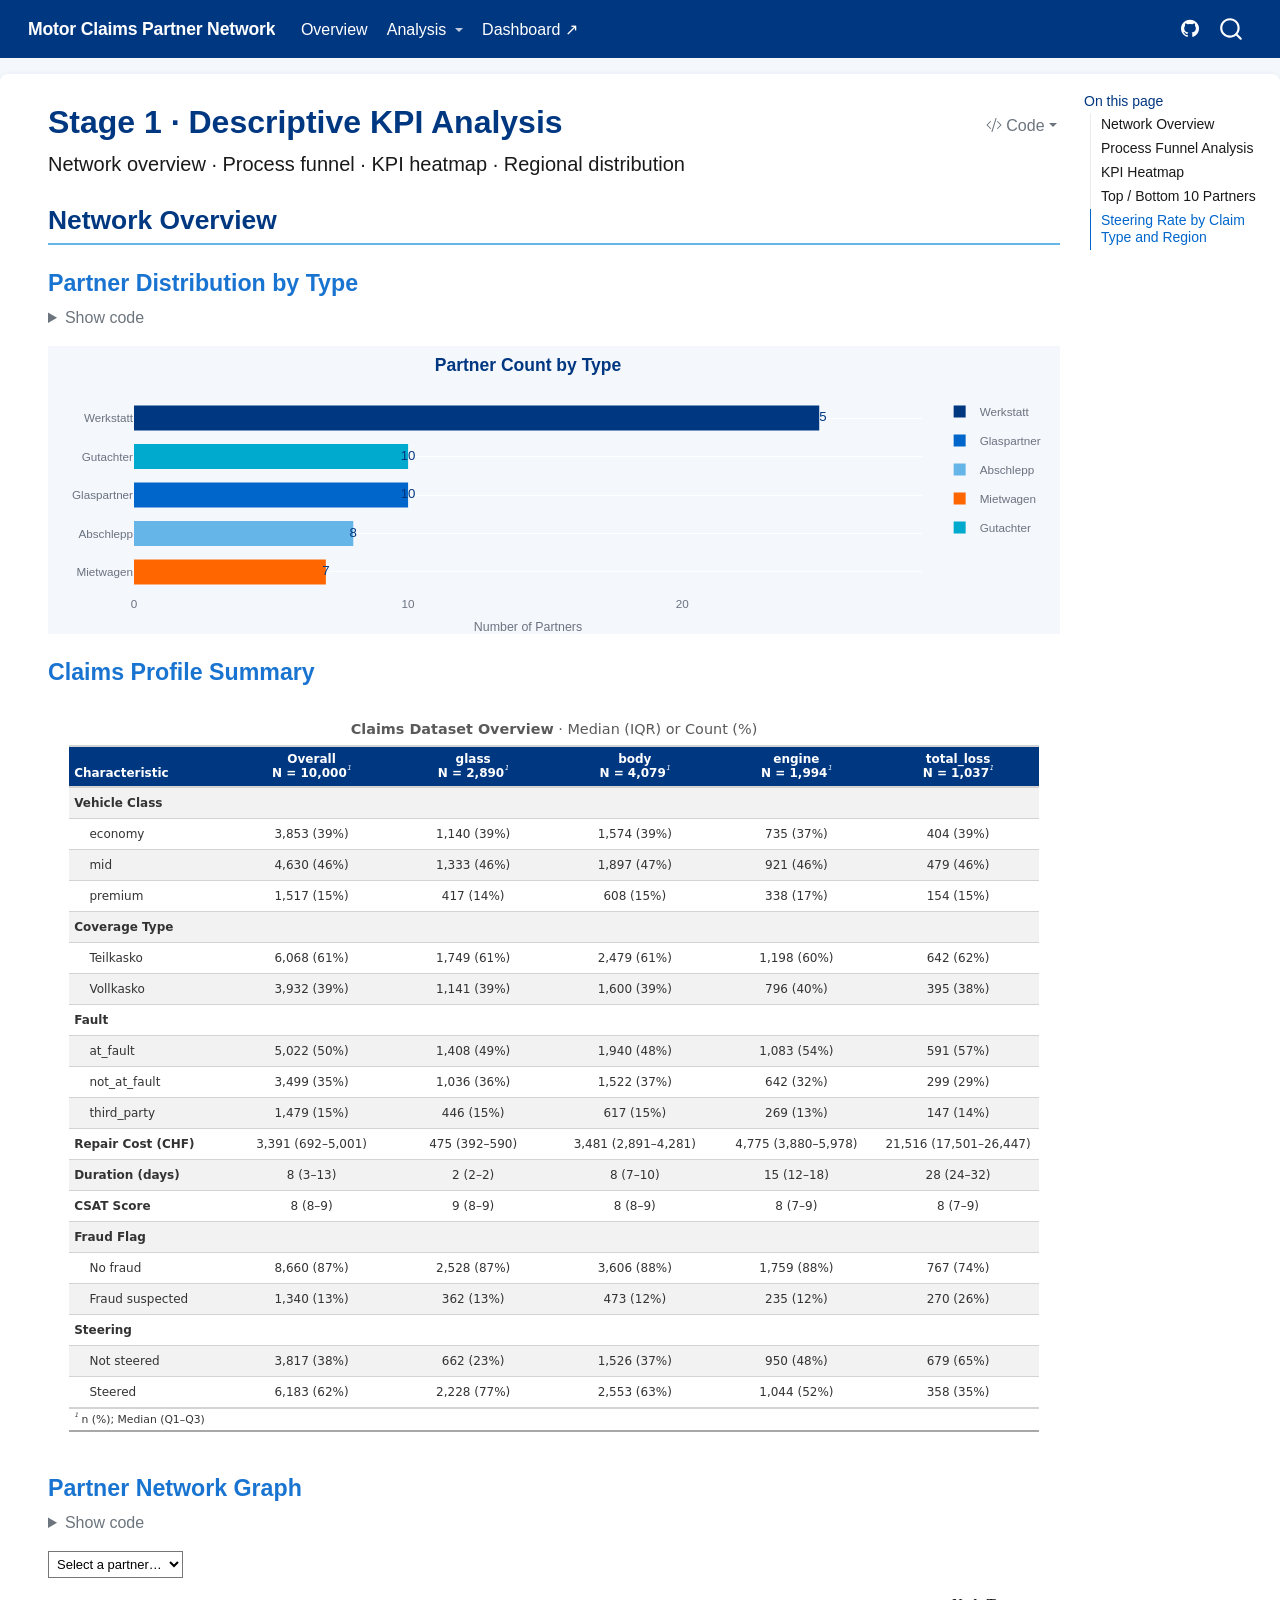
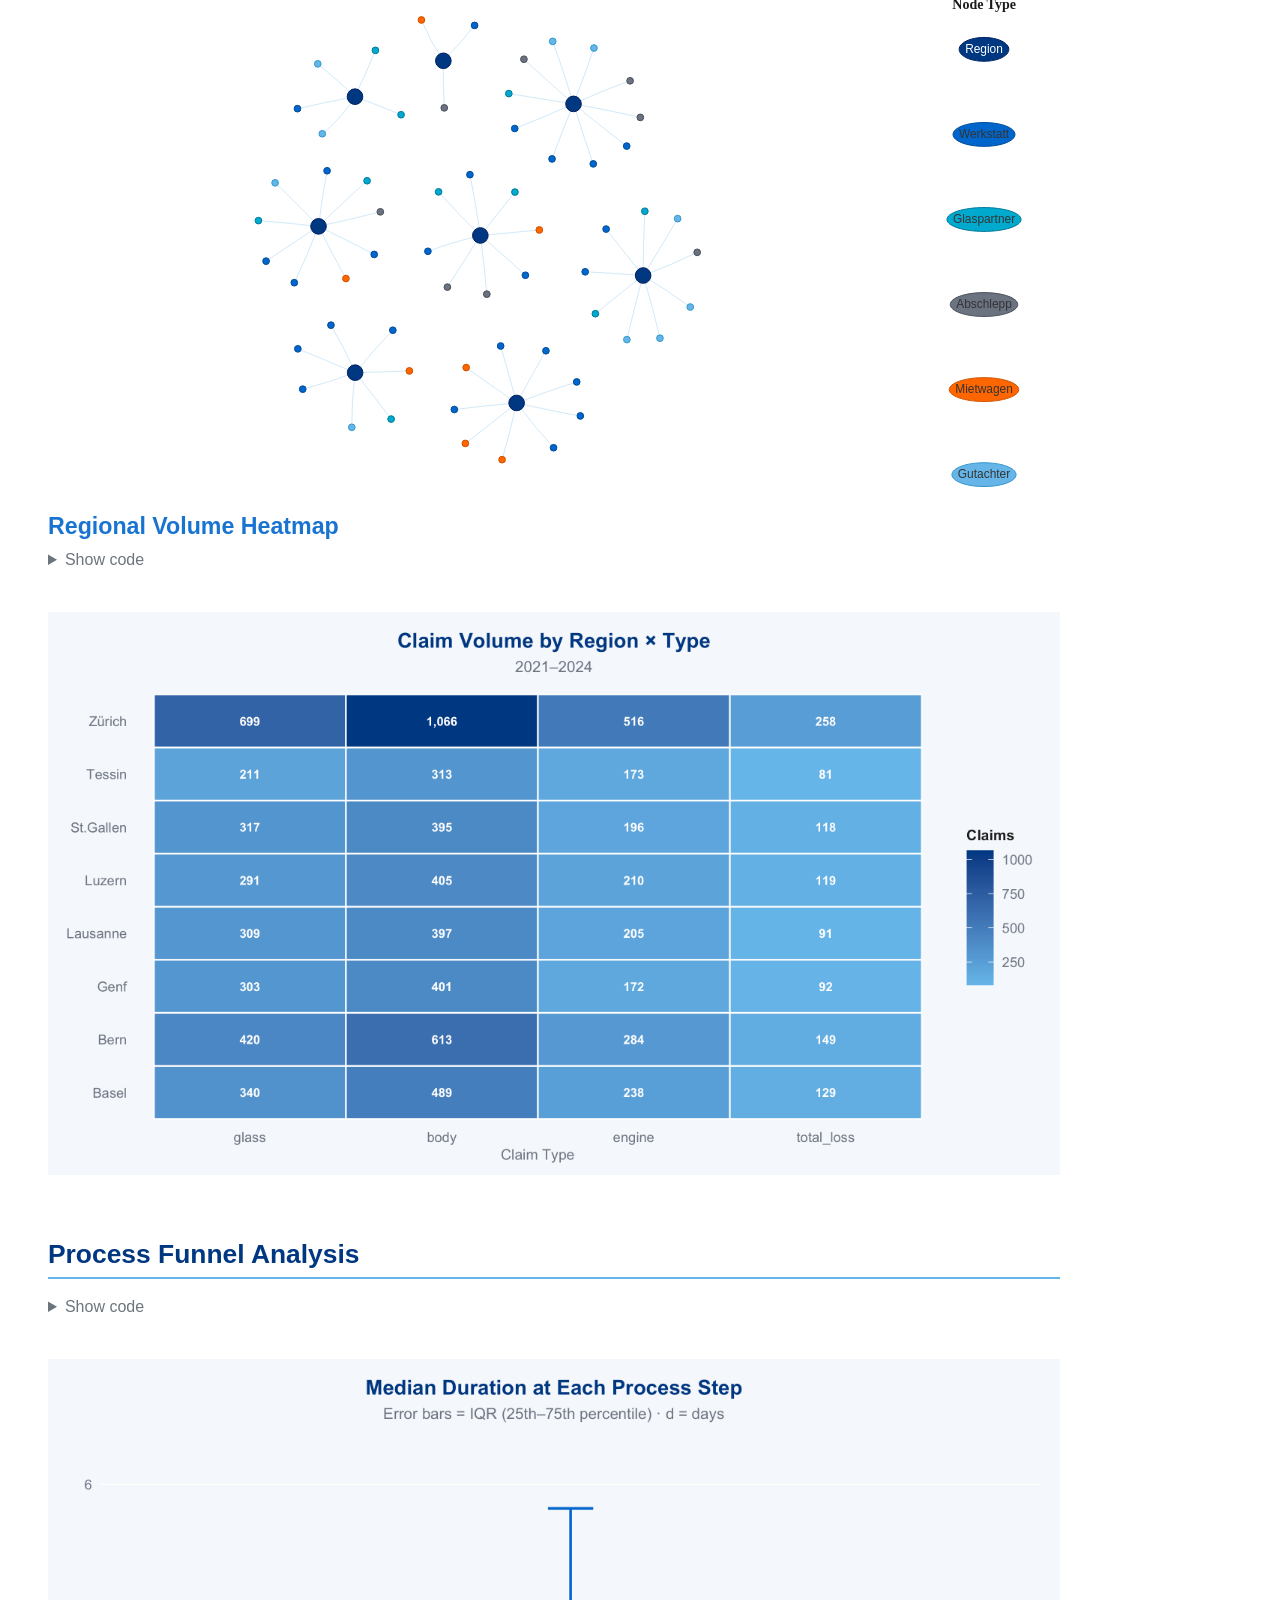
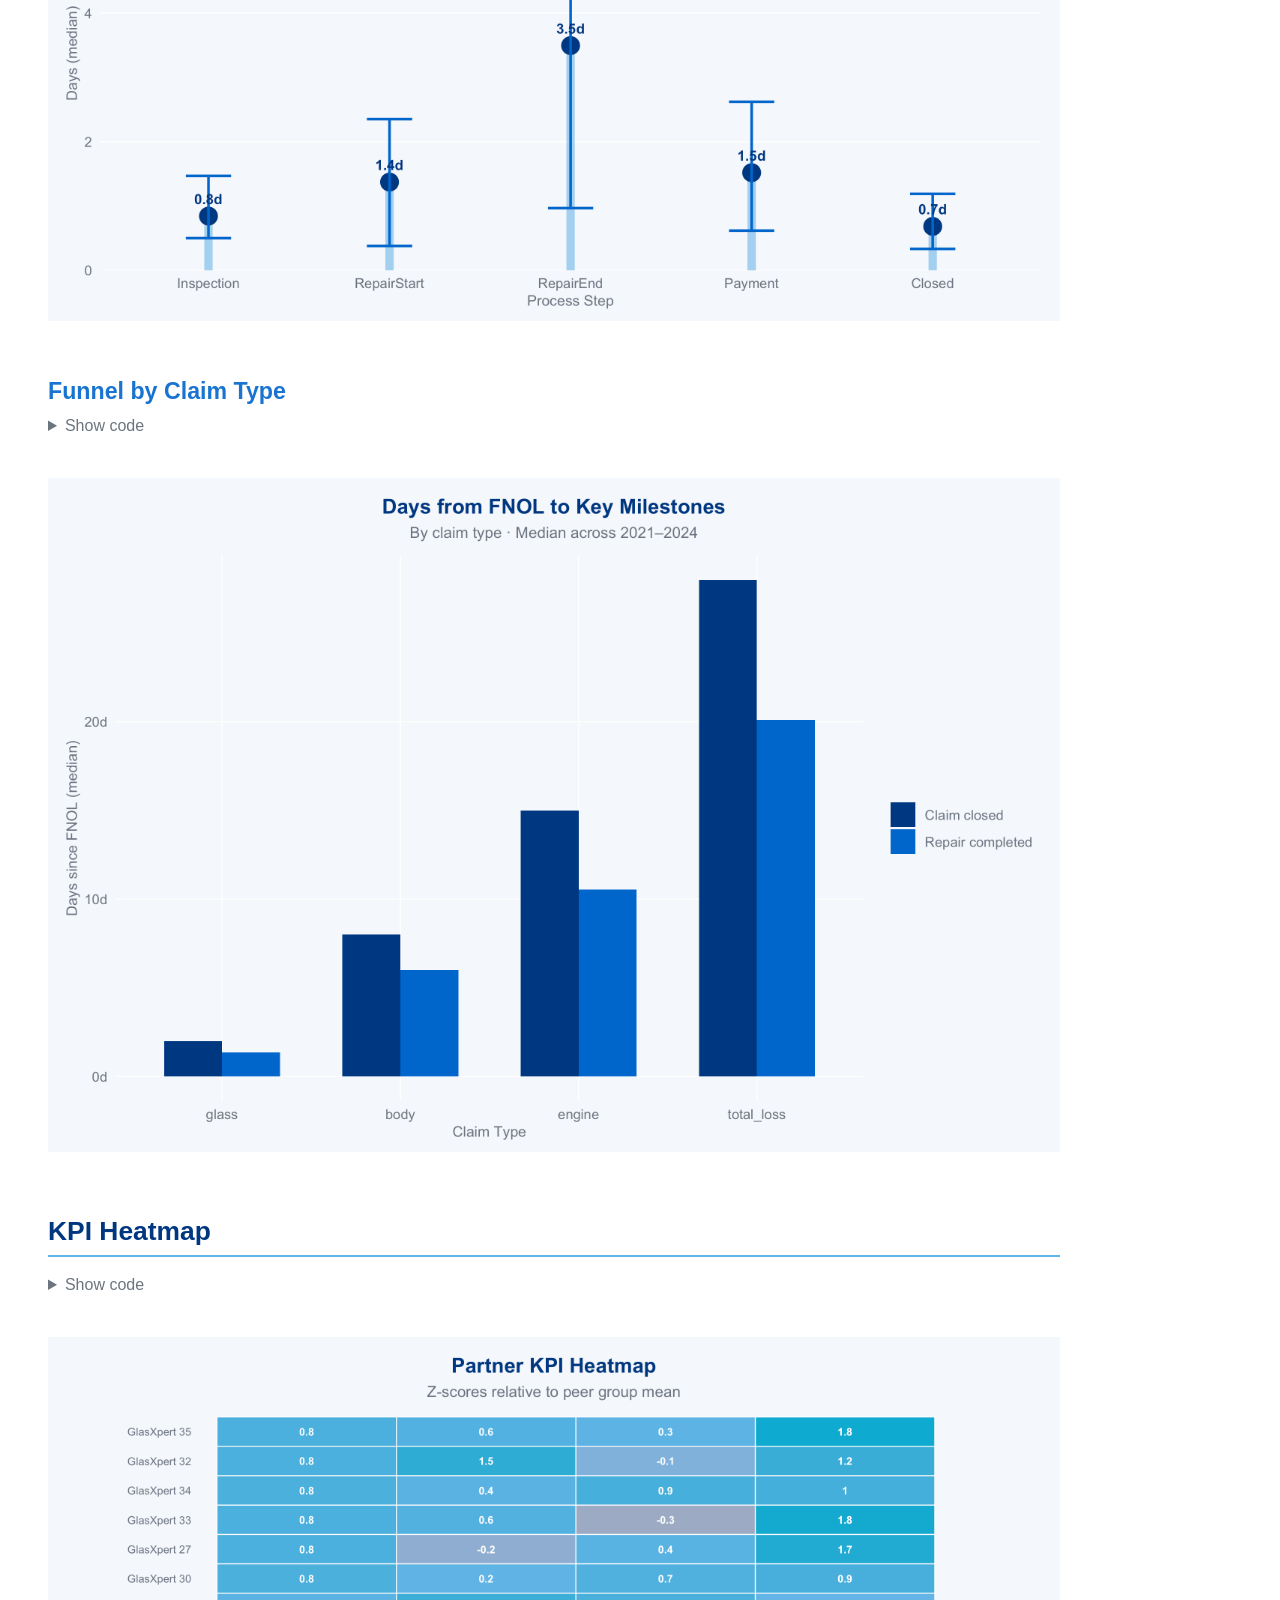
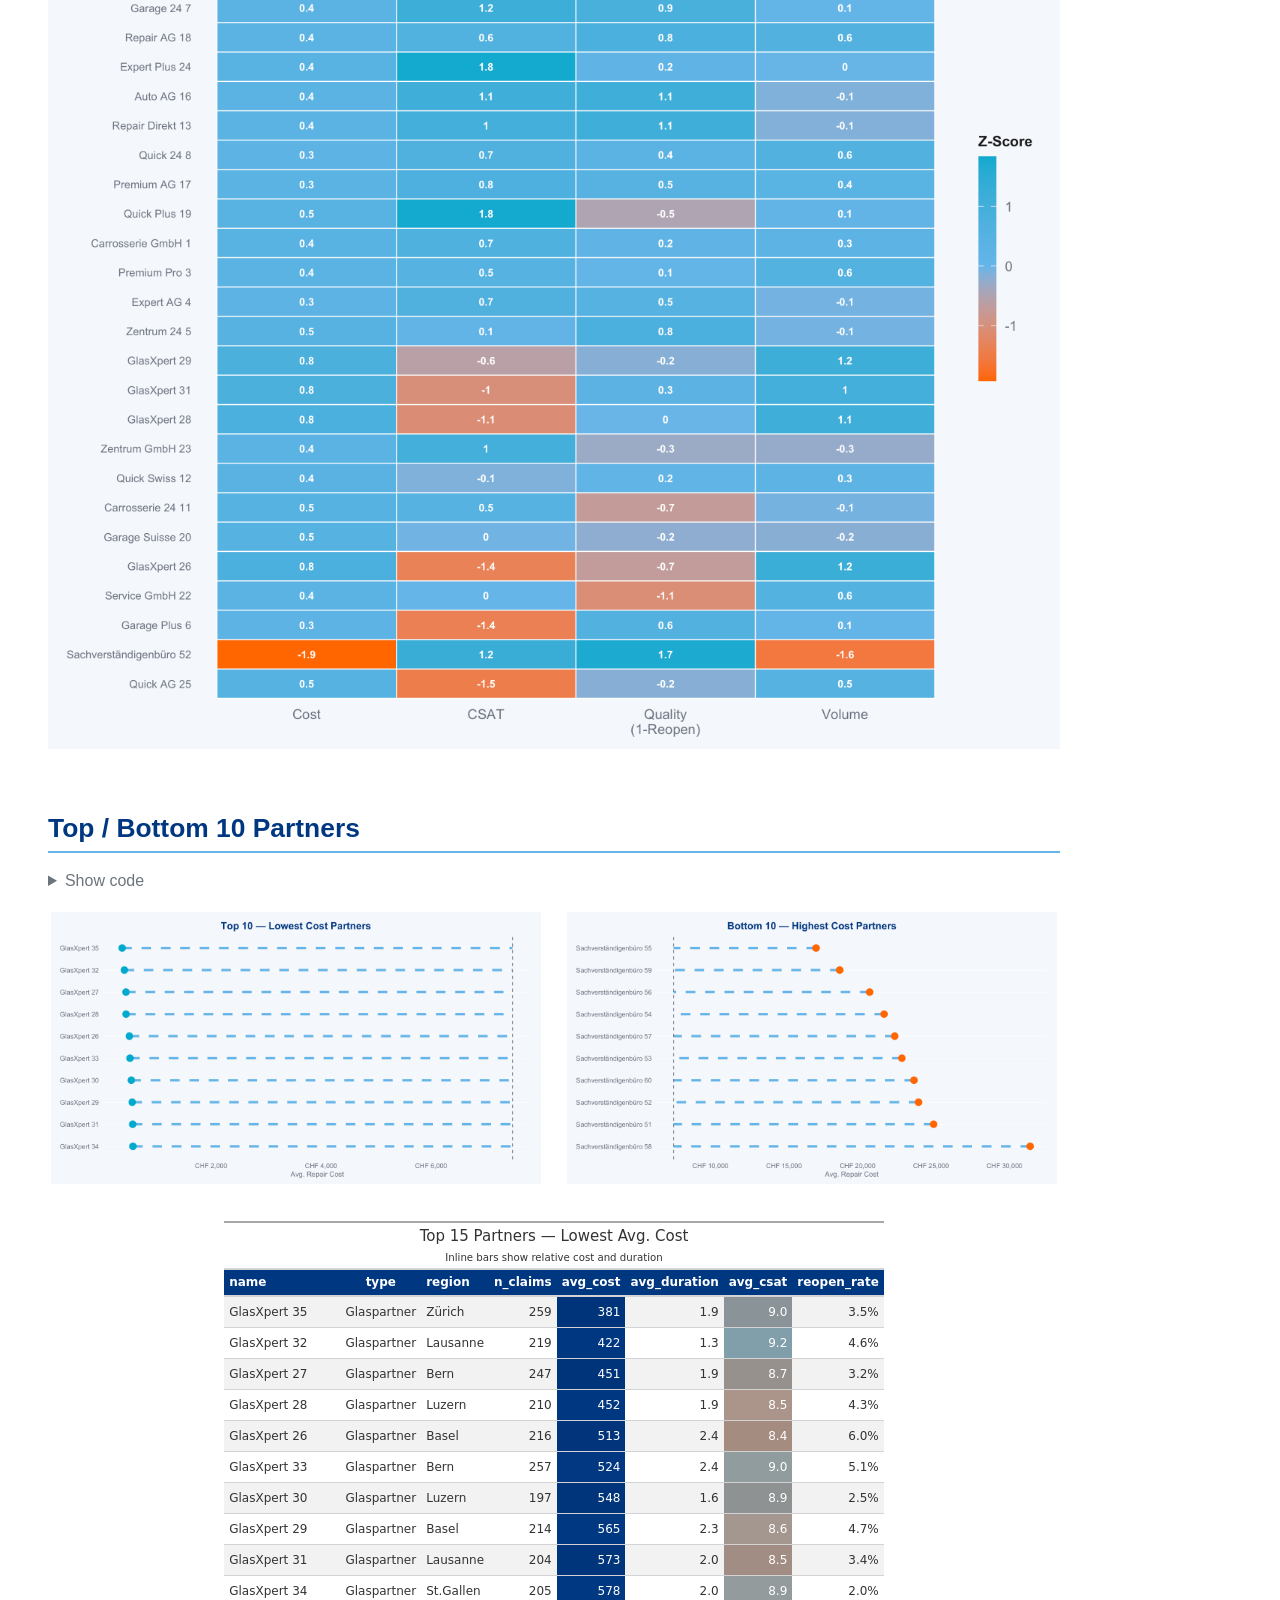
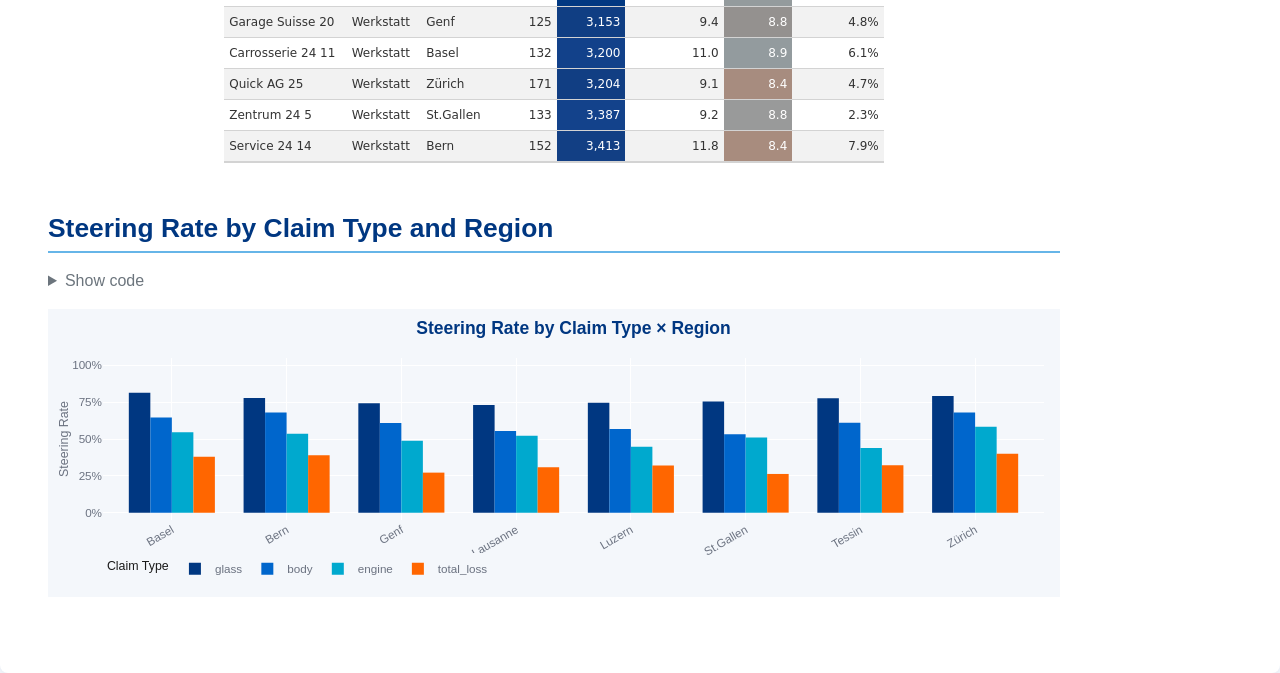
==== analysis/01_descriptive.html @ 0de9098e "Built site for gh-pages" ====
<!DOCTYPE html>
<html xmlns="http://www.w3.org/1999/xhtml" lang="en" xml:lang="en"><head>

<meta charset="utf-8">
<meta name="generator" content="quarto-1.8.27">

<meta name="viewport" content="width=device-width, initial-scale=1.0, user-scalable=yes">


<title>Stage 1 · Descriptive KPI Analysis – Motor Claims Partner Network</title>
<style>
code{white-space: pre-wrap;}
span.smallcaps{font-variant: small-caps;}
div.columns{display: flex; gap: min(4vw, 1.5em);}
div.column{flex: auto; overflow-x: auto;}
div.hanging-indent{margin-left: 1.5em; text-indent: -1.5em;}
ul.task-list{list-style: none;}
ul.task-list li input[type="checkbox"] {
  width: 0.8em;
  margin: 0 0.8em 0.2em -1em; /* quarto-specific, see https://github.com/quarto-dev/quarto-cli/issues/4556 */ 
  vertical-align: middle;
}
/* CSS for syntax highlighting */
html { -webkit-text-size-adjust: 100%; }
pre > code.sourceCode { white-space: pre; position: relative; }
pre > code.sourceCode > span { display: inline-block; line-height: 1.25; }
pre > code.sourceCode > span:empty { height: 1.2em; }
.sourceCode { overflow: visible; }
code.sourceCode > span { color: inherit; text-decoration: inherit; }
div.sourceCode { margin: 1em 0; }
pre.sourceCode { margin: 0; }
@media screen {
div.sourceCode { overflow: auto; }
}
@media print {
pre > code.sourceCode { white-space: pre-wrap; }
pre > code.sourceCode > span { text-indent: -5em; padding-left: 5em; }
}
pre.numberSource code
  { counter-reset: source-line 0; }
pre.numberSource code > span
  { position: relative; left: -4em; counter-increment: source-line; }
pre.numberSource code > span > a:first-child::before
  { content: counter(source-line);
    position: relative; left: -1em; text-align: right; vertical-align: baseline;
    border: none; display: inline-block;
    -webkit-touch-callout: none; -webkit-user-select: none;
    -khtml-user-select: none; -moz-user-select: none;
    -ms-user-select: none; user-select: none;
    padding: 0 4px; width: 4em;
  }
pre.numberSource { margin-left: 3em;  padding-left: 4px; }
div.sourceCode
  {   }
@media screen {
pre > code.sourceCode > span > a:first-child::before { text-decoration: underline; }
}
</style>


<script src="../site_libs/quarto-nav/quarto-nav.js"></script>
<script src="../site_libs/quarto-nav/headroom.min.js"></script>
<script src="../site_libs/clipboard/clipboard.min.js"></script>
<script src="../site_libs/quarto-search/autocomplete.umd.js"></script>
<script src="../site_libs/quarto-search/fuse.min.js"></script>
<script src="../site_libs/quarto-search/quarto-search.js"></script>
<meta name="quarto:offset" content="../">
<link href="../assets/favicon.ico" rel="icon">
<script src="../site_libs/quarto-html/quarto.js" type="module"></script>
<script src="../site_libs/quarto-html/tabsets/tabsets.js" type="module"></script>
<script src="../site_libs/quarto-html/axe/axe-check.js" type="module"></script>
<script src="../site_libs/quarto-html/popper.min.js"></script>
<script src="../site_libs/quarto-html/tippy.umd.min.js"></script>
<script src="../site_libs/quarto-html/anchor.min.js"></script>
<link href="../site_libs/quarto-html/tippy.css" rel="stylesheet">
<link href="../site_libs/quarto-html/quarto-syntax-highlighting-bcf535099bf558bd4ab882f8a59573ad.css" rel="stylesheet" id="quarto-text-highlighting-styles">
<script src="../site_libs/bootstrap/bootstrap.min.js"></script>
<link href="../site_libs/bootstrap/bootstrap-icons.css" rel="stylesheet">
<link href="../site_libs/bootstrap/bootstrap-0eebdf1a80fa9091145191d5e29dec1d.min.css" rel="stylesheet" append-hash="true" id="quarto-bootstrap" data-mode="light">
<script id="quarto-search-options" type="application/json">{
  "location": "navbar",
  "copy-button": false,
  "collapse-after": 3,
  "panel-placement": "end",
  "type": "overlay",
  "limit": 50,
  "keyboard-shortcut": [
    "f",
    "/",
    "s"
  ],
  "show-item-context": false,
  "language": {
    "search-no-results-text": "No results",
    "search-matching-documents-text": "matching documents",
    "search-copy-link-title": "Copy link to search",
    "search-hide-matches-text": "Hide additional matches",
    "search-more-match-text": "more match in this document",
    "search-more-matches-text": "more matches in this document",
    "search-clear-button-title": "Clear",
    "search-text-placeholder": "",
    "search-detached-cancel-button-title": "Cancel",
    "search-submit-button-title": "Submit",
    "search-label": "Search"
  }
}</script>
<link href="../site_libs/htmltools-fill-0.5.9/fill.css" rel="stylesheet">
<script src="../site_libs/htmlwidgets-1.6.4/htmlwidgets.js"></script>
<script src="../site_libs/plotly-binding-4.12.0/plotly.js"></script>
<script src="../site_libs/typedarray-0.1/typedarray.min.js"></script>
<script src="../site_libs/jquery-3.5.1/jquery.min.js"></script>
<link href="../site_libs/crosstalk-1.2.2/css/crosstalk.min.css" rel="stylesheet">
<script src="../site_libs/crosstalk-1.2.2/js/crosstalk.min.js"></script>
<link href="../site_libs/plotly-htmlwidgets-css-2.25.2/plotly-htmlwidgets.css" rel="stylesheet">
<script src="../site_libs/plotly-main-2.25.2/plotly-latest.min.js"></script>
<link href="../site_libs/vis-9.1.0/vis-network.min.css" rel="stylesheet">
<script src="../site_libs/vis-9.1.0/vis-network.min.js"></script>
<script src="../site_libs/visNetwork-binding-2.1.4/visNetwork.js"></script>
<link href="../site_libs/pagedtable-1.1/css/pagedtable.css" rel="stylesheet">
<script src="../site_libs/pagedtable-1.1/js/pagedtable.js"></script>


<link rel="stylesheet" href="../assets/allianz.scss">
</head>

<body class="nav-fixed quarto-light">

<div id="quarto-search-results"></div>
  <header id="quarto-header" class="headroom fixed-top">
    <nav class="navbar navbar-expand-lg " data-bs-theme="dark">
      <div class="navbar-container container-fluid">
      <div class="navbar-brand-container mx-auto">
    <a class="navbar-brand" href="../index.html">
    <span class="navbar-title">Motor Claims Partner Network</span>
    </a>
  </div>
            <div id="quarto-search" class="" title="Search"></div>
          <button class="navbar-toggler" type="button" data-bs-toggle="collapse" data-bs-target="#navbarCollapse" aria-controls="navbarCollapse" role="menu" aria-expanded="false" aria-label="Toggle navigation" onclick="if (window.quartoToggleHeadroom) { window.quartoToggleHeadroom(); }">
  <span class="navbar-toggler-icon"></span>
</button>
          <div class="collapse navbar-collapse" id="navbarCollapse">
            <ul class="navbar-nav navbar-nav-scroll me-auto">
  <li class="nav-item">
    <a class="nav-link" href="../index.html"> 
<span class="menu-text">Overview</span></a>
  </li>  
  <li class="nav-item dropdown ">
    <a class="nav-link dropdown-toggle" href="#" id="nav-menu-analysis" role="link" data-bs-toggle="dropdown" aria-expanded="false">
 <span class="menu-text">Analysis</span>
    </a>
    <ul class="dropdown-menu" aria-labelledby="nav-menu-analysis">    
        <li>
    <a class="dropdown-item" href="../analysis/01_descriptive.html">
 <span class="dropdown-text">01 · Descriptive KPIs</span></a>
  </li>  
        <li>
    <a class="dropdown-item" href="../analysis/02_partner_comparison.html">
 <span class="dropdown-text">02 · Fair Comparison</span></a>
  </li>  
        <li>
    <a class="dropdown-item" href="../analysis/03_causal_steering.html">
 <span class="dropdown-text">03 · Causal Steering</span></a>
  </li>  
        <li>
    <a class="dropdown-item" href="../analysis/04_partner_ranking.html">
 <span class="dropdown-text">04 · Partner Ranking</span></a>
  </li>  
    </ul>
  </li>
  <li class="nav-item">
    <a class="nav-link" href="https://shiny.posit.co"> 
<span class="menu-text">Dashboard ↗</span></a>
  </li>  
</ul>
            <ul class="navbar-nav navbar-nav-scroll ms-auto">
  <li class="nav-item compact">
    <a class="nav-link" href="https://github.com/viv-analytics/portfolio__ml_claims_networks"> <i class="bi bi-github" role="img">
</i> 
<span class="menu-text"></span></a>
  </li>  
</ul>
          </div> <!-- /navcollapse -->
            <div class="quarto-navbar-tools">
</div>
      </div> <!-- /container-fluid -->
    </nav>
</header>
<!-- content -->
<div id="quarto-content" class="quarto-container page-columns page-rows-contents page-layout-article page-navbar">
<!-- sidebar -->
<!-- margin-sidebar -->
    <div id="quarto-margin-sidebar" class="sidebar margin-sidebar">
        <nav id="TOC" role="doc-toc" class="toc-active">
    <h2 id="toc-title">On this page</h2>
   
  <ul>
  <li><a href="#network-overview" id="toc-network-overview" class="nav-link active" data-scroll-target="#network-overview">Network Overview</a>
  <ul class="collapse">
  <li><a href="#partner-distribution-by-type" id="toc-partner-distribution-by-type" class="nav-link" data-scroll-target="#partner-distribution-by-type">Partner Distribution by Type</a></li>
  <li><a href="#claims-profile-summary" id="toc-claims-profile-summary" class="nav-link" data-scroll-target="#claims-profile-summary">Claims Profile Summary</a></li>
  <li><a href="#partner-network-graph" id="toc-partner-network-graph" class="nav-link" data-scroll-target="#partner-network-graph">Partner Network Graph</a></li>
  <li><a href="#regional-volume-heatmap" id="toc-regional-volume-heatmap" class="nav-link" data-scroll-target="#regional-volume-heatmap">Regional Volume Heatmap</a></li>
  </ul></li>
  <li><a href="#process-funnel-analysis" id="toc-process-funnel-analysis" class="nav-link" data-scroll-target="#process-funnel-analysis">Process Funnel Analysis</a>
  <ul class="collapse">
  <li><a href="#funnel-by-claim-type" id="toc-funnel-by-claim-type" class="nav-link" data-scroll-target="#funnel-by-claim-type">Funnel by Claim Type</a></li>
  </ul></li>
  <li><a href="#kpi-heatmap" id="toc-kpi-heatmap" class="nav-link" data-scroll-target="#kpi-heatmap">KPI Heatmap</a></li>
  <li><a href="#top-bottom-10-partners" id="toc-top-bottom-10-partners" class="nav-link" data-scroll-target="#top-bottom-10-partners">Top / Bottom 10 Partners</a></li>
  <li><a href="#steering-rate-by-claim-type-and-region" id="toc-steering-rate-by-claim-type-and-region" class="nav-link" data-scroll-target="#steering-rate-by-claim-type-and-region">Steering Rate by Claim Type and Region</a></li>
  </ul>
</nav>
    </div>
<!-- main -->
<main class="content" id="quarto-document-content">

<header id="title-block-header" class="quarto-title-block default">
<div class="quarto-title">
<div class="quarto-title-block"><div><h1 class="title">Stage 1 · Descriptive KPI Analysis</h1><button type="button" class="btn code-tools-button dropdown-toggle" id="quarto-code-tools-menu" data-bs-toggle="dropdown" aria-expanded="false"><i class="bi"></i> Code</button><ul class="dropdown-menu dropdown-menu-end" aria-labelelledby="quarto-code-tools-menu"><li><a id="quarto-show-all-code" class="dropdown-item" href="javascript:void(0)" role="button">Show All Code</a></li><li><a id="quarto-hide-all-code" class="dropdown-item" href="javascript:void(0)" role="button">Hide All Code</a></li><li><hr class="dropdown-divider"></li><li><a id="quarto-view-source" class="dropdown-item" href="javascript:void(0)" role="button">View Source</a></li></ul></div></div>
<p class="subtitle lead">Network overview · Process funnel · KPI heatmap · Regional distribution</p>
</div>



<div class="quarto-title-meta">

    
  
    
  </div>
  


</header>


<section id="network-overview" class="level2">
<h2 class="anchored" data-anchor-id="network-overview">Network Overview</h2>
<section id="partner-distribution-by-type" class="level3">
<h3 class="anchored" data-anchor-id="partner-distribution-by-type">Partner Distribution by Type</h3>
<div class="cell">
<details class="code-fold">
<summary>Show code</summary>
<div class="code-copy-outer-scaffold"><div class="sourceCode cell-code" id="cb1"><pre class="sourceCode r code-with-copy"><code class="sourceCode r"><span id="cb1-1"><a href="#cb1-1" aria-hidden="true" tabindex="-1"></a>p_type <span class="ot">&lt;-</span> partners <span class="sc">|&gt;</span></span>
<span id="cb1-2"><a href="#cb1-2" aria-hidden="true" tabindex="-1"></a>  <span class="fu">count</span>(type) <span class="sc">|&gt;</span></span>
<span id="cb1-3"><a href="#cb1-3" aria-hidden="true" tabindex="-1"></a>  <span class="fu">ggplot</span>(<span class="fu">aes</span>(<span class="at">x =</span> <span class="fu">reorder</span>(type, n), <span class="at">y =</span> n, <span class="at">fill =</span> type)) <span class="sc">+</span></span>
<span id="cb1-4"><a href="#cb1-4" aria-hidden="true" tabindex="-1"></a>  <span class="fu">geom_col</span>(<span class="at">width =</span> <span class="fl">0.65</span>, <span class="at">show.legend =</span> <span class="cn">FALSE</span>) <span class="sc">+</span></span>
<span id="cb1-5"><a href="#cb1-5" aria-hidden="true" tabindex="-1"></a>  <span class="fu">geom_text</span>(<span class="fu">aes</span>(<span class="at">label =</span> n), <span class="at">hjust =</span> <span class="sc">-</span><span class="fl">0.3</span>, <span class="at">size =</span> <span class="fl">3.5</span>, <span class="at">colour =</span> <span class="st">"#003781"</span>, <span class="at">fontface =</span> <span class="st">"bold"</span>) <span class="sc">+</span></span>
<span id="cb1-6"><a href="#cb1-6" aria-hidden="true" tabindex="-1"></a>  <span class="fu">scale_fill_manual</span>(<span class="at">values =</span> <span class="fu">c</span>(</span>
<span id="cb1-7"><a href="#cb1-7" aria-hidden="true" tabindex="-1"></a>    <span class="at">Werkstatt     =</span> <span class="st">"#003781"</span>,</span>
<span id="cb1-8"><a href="#cb1-8" aria-hidden="true" tabindex="-1"></a>    <span class="at">Glaspartner   =</span> <span class="st">"#0066CC"</span>,</span>
<span id="cb1-9"><a href="#cb1-9" aria-hidden="true" tabindex="-1"></a>    <span class="at">Gutachter     =</span> <span class="st">"#00A9CE"</span>,</span>
<span id="cb1-10"><a href="#cb1-10" aria-hidden="true" tabindex="-1"></a>    <span class="at">Abschlepp     =</span> <span class="st">"#66B5E8"</span>,</span>
<span id="cb1-11"><a href="#cb1-11" aria-hidden="true" tabindex="-1"></a>    <span class="at">Mietwagen     =</span> <span class="st">"#FF6600"</span></span>
<span id="cb1-12"><a href="#cb1-12" aria-hidden="true" tabindex="-1"></a>  )) <span class="sc">+</span></span>
<span id="cb1-13"><a href="#cb1-13" aria-hidden="true" tabindex="-1"></a>  <span class="fu">scale_y_continuous</span>(<span class="at">expand =</span> <span class="fu">expansion</span>(<span class="at">mult =</span> <span class="fu">c</span>(<span class="dv">0</span>, <span class="fl">0.15</span>))) <span class="sc">+</span></span>
<span id="cb1-14"><a href="#cb1-14" aria-hidden="true" tabindex="-1"></a>  <span class="fu">coord_flip</span>() <span class="sc">+</span></span>
<span id="cb1-15"><a href="#cb1-15" aria-hidden="true" tabindex="-1"></a>  <span class="fu">labs</span>(<span class="at">title    =</span> <span class="st">"Partner Count by Type"</span>,</span>
<span id="cb1-16"><a href="#cb1-16" aria-hidden="true" tabindex="-1"></a>       <span class="at">subtitle =</span> <span class="st">"60 partners across 8 Swiss regions"</span>,</span>
<span id="cb1-17"><a href="#cb1-17" aria-hidden="true" tabindex="-1"></a>       <span class="at">x =</span> <span class="cn">NULL</span>, <span class="at">y =</span> <span class="st">"Number of Partners"</span>) <span class="sc">+</span></span>
<span id="cb1-18"><a href="#cb1-18" aria-hidden="true" tabindex="-1"></a>  <span class="fu">theme_allianz</span>(<span class="at">grid =</span> <span class="st">"y"</span>)</span>
<span id="cb1-19"><a href="#cb1-19" aria-hidden="true" tabindex="-1"></a></span>
<span id="cb1-20"><a href="#cb1-20" aria-hidden="true" tabindex="-1"></a><span class="fu">ggplotly</span>(p_type, <span class="at">tooltip =</span> <span class="fu">c</span>(<span class="st">"x"</span>, <span class="st">"y"</span>)) <span class="sc">|&gt;</span></span>
<span id="cb1-21"><a href="#cb1-21" aria-hidden="true" tabindex="-1"></a>  <span class="fu">layout</span>(<span class="at">hoverlabel =</span> <span class="fu">list</span>(<span class="at">bgcolor =</span> <span class="st">"#003781"</span>, <span class="at">font =</span> <span class="fu">list</span>(<span class="at">color =</span> <span class="st">"white"</span>)))</span></code></pre></div><button title="Copy to Clipboard" class="code-copy-button"><i class="bi"></i></button></div>
</details>
<div class="cell-output-display">
<div class="plotly html-widget html-fill-item" id="htmlwidget-6e65fa08e157896ab5f7" style="width:100%;height:288px;"></div>
<script type="application/json" data-for="htmlwidget-6e65fa08e157896ab5f7">{"x":{"data":[{"orientation":"h","width":0.65000000000000036,"base":0,"x":[25],"y":[5],"text":"reorder(type, n): Werkstatt<br />n: 25","type":"bar","textposition":"none","marker":{"autocolorscale":false,"color":"rgba(0,55,129,1)","line":{"width":1.8897637795275593,"color":"transparent"}},"name":"Werkstatt","legendgroup":"Werkstatt","showlegend":true,"xaxis":"x","yaxis":"y","hoverinfo":"text","frame":null},{"orientation":"h","width":0.65000000000000036,"base":0,"x":[10],"y":[3],"text":"reorder(type, n): Glaspartner<br />n: 10","type":"bar","textposition":"none","marker":{"autocolorscale":false,"color":"rgba(0,102,204,1)","line":{"width":1.8897637795275593,"color":"transparent"}},"name":"Glaspartner","legendgroup":"Glaspartner","showlegend":true,"xaxis":"x","yaxis":"y","hoverinfo":"text","frame":null},{"orientation":"h","width":0.65000000000000013,"base":0,"x":[8],"y":[2],"text":"reorder(type, n): Abschlepp<br />n:  8","type":"bar","textposition":"none","marker":{"autocolorscale":false,"color":"rgba(102,181,232,1)","line":{"width":1.8897637795275593,"color":"transparent"}},"name":"Abschlepp","legendgroup":"Abschlepp","showlegend":true,"xaxis":"x","yaxis":"y","hoverinfo":"text","frame":null},{"orientation":"h","width":0.64999999999999991,"base":0,"x":[7],"y":[1],"text":"reorder(type, n): Mietwagen<br />n:  7","type":"bar","textposition":"none","marker":{"autocolorscale":false,"color":"rgba(255,102,0,1)","line":{"width":1.8897637795275593,"color":"transparent"}},"name":"Mietwagen","legendgroup":"Mietwagen","showlegend":true,"xaxis":"x","yaxis":"y","hoverinfo":"text","frame":null},{"orientation":"h","width":0.65000000000000036,"base":0,"x":[10],"y":[4],"text":"reorder(type, n): Gutachter<br />n: 10","type":"bar","textposition":"none","marker":{"autocolorscale":false,"color":"rgba(0,169,206,1)","line":{"width":1.8897637795275593,"color":"transparent"}},"name":"Gutachter","legendgroup":"Gutachter","showlegend":true,"xaxis":"x","yaxis":"y","hoverinfo":"text","frame":null},{"x":[25],"y":[5],"text":25,"hovertext":"reorder(type, n): Werkstatt<br />n: 25","textfont":{"size":13.228346456692915,"color":"rgba(0,55,129,1)"},"type":"scatter","mode":"text","hoveron":"points","name":"Werkstatt","legendgroup":"Werkstatt","showlegend":false,"xaxis":"x","yaxis":"y","hoverinfo":"text","frame":null},{"x":[10],"y":[3],"text":10,"hovertext":"reorder(type, n): Glaspartner<br />n: 10","textfont":{"size":13.228346456692915,"color":"rgba(0,55,129,1)"},"type":"scatter","mode":"text","hoveron":"points","name":"Glaspartner","legendgroup":"Glaspartner","showlegend":false,"xaxis":"x","yaxis":"y","hoverinfo":"text","frame":null},{"x":[8],"y":[2],"text":8,"hovertext":"reorder(type, n): Abschlepp<br />n:  8","textfont":{"size":13.228346456692915,"color":"rgba(0,55,129,1)"},"type":"scatter","mode":"text","hoveron":"points","name":"Abschlepp","legendgroup":"Abschlepp","showlegend":false,"xaxis":"x","yaxis":"y","hoverinfo":"text","frame":null},{"x":[7],"y":[1],"text":7,"hovertext":"reorder(type, n): Mietwagen<br />n:  7","textfont":{"size":13.228346456692915,"color":"rgba(0,55,129,1)"},"type":"scatter","mode":"text","hoveron":"points","name":"Mietwagen","legendgroup":"Mietwagen","showlegend":false,"xaxis":"x","yaxis":"y","hoverinfo":"text","frame":null},{"x":[10],"y":[4],"text":10,"hovertext":"reorder(type, n): Gutachter<br />n: 10","textfont":{"size":13.228346456692915,"color":"rgba(0,55,129,1)"},"type":"scatter","mode":"text","hoveron":"points","name":"Gutachter","legendgroup":"Gutachter","showlegend":false,"xaxis":"x","yaxis":"y","hoverinfo":"text","frame":null}],"layout":{"margin":{"t":49.474470734744706,"r":15.940224159402241,"b":38.389373183893731,"l":83.885429638854305},"plot_bgcolor":"rgba(244,247,251,1)","paper_bgcolor":"rgba(244,247,251,1)","font":{"color":"rgba(0,0,0,1)","family":"","size":14.611872146118724},"title":{"text":"<b> Partner Count by Type <\/b>","font":{"color":"rgba(0,55,129,1)","family":"","size":17.534246575342465},"x":0.5,"xref":"paper"},"xaxis":{"domain":[0,1],"automargin":true,"type":"linear","autorange":false,"range":[0,28.75],"tickmode":"array","ticktext":["0","10","20"],"tickvals":[0,10,20],"categoryorder":"array","categoryarray":["0","10","20"],"nticks":null,"ticks":"","tickcolor":null,"ticklen":3.6529680365296811,"tickwidth":0,"showticklabels":true,"tickfont":{"color":"rgba(107,114,128,1)","family":"","size":11.68949771689498},"tickangle":-0,"showline":false,"linecolor":null,"linewidth":0,"showgrid":false,"gridcolor":null,"gridwidth":0,"zeroline":false,"anchor":"y","title":{"text":"Number of Partners","font":{"color":"rgba(107,114,128,1)","family":"","size":12.420091324200913}},"hoverformat":".2f"},"yaxis":{"domain":[0,1],"automargin":true,"type":"linear","autorange":false,"range":[0.40000000000000002,5.5999999999999996],"tickmode":"array","ticktext":["Mietwagen","Abschlepp","Glaspartner","Gutachter","Werkstatt"],"tickvals":[1,2,3,4,5],"categoryorder":"array","categoryarray":["Mietwagen","Abschlepp","Glaspartner","Gutachter","Werkstatt"],"nticks":null,"ticks":"","tickcolor":null,"ticklen":3.6529680365296811,"tickwidth":0,"showticklabels":true,"tickfont":{"color":"rgba(107,114,128,1)","family":"","size":11.68949771689498},"tickangle":-0,"showline":false,"linecolor":null,"linewidth":0,"showgrid":true,"gridcolor":"rgba(255,255,255,1)","gridwidth":0.53134080531340799,"zeroline":false,"anchor":"x","title":{"text":"","font":{"color":"rgba(107,114,128,1)","family":"","size":12.420091324200913}},"hoverformat":".2f"},"shapes":[],"showlegend":true,"legend":{"bgcolor":"rgba(244,247,251,1)","bordercolor":"transparent","borderwidth":1.8897637795275593,"font":{"color":"rgba(107,114,128,1)","family":"","size":11.68949771689498},"title":{"text":"","font":{"color":"rgba(26,26,26,1)","family":"","size":12.420091324200913}}},"hovermode":"closest","barmode":"relative","hoverlabel":{"bgcolor":"#003781","font":{"color":"white"}}},"config":{"doubleClick":"reset","modeBarButtonsToAdd":["hoverclosest","hovercompare"],"showSendToCloud":false},"source":"A","attrs":{"121834e04ecf3":{"x":{},"y":{},"fill":{},"type":"bar"},"1218325606d89":{"x":{},"y":{},"fill":{},"label":{}}},"cur_data":"121834e04ecf3","visdat":{"121834e04ecf3":["function (y) ","x"],"1218325606d89":["function (y) ","x"]},"highlight":{"on":"plotly_click","persistent":false,"dynamic":false,"selectize":false,"opacityDim":0.20000000000000001,"selected":{"opacity":1},"debounce":0},"shinyEvents":["plotly_hover","plotly_click","plotly_selected","plotly_relayout","plotly_brushed","plotly_brushing","plotly_clickannotation","plotly_doubleclick","plotly_deselect","plotly_afterplot","plotly_sunburstclick"],"base_url":"https://plot.ly"},"evals":[],"jsHooks":[]}</script>
</div>
</div>
</section>
<section id="claims-profile-summary" class="level3">
<h3 class="anchored" data-anchor-id="claims-profile-summary">Claims Profile Summary</h3>
<div class="cell">
<div class="cell-output-display">
<div id="iwnndwinxv" style="padding-left:0px;padding-right:0px;padding-top:10px;padding-bottom:10px;overflow-x:auto;overflow-y:auto;width:auto;height:auto;">
<style>#iwnndwinxv table {
  font-family: system-ui, 'Segoe UI', Roboto, Helvetica, Arial, sans-serif, 'Apple Color Emoji', 'Segoe UI Emoji', 'Segoe UI Symbol', 'Noto Color Emoji';
  -webkit-font-smoothing: antialiased;
  -moz-osx-font-smoothing: grayscale;
}

#iwnndwinxv thead, #iwnndwinxv tbody, #iwnndwinxv tfoot, #iwnndwinxv tr, #iwnndwinxv td, #iwnndwinxv th {
  border-style: none;
}

#iwnndwinxv p {
  margin: 0;
  padding: 0;
}

#iwnndwinxv .gt_table {
  display: table;
  border-collapse: collapse;
  line-height: normal;
  margin-left: auto;
  margin-right: auto;
  color: #333333;
  font-size: 12px;
  font-weight: normal;
  font-style: normal;
  background-color: #FFFFFF;
  width: auto;
  border-top-style: solid;
  border-top-width: 2px;
  border-top-color: #A8A8A8;
  border-right-style: none;
  border-right-width: 2px;
  border-right-color: #D3D3D3;
  border-bottom-style: solid;
  border-bottom-width: 2px;
  border-bottom-color: #A8A8A8;
  border-left-style: none;
  border-left-width: 2px;
  border-left-color: #D3D3D3;
}

#iwnndwinxv .gt_caption {
  padding-top: 4px;
  padding-bottom: 4px;
}

#iwnndwinxv .gt_title {
  color: #333333;
  font-size: 125%;
  font-weight: initial;
  padding-top: 4px;
  padding-bottom: 4px;
  padding-left: 5px;
  padding-right: 5px;
  border-bottom-color: #FFFFFF;
  border-bottom-width: 0;
}

#iwnndwinxv .gt_subtitle {
  color: #333333;
  font-size: 85%;
  font-weight: initial;
  padding-top: 3px;
  padding-bottom: 5px;
  padding-left: 5px;
  padding-right: 5px;
  border-top-color: #FFFFFF;
  border-top-width: 0;
}

#iwnndwinxv .gt_heading {
  background-color: #FFFFFF;
  text-align: center;
  border-bottom-color: #FFFFFF;
  border-left-style: none;
  border-left-width: 1px;
  border-left-color: #D3D3D3;
  border-right-style: none;
  border-right-width: 1px;
  border-right-color: #D3D3D3;
}

#iwnndwinxv .gt_bottom_border {
  border-bottom-style: solid;
  border-bottom-width: 2px;
  border-bottom-color: #D3D3D3;
}

#iwnndwinxv .gt_col_headings {
  border-top-style: solid;
  border-top-width: 2px;
  border-top-color: #D3D3D3;
  border-bottom-style: solid;
  border-bottom-width: 2px;
  border-bottom-color: #D3D3D3;
  border-left-style: none;
  border-left-width: 1px;
  border-left-color: #D3D3D3;
  border-right-style: none;
  border-right-width: 1px;
  border-right-color: #D3D3D3;
}

#iwnndwinxv .gt_col_heading {
  color: #333333;
  background-color: #FFFFFF;
  font-size: 100%;
  font-weight: normal;
  text-transform: inherit;
  border-left-style: none;
  border-left-width: 1px;
  border-left-color: #D3D3D3;
  border-right-style: none;
  border-right-width: 1px;
  border-right-color: #D3D3D3;
  vertical-align: bottom;
  padding-top: 5px;
  padding-bottom: 6px;
  padding-left: 5px;
  padding-right: 5px;
  overflow-x: hidden;
}

#iwnndwinxv .gt_column_spanner_outer {
  color: #333333;
  background-color: #FFFFFF;
  font-size: 100%;
  font-weight: normal;
  text-transform: inherit;
  padding-top: 0;
  padding-bottom: 0;
  padding-left: 4px;
  padding-right: 4px;
}

#iwnndwinxv .gt_column_spanner_outer:first-child {
  padding-left: 0;
}

#iwnndwinxv .gt_column_spanner_outer:last-child {
  padding-right: 0;
}

#iwnndwinxv .gt_column_spanner {
  border-bottom-style: solid;
  border-bottom-width: 2px;
  border-bottom-color: #D3D3D3;
  vertical-align: bottom;
  padding-top: 5px;
  padding-bottom: 5px;
  overflow-x: hidden;
  display: inline-block;
  width: 100%;
}

#iwnndwinxv .gt_spanner_row {
  border-bottom-style: hidden;
}

#iwnndwinxv .gt_group_heading {
  padding-top: 8px;
  padding-bottom: 8px;
  padding-left: 5px;
  padding-right: 5px;
  color: #333333;
  background-color: #FFFFFF;
  font-size: 100%;
  font-weight: initial;
  text-transform: inherit;
  border-top-style: solid;
  border-top-width: 2px;
  border-top-color: #D3D3D3;
  border-bottom-style: solid;
  border-bottom-width: 2px;
  border-bottom-color: #D3D3D3;
  border-left-style: none;
  border-left-width: 1px;
  border-left-color: #D3D3D3;
  border-right-style: none;
  border-right-width: 1px;
  border-right-color: #D3D3D3;
  vertical-align: middle;
  text-align: left;
}

#iwnndwinxv .gt_empty_group_heading {
  padding: 0.5px;
  color: #333333;
  background-color: #FFFFFF;
  font-size: 100%;
  font-weight: initial;
  border-top-style: solid;
  border-top-width: 2px;
  border-top-color: #D3D3D3;
  border-bottom-style: solid;
  border-bottom-width: 2px;
  border-bottom-color: #D3D3D3;
  vertical-align: middle;
}

#iwnndwinxv .gt_from_md > :first-child {
  margin-top: 0;
}

#iwnndwinxv .gt_from_md > :last-child {
  margin-bottom: 0;
}

#iwnndwinxv .gt_row {
  padding-top: 8px;
  padding-bottom: 8px;
  padding-left: 5px;
  padding-right: 5px;
  margin: 10px;
  border-top-style: solid;
  border-top-width: 1px;
  border-top-color: #D3D3D3;
  border-left-style: none;
  border-left-width: 1px;
  border-left-color: #D3D3D3;
  border-right-style: none;
  border-right-width: 1px;
  border-right-color: #D3D3D3;
  vertical-align: middle;
  overflow-x: hidden;
}

#iwnndwinxv .gt_stub {
  color: #333333;
  background-color: #FFFFFF;
  font-size: 100%;
  font-weight: initial;
  text-transform: inherit;
  border-right-style: solid;
  border-right-width: 2px;
  border-right-color: #D3D3D3;
  padding-left: 5px;
  padding-right: 5px;
}

#iwnndwinxv .gt_stub_row_group {
  color: #333333;
  background-color: #FFFFFF;
  font-size: 100%;
  font-weight: initial;
  text-transform: inherit;
  border-right-style: solid;
  border-right-width: 2px;
  border-right-color: #D3D3D3;
  padding-left: 5px;
  padding-right: 5px;
  vertical-align: top;
}

#iwnndwinxv .gt_row_group_first td {
  border-top-width: 2px;
}

#iwnndwinxv .gt_row_group_first th {
  border-top-width: 2px;
}

#iwnndwinxv .gt_summary_row {
  color: #333333;
  background-color: #FFFFFF;
  text-transform: inherit;
  padding-top: 8px;
  padding-bottom: 8px;
  padding-left: 5px;
  padding-right: 5px;
}

#iwnndwinxv .gt_first_summary_row {
  border-top-style: solid;
  border-top-color: #D3D3D3;
}

#iwnndwinxv .gt_first_summary_row.thick {
  border-top-width: 2px;
}

#iwnndwinxv .gt_last_summary_row {
  padding-top: 8px;
  padding-bottom: 8px;
  padding-left: 5px;
  padding-right: 5px;
  border-bottom-style: solid;
  border-bottom-width: 2px;
  border-bottom-color: #D3D3D3;
}

#iwnndwinxv .gt_grand_summary_row {
  color: #333333;
  background-color: #FFFFFF;
  text-transform: inherit;
  padding-top: 8px;
  padding-bottom: 8px;
  padding-left: 5px;
  padding-right: 5px;
}

#iwnndwinxv .gt_first_grand_summary_row {
  padding-top: 8px;
  padding-bottom: 8px;
  padding-left: 5px;
  padding-right: 5px;
  border-top-style: double;
  border-top-width: 6px;
  border-top-color: #D3D3D3;
}

#iwnndwinxv .gt_last_grand_summary_row_top {
  padding-top: 8px;
  padding-bottom: 8px;
  padding-left: 5px;
  padding-right: 5px;
  border-bottom-style: double;
  border-bottom-width: 6px;
  border-bottom-color: #D3D3D3;
}

#iwnndwinxv .gt_striped {
  background-color: rgba(128, 128, 128, 0.05);
}

#iwnndwinxv .gt_table_body {
  border-top-style: solid;
  border-top-width: 2px;
  border-top-color: #D3D3D3;
  border-bottom-style: solid;
  border-bottom-width: 2px;
  border-bottom-color: #D3D3D3;
}

#iwnndwinxv .gt_footnotes {
  color: #333333;
  background-color: #FFFFFF;
  border-bottom-style: none;
  border-bottom-width: 2px;
  border-bottom-color: #D3D3D3;
  border-left-style: none;
  border-left-width: 2px;
  border-left-color: #D3D3D3;
  border-right-style: none;
  border-right-width: 2px;
  border-right-color: #D3D3D3;
}

#iwnndwinxv .gt_footnote {
  margin: 0px;
  font-size: 90%;
  padding-top: 4px;
  padding-bottom: 4px;
  padding-left: 5px;
  padding-right: 5px;
}

#iwnndwinxv .gt_sourcenotes {
  color: #333333;
  background-color: #FFFFFF;
  border-bottom-style: none;
  border-bottom-width: 2px;
  border-bottom-color: #D3D3D3;
  border-left-style: none;
  border-left-width: 2px;
  border-left-color: #D3D3D3;
  border-right-style: none;
  border-right-width: 2px;
  border-right-color: #D3D3D3;
}

#iwnndwinxv .gt_sourcenote {
  font-size: 90%;
  padding-top: 4px;
  padding-bottom: 4px;
  padding-left: 5px;
  padding-right: 5px;
}

#iwnndwinxv .gt_left {
  text-align: left;
}

#iwnndwinxv .gt_center {
  text-align: center;
}

#iwnndwinxv .gt_right {
  text-align: right;
  font-variant-numeric: tabular-nums;
}

#iwnndwinxv .gt_font_normal {
  font-weight: normal;
}

#iwnndwinxv .gt_font_bold {
  font-weight: bold;
}

#iwnndwinxv .gt_font_italic {
  font-style: italic;
}

#iwnndwinxv .gt_super {
  font-size: 65%;
}

#iwnndwinxv .gt_footnote_marks {
  font-size: 75%;
  vertical-align: 0.4em;
  position: initial;
}

#iwnndwinxv .gt_asterisk {
  font-size: 100%;
  vertical-align: 0;
}

#iwnndwinxv .gt_indent_1 {
  text-indent: 5px;
}

#iwnndwinxv .gt_indent_2 {
  text-indent: 10px;
}

#iwnndwinxv .gt_indent_3 {
  text-indent: 15px;
}

#iwnndwinxv .gt_indent_4 {
  text-indent: 20px;
}

#iwnndwinxv .gt_indent_5 {
  text-indent: 25px;
}

#iwnndwinxv .katex-display {
  display: inline-flex !important;
  margin-bottom: 0.75em !important;
}

#iwnndwinxv div.Reactable > div.rt-table > div.rt-thead > div.rt-tr.rt-tr-group-header > div.rt-th-group:after {
  height: 0px !important;
}
</style>

<table class="gt_table caption-top table table-sm table-striped small" data-quarto-bootstrap="false">
<caption><strong>Claims Dataset Overview</strong> · Median (IQR) or Count (%)</caption>
<colgroup>
<col style="width: 16%">
<col style="width: 16%">
<col style="width: 16%">
<col style="width: 16%">
<col style="width: 16%">
<col style="width: 16%">
</colgroup>
<thead>
<tr class="gt_col_headings header">
<th id="label" class="gt_col_heading gt_columns_bottom_border gt_left" data-quarto-table-cell-role="th" style="background-color: #003781; color: #FFFFFF; font-weight: bold" scope="col"><strong>Characteristic</strong></th>
<th id="stat_0" class="gt_col_heading gt_columns_bottom_border gt_center" data-quarto-table-cell-role="th" style="background-color: #003781; color: #FFFFFF; font-weight: bold" scope="col"><strong>Overall</strong><br>
N = 10,000<span class="gt_footnote_marks" style="white-space:nowrap;font-style:italic;font-weight:normal;line-height:0;"><sup>1</sup></span></th>
<th id="stat_1" class="gt_col_heading gt_columns_bottom_border gt_center" data-quarto-table-cell-role="th" style="background-color: #003781; color: #FFFFFF; font-weight: bold" scope="col"><strong>glass</strong><br>
N = 2,890<span class="gt_footnote_marks" style="white-space:nowrap;font-style:italic;font-weight:normal;line-height:0;"><sup>1</sup></span></th>
<th id="stat_2" class="gt_col_heading gt_columns_bottom_border gt_center" data-quarto-table-cell-role="th" style="background-color: #003781; color: #FFFFFF; font-weight: bold" scope="col"><strong>body</strong><br>
N = 4,079<span class="gt_footnote_marks" style="white-space:nowrap;font-style:italic;font-weight:normal;line-height:0;"><sup>1</sup></span></th>
<th id="stat_3" class="gt_col_heading gt_columns_bottom_border gt_center" data-quarto-table-cell-role="th" style="background-color: #003781; color: #FFFFFF; font-weight: bold" scope="col"><strong>engine</strong><br>
N = 1,994<span class="gt_footnote_marks" style="white-space:nowrap;font-style:italic;font-weight:normal;line-height:0;"><sup>1</sup></span></th>
<th id="stat_4" class="gt_col_heading gt_columns_bottom_border gt_center" data-quarto-table-cell-role="th" style="background-color: #003781; color: #FFFFFF; font-weight: bold" scope="col"><strong>total_loss</strong><br>
N = 1,037<span class="gt_footnote_marks" style="white-space:nowrap;font-style:italic;font-weight:normal;line-height:0;"><sup>1</sup></span></th>
</tr>
</thead>
<tbody class="gt_table_body">
<tr class="odd">
<td class="gt_row gt_left" headers="label" style="font-weight: bold">Vehicle Class</td>
<td class="gt_row gt_center" headers="stat_0"><br>
</td>
<td class="gt_row gt_center" headers="stat_1"><br>
</td>
<td class="gt_row gt_center" headers="stat_2"><br>
</td>
<td class="gt_row gt_center" headers="stat_3"><br>
</td>
<td class="gt_row gt_center" headers="stat_4"><br>
</td>
</tr>
<tr class="even">
<td class="gt_row gt_left" headers="label">&nbsp;&nbsp;&nbsp;&nbsp;economy</td>
<td class="gt_row gt_center" headers="stat_0">3,853 (39%)</td>
<td class="gt_row gt_center" headers="stat_1">1,140 (39%)</td>
<td class="gt_row gt_center" headers="stat_2">1,574 (39%)</td>
<td class="gt_row gt_center" headers="stat_3">735 (37%)</td>
<td class="gt_row gt_center" headers="stat_4">404 (39%)</td>
</tr>
<tr class="odd">
<td class="gt_row gt_left" headers="label">&nbsp;&nbsp;&nbsp;&nbsp;mid</td>
<td class="gt_row gt_center" headers="stat_0">4,630 (46%)</td>
<td class="gt_row gt_center" headers="stat_1">1,333 (46%)</td>
<td class="gt_row gt_center" headers="stat_2">1,897 (47%)</td>
<td class="gt_row gt_center" headers="stat_3">921 (46%)</td>
<td class="gt_row gt_center" headers="stat_4">479 (46%)</td>
</tr>
<tr class="even">
<td class="gt_row gt_left" headers="label">&nbsp;&nbsp;&nbsp;&nbsp;premium</td>
<td class="gt_row gt_center" headers="stat_0">1,517 (15%)</td>
<td class="gt_row gt_center" headers="stat_1">417 (14%)</td>
<td class="gt_row gt_center" headers="stat_2">608 (15%)</td>
<td class="gt_row gt_center" headers="stat_3">338 (17%)</td>
<td class="gt_row gt_center" headers="stat_4">154 (15%)</td>
</tr>
<tr class="odd">
<td class="gt_row gt_left" headers="label" style="font-weight: bold">Coverage Type</td>
<td class="gt_row gt_center" headers="stat_0"><br>
</td>
<td class="gt_row gt_center" headers="stat_1"><br>
</td>
<td class="gt_row gt_center" headers="stat_2"><br>
</td>
<td class="gt_row gt_center" headers="stat_3"><br>
</td>
<td class="gt_row gt_center" headers="stat_4"><br>
</td>
</tr>
<tr class="even">
<td class="gt_row gt_left" headers="label">&nbsp;&nbsp;&nbsp;&nbsp;Teilkasko</td>
<td class="gt_row gt_center" headers="stat_0">6,068 (61%)</td>
<td class="gt_row gt_center" headers="stat_1">1,749 (61%)</td>
<td class="gt_row gt_center" headers="stat_2">2,479 (61%)</td>
<td class="gt_row gt_center" headers="stat_3">1,198 (60%)</td>
<td class="gt_row gt_center" headers="stat_4">642 (62%)</td>
</tr>
<tr class="odd">
<td class="gt_row gt_left" headers="label">&nbsp;&nbsp;&nbsp;&nbsp;Vollkasko</td>
<td class="gt_row gt_center" headers="stat_0">3,932 (39%)</td>
<td class="gt_row gt_center" headers="stat_1">1,141 (39%)</td>
<td class="gt_row gt_center" headers="stat_2">1,600 (39%)</td>
<td class="gt_row gt_center" headers="stat_3">796 (40%)</td>
<td class="gt_row gt_center" headers="stat_4">395 (38%)</td>
</tr>
<tr class="even">
<td class="gt_row gt_left" headers="label" style="font-weight: bold">Fault</td>
<td class="gt_row gt_center" headers="stat_0"><br>
</td>
<td class="gt_row gt_center" headers="stat_1"><br>
</td>
<td class="gt_row gt_center" headers="stat_2"><br>
</td>
<td class="gt_row gt_center" headers="stat_3"><br>
</td>
<td class="gt_row gt_center" headers="stat_4"><br>
</td>
</tr>
<tr class="odd">
<td class="gt_row gt_left" headers="label">&nbsp;&nbsp;&nbsp;&nbsp;at_fault</td>
<td class="gt_row gt_center" headers="stat_0">5,022 (50%)</td>
<td class="gt_row gt_center" headers="stat_1">1,408 (49%)</td>
<td class="gt_row gt_center" headers="stat_2">1,940 (48%)</td>
<td class="gt_row gt_center" headers="stat_3">1,083 (54%)</td>
<td class="gt_row gt_center" headers="stat_4">591 (57%)</td>
</tr>
<tr class="even">
<td class="gt_row gt_left" headers="label">&nbsp;&nbsp;&nbsp;&nbsp;not_at_fault</td>
<td class="gt_row gt_center" headers="stat_0">3,499 (35%)</td>
<td class="gt_row gt_center" headers="stat_1">1,036 (36%)</td>
<td class="gt_row gt_center" headers="stat_2">1,522 (37%)</td>
<td class="gt_row gt_center" headers="stat_3">642 (32%)</td>
<td class="gt_row gt_center" headers="stat_4">299 (29%)</td>
</tr>
<tr class="odd">
<td class="gt_row gt_left" headers="label">&nbsp;&nbsp;&nbsp;&nbsp;third_party</td>
<td class="gt_row gt_center" headers="stat_0">1,479 (15%)</td>
<td class="gt_row gt_center" headers="stat_1">446 (15%)</td>
<td class="gt_row gt_center" headers="stat_2">617 (15%)</td>
<td class="gt_row gt_center" headers="stat_3">269 (13%)</td>
<td class="gt_row gt_center" headers="stat_4">147 (14%)</td>
</tr>
<tr class="even">
<td class="gt_row gt_left" headers="label" style="font-weight: bold">Repair Cost (CHF)</td>
<td class="gt_row gt_center" headers="stat_0">3,391 (692–5,001)</td>
<td class="gt_row gt_center" headers="stat_1">475 (392–590)</td>
<td class="gt_row gt_center" headers="stat_2">3,481 (2,891–4,281)</td>
<td class="gt_row gt_center" headers="stat_3">4,775 (3,880–5,978)</td>
<td class="gt_row gt_center" headers="stat_4">21,516 (17,501–26,447)</td>
</tr>
<tr class="odd">
<td class="gt_row gt_left" headers="label" style="font-weight: bold">Duration (days)</td>
<td class="gt_row gt_center" headers="stat_0">8 (3–13)</td>
<td class="gt_row gt_center" headers="stat_1">2 (2–2)</td>
<td class="gt_row gt_center" headers="stat_2">8 (7–10)</td>
<td class="gt_row gt_center" headers="stat_3">15 (12–18)</td>
<td class="gt_row gt_center" headers="stat_4">28 (24–32)</td>
</tr>
<tr class="even">
<td class="gt_row gt_left" headers="label" style="font-weight: bold">CSAT Score</td>
<td class="gt_row gt_center" headers="stat_0">8 (8–9)</td>
<td class="gt_row gt_center" headers="stat_1">9 (8–9)</td>
<td class="gt_row gt_center" headers="stat_2">8 (8–9)</td>
<td class="gt_row gt_center" headers="stat_3">8 (7–9)</td>
<td class="gt_row gt_center" headers="stat_4">8 (7–9)</td>
</tr>
<tr class="odd">
<td class="gt_row gt_left" headers="label" style="font-weight: bold">Fraud Flag</td>
<td class="gt_row gt_center" headers="stat_0"><br>
</td>
<td class="gt_row gt_center" headers="stat_1"><br>
</td>
<td class="gt_row gt_center" headers="stat_2"><br>
</td>
<td class="gt_row gt_center" headers="stat_3"><br>
</td>
<td class="gt_row gt_center" headers="stat_4"><br>
</td>
</tr>
<tr class="even">
<td class="gt_row gt_left" headers="label">&nbsp;&nbsp;&nbsp;&nbsp;No fraud</td>
<td class="gt_row gt_center" headers="stat_0">8,660 (87%)</td>
<td class="gt_row gt_center" headers="stat_1">2,528 (87%)</td>
<td class="gt_row gt_center" headers="stat_2">3,606 (88%)</td>
<td class="gt_row gt_center" headers="stat_3">1,759 (88%)</td>
<td class="gt_row gt_center" headers="stat_4">767 (74%)</td>
</tr>
<tr class="odd">
<td class="gt_row gt_left" headers="label">&nbsp;&nbsp;&nbsp;&nbsp;Fraud suspected</td>
<td class="gt_row gt_center" headers="stat_0">1,340 (13%)</td>
<td class="gt_row gt_center" headers="stat_1">362 (13%)</td>
<td class="gt_row gt_center" headers="stat_2">473 (12%)</td>
<td class="gt_row gt_center" headers="stat_3">235 (12%)</td>
<td class="gt_row gt_center" headers="stat_4">270 (26%)</td>
</tr>
<tr class="even">
<td class="gt_row gt_left" headers="label" style="font-weight: bold">Steering</td>
<td class="gt_row gt_center" headers="stat_0"><br>
</td>
<td class="gt_row gt_center" headers="stat_1"><br>
</td>
<td class="gt_row gt_center" headers="stat_2"><br>
</td>
<td class="gt_row gt_center" headers="stat_3"><br>
</td>
<td class="gt_row gt_center" headers="stat_4"><br>
</td>
</tr>
<tr class="odd">
<td class="gt_row gt_left" headers="label">&nbsp;&nbsp;&nbsp;&nbsp;Not steered</td>
<td class="gt_row gt_center" headers="stat_0">3,817 (38%)</td>
<td class="gt_row gt_center" headers="stat_1">662 (23%)</td>
<td class="gt_row gt_center" headers="stat_2">1,526 (37%)</td>
<td class="gt_row gt_center" headers="stat_3">950 (48%)</td>
<td class="gt_row gt_center" headers="stat_4">679 (65%)</td>
</tr>
<tr class="even">
<td class="gt_row gt_left" headers="label">&nbsp;&nbsp;&nbsp;&nbsp;Steered</td>
<td class="gt_row gt_center" headers="stat_0">6,183 (62%)</td>
<td class="gt_row gt_center" headers="stat_1">2,228 (77%)</td>
<td class="gt_row gt_center" headers="stat_2">2,553 (63%)</td>
<td class="gt_row gt_center" headers="stat_3">1,044 (52%)</td>
<td class="gt_row gt_center" headers="stat_4">358 (35%)</td>
</tr>
</tbody><tfoot>
<tr class="gt_footnotes odd">
<td colspan="6" class="gt_footnote"><span class="gt_footnote_marks" style="white-space:nowrap;font-style:italic;font-weight:normal;line-height:0;"><sup>1</sup></span> n (%); Median (Q1–Q3)</td>
</tr>
</tfoot>

</table>

</div>
</div>
</div>
</section>
<section id="partner-network-graph" class="level3">
<h3 class="anchored" data-anchor-id="partner-network-graph">Partner Network Graph</h3>
<div class="cell">
<details class="code-fold">
<summary>Show code</summary>
<div class="code-copy-outer-scaffold"><div class="sourceCode cell-code" id="cb2"><pre class="sourceCode r code-with-copy"><code class="sourceCode r"><span id="cb2-1"><a href="#cb2-1" aria-hidden="true" tabindex="-1"></a><span class="fu">library</span>(visNetwork)</span>
<span id="cb2-2"><a href="#cb2-2" aria-hidden="true" tabindex="-1"></a></span>
<span id="cb2-3"><a href="#cb2-3" aria-hidden="true" tabindex="-1"></a><span class="co"># Nodes: regions (large circles) + partners (smaller dots by type)</span></span>
<span id="cb2-4"><a href="#cb2-4" aria-hidden="true" tabindex="-1"></a>region_nodes <span class="ot">&lt;-</span> <span class="fu">distinct</span>(partners, region) <span class="sc">|&gt;</span></span>
<span id="cb2-5"><a href="#cb2-5" aria-hidden="true" tabindex="-1"></a>  <span class="fu">transmute</span>(</span>
<span id="cb2-6"><a href="#cb2-6" aria-hidden="true" tabindex="-1"></a>    <span class="at">id         =</span> region,</span>
<span id="cb2-7"><a href="#cb2-7" aria-hidden="true" tabindex="-1"></a>    <span class="at">label      =</span> region,</span>
<span id="cb2-8"><a href="#cb2-8" aria-hidden="true" tabindex="-1"></a>    <span class="at">group      =</span> <span class="st">"Region"</span>,</span>
<span id="cb2-9"><a href="#cb2-9" aria-hidden="true" tabindex="-1"></a>    <span class="at">size       =</span> <span class="dv">28</span>,</span>
<span id="cb2-10"><a href="#cb2-10" aria-hidden="true" tabindex="-1"></a>    <span class="at">font.size  =</span> <span class="dv">14</span>,</span>
<span id="cb2-11"><a href="#cb2-11" aria-hidden="true" tabindex="-1"></a>    <span class="at">title      =</span> <span class="fu">paste0</span>(<span class="st">"&lt;b&gt;"</span>, region, <span class="st">"&lt;/b&gt;"</span>)</span>
<span id="cb2-12"><a href="#cb2-12" aria-hidden="true" tabindex="-1"></a>  )</span>
<span id="cb2-13"><a href="#cb2-13" aria-hidden="true" tabindex="-1"></a></span>
<span id="cb2-14"><a href="#cb2-14" aria-hidden="true" tabindex="-1"></a>type_colors <span class="ot">&lt;-</span> <span class="fu">c</span>(<span class="at">Werkstatt=</span><span class="st">"#0066CC"</span>, <span class="at">Glaspartner=</span><span class="st">"#00A9CE"</span>,</span>
<span id="cb2-15"><a href="#cb2-15" aria-hidden="true" tabindex="-1"></a>                  <span class="at">Gutachter=</span><span class="st">"#66B5E8"</span>, <span class="at">Abschlepp=</span><span class="st">"#6B7280"</span>, <span class="at">Mietwagen=</span><span class="st">"#FF6600"</span>)</span>
<span id="cb2-16"><a href="#cb2-16" aria-hidden="true" tabindex="-1"></a></span>
<span id="cb2-17"><a href="#cb2-17" aria-hidden="true" tabindex="-1"></a>partner_nodes <span class="ot">&lt;-</span> partners <span class="sc">|&gt;</span></span>
<span id="cb2-18"><a href="#cb2-18" aria-hidden="true" tabindex="-1"></a>  <span class="fu">transmute</span>(</span>
<span id="cb2-19"><a href="#cb2-19" aria-hidden="true" tabindex="-1"></a>    <span class="at">id        =</span> partner_id,</span>
<span id="cb2-20"><a href="#cb2-20" aria-hidden="true" tabindex="-1"></a>    <span class="at">label     =</span> partner_id,</span>
<span id="cb2-21"><a href="#cb2-21" aria-hidden="true" tabindex="-1"></a>    <span class="at">group     =</span> <span class="fu">as.character</span>(type),</span>
<span id="cb2-22"><a href="#cb2-22" aria-hidden="true" tabindex="-1"></a>    <span class="at">size      =</span> <span class="dv">12</span>,</span>
<span id="cb2-23"><a href="#cb2-23" aria-hidden="true" tabindex="-1"></a>    <span class="at">font.size =</span> <span class="dv">9</span>,</span>
<span id="cb2-24"><a href="#cb2-24" aria-hidden="true" tabindex="-1"></a>    <span class="at">title     =</span> <span class="fu">paste0</span>(</span>
<span id="cb2-25"><a href="#cb2-25" aria-hidden="true" tabindex="-1"></a>      <span class="st">"&lt;b&gt;"</span>, name, <span class="st">"&lt;/b&gt;&lt;br&gt;"</span>,</span>
<span id="cb2-26"><a href="#cb2-26" aria-hidden="true" tabindex="-1"></a>      <span class="st">"Type: "</span>, type, <span class="st">"&lt;br&gt;"</span>,</span>
<span id="cb2-27"><a href="#cb2-27" aria-hidden="true" tabindex="-1"></a>      <span class="st">"Region: "</span>, region, <span class="st">"&lt;br&gt;"</span>,</span>
<span id="cb2-28"><a href="#cb2-28" aria-hidden="true" tabindex="-1"></a>      <span class="st">"Capacity: "</span>, capacity_class</span>
<span id="cb2-29"><a href="#cb2-29" aria-hidden="true" tabindex="-1"></a>    )</span>
<span id="cb2-30"><a href="#cb2-30" aria-hidden="true" tabindex="-1"></a>  )</span>
<span id="cb2-31"><a href="#cb2-31" aria-hidden="true" tabindex="-1"></a></span>
<span id="cb2-32"><a href="#cb2-32" aria-hidden="true" tabindex="-1"></a>nodes <span class="ot">&lt;-</span> <span class="fu">bind_rows</span>(region_nodes, partner_nodes)</span>
<span id="cb2-33"><a href="#cb2-33" aria-hidden="true" tabindex="-1"></a>edges <span class="ot">&lt;-</span> partners <span class="sc">|&gt;</span></span>
<span id="cb2-34"><a href="#cb2-34" aria-hidden="true" tabindex="-1"></a>  <span class="fu">select</span>(<span class="at">from =</span> region, <span class="at">to =</span> partner_id) <span class="sc">|&gt;</span></span>
<span id="cb2-35"><a href="#cb2-35" aria-hidden="true" tabindex="-1"></a>  <span class="fu">mutate</span>(<span class="at">color =</span> <span class="st">"#66B5E8"</span>, <span class="at">width =</span> <span class="dv">1</span>)</span>
<span id="cb2-36"><a href="#cb2-36" aria-hidden="true" tabindex="-1"></a></span>
<span id="cb2-37"><a href="#cb2-37" aria-hidden="true" tabindex="-1"></a><span class="fu">visNetwork</span>(nodes, edges, <span class="at">width =</span> <span class="st">"100%"</span>, <span class="at">height =</span> <span class="st">"520px"</span>) <span class="sc">|&gt;</span></span>
<span id="cb2-38"><a href="#cb2-38" aria-hidden="true" tabindex="-1"></a>  <span class="fu">visGroups</span>(<span class="at">groupname =</span> <span class="st">"Region"</span>,      <span class="at">color =</span> <span class="fu">list</span>(<span class="at">background =</span> <span class="st">"#003781"</span>, <span class="at">border =</span> <span class="st">"#002060"</span>),</span>
<span id="cb2-39"><a href="#cb2-39" aria-hidden="true" tabindex="-1"></a>            <span class="at">font     =</span> <span class="fu">list</span>(<span class="at">color =</span> <span class="st">"white"</span>, <span class="at">size =</span> <span class="dv">14</span>, <span class="at">bold =</span> <span class="cn">TRUE</span>)) <span class="sc">|&gt;</span></span>
<span id="cb2-40"><a href="#cb2-40" aria-hidden="true" tabindex="-1"></a>  <span class="fu">visGroups</span>(<span class="at">groupname =</span> <span class="st">"Werkstatt"</span>,   <span class="at">color =</span> <span class="fu">list</span>(<span class="at">background =</span> <span class="st">"#0066CC"</span>,  <span class="at">border =</span> <span class="st">"#004D99"</span>)) <span class="sc">|&gt;</span></span>
<span id="cb2-41"><a href="#cb2-41" aria-hidden="true" tabindex="-1"></a>  <span class="fu">visGroups</span>(<span class="at">groupname =</span> <span class="st">"Glaspartner"</span>, <span class="at">color =</span> <span class="fu">list</span>(<span class="at">background =</span> <span class="st">"#00A9CE"</span>,  <span class="at">border =</span> <span class="st">"#007A99"</span>)) <span class="sc">|&gt;</span></span>
<span id="cb2-42"><a href="#cb2-42" aria-hidden="true" tabindex="-1"></a>  <span class="fu">visGroups</span>(<span class="at">groupname =</span> <span class="st">"Gutachter"</span>,   <span class="at">color =</span> <span class="fu">list</span>(<span class="at">background =</span> <span class="st">"#66B5E8"</span>,  <span class="at">border =</span> <span class="st">"#3399CC"</span>)) <span class="sc">|&gt;</span></span>
<span id="cb2-43"><a href="#cb2-43" aria-hidden="true" tabindex="-1"></a>  <span class="fu">visGroups</span>(<span class="at">groupname =</span> <span class="st">"Abschlepp"</span>,   <span class="at">color =</span> <span class="fu">list</span>(<span class="at">background =</span> <span class="st">"#6B7280"</span>,  <span class="at">border =</span> <span class="st">"#4A4F5A"</span>)) <span class="sc">|&gt;</span></span>
<span id="cb2-44"><a href="#cb2-44" aria-hidden="true" tabindex="-1"></a>  <span class="fu">visGroups</span>(<span class="at">groupname =</span> <span class="st">"Mietwagen"</span>,   <span class="at">color =</span> <span class="fu">list</span>(<span class="at">background =</span> <span class="st">"#FF6600"</span>,  <span class="at">border =</span> <span class="st">"#CC5200"</span>)) <span class="sc">|&gt;</span></span>
<span id="cb2-45"><a href="#cb2-45" aria-hidden="true" tabindex="-1"></a>  <span class="fu">visOptions</span>(</span>
<span id="cb2-46"><a href="#cb2-46" aria-hidden="true" tabindex="-1"></a>    <span class="at">highlightNearest =</span> <span class="fu">list</span>(<span class="at">enabled =</span> <span class="cn">TRUE</span>, <span class="at">degree =</span> <span class="dv">1</span>, <span class="at">hover =</span> <span class="cn">TRUE</span>),</span>
<span id="cb2-47"><a href="#cb2-47" aria-hidden="true" tabindex="-1"></a>    <span class="at">nodesIdSelection =</span> <span class="fu">list</span>(<span class="at">enabled =</span> <span class="cn">TRUE</span>, <span class="at">main =</span> <span class="st">"Select a partner…"</span>,</span>
<span id="cb2-48"><a href="#cb2-48" aria-hidden="true" tabindex="-1"></a>                            <span class="at">style =</span> <span class="st">"font-size:13px; padding:4px"</span>)</span>
<span id="cb2-49"><a href="#cb2-49" aria-hidden="true" tabindex="-1"></a>  ) <span class="sc">|&gt;</span></span>
<span id="cb2-50"><a href="#cb2-50" aria-hidden="true" tabindex="-1"></a>  <span class="fu">visPhysics</span>(</span>
<span id="cb2-51"><a href="#cb2-51" aria-hidden="true" tabindex="-1"></a>    <span class="at">solver           =</span> <span class="st">"forceAtlas2Based"</span>,</span>
<span id="cb2-52"><a href="#cb2-52" aria-hidden="true" tabindex="-1"></a>    <span class="at">forceAtlas2Based =</span> <span class="fu">list</span>(<span class="at">gravitationalConstant =</span> <span class="sc">-</span><span class="dv">60</span>, <span class="at">springLength =</span> <span class="dv">120</span>),</span>
<span id="cb2-53"><a href="#cb2-53" aria-hidden="true" tabindex="-1"></a>    <span class="at">stabilization    =</span> <span class="fu">list</span>(<span class="at">iterations =</span> <span class="dv">200</span>)</span>
<span id="cb2-54"><a href="#cb2-54" aria-hidden="true" tabindex="-1"></a>  ) <span class="sc">|&gt;</span></span>
<span id="cb2-55"><a href="#cb2-55" aria-hidden="true" tabindex="-1"></a>  <span class="fu">visLegend</span>(<span class="at">width =</span> <span class="fl">0.15</span>, <span class="at">position =</span> <span class="st">"right"</span>, <span class="at">main =</span> <span class="st">"Node Type"</span>) <span class="sc">|&gt;</span></span>
<span id="cb2-56"><a href="#cb2-56" aria-hidden="true" tabindex="-1"></a>  <span class="fu">visInteraction</span>(<span class="at">tooltipDelay =</span> <span class="dv">100</span>) <span class="sc">|&gt;</span></span>
<span id="cb2-57"><a href="#cb2-57" aria-hidden="true" tabindex="-1"></a>  <span class="fu">visLayout</span>(<span class="at">randomSeed =</span> <span class="dv">42</span>)</span></code></pre></div><button title="Copy to Clipboard" class="code-copy-button"><i class="bi"></i></button></div>
</details>
<div class="cell-output-display">
<div id="htmlwidget-8ad11e2c0d86cc67a0c0" style="width:100%;height:520px;" class="visNetwork html-widget"></div>
<script type="application/json" data-for="htmlwidget-8ad11e2c0d86cc67a0c0">{"x":{"nodes":{"id":["Luzern","Tessin","Bern","St.Gallen","Basel","Lausanne","Zürich","Genf","P001","P002","P003","P004","P005","P006","P007","P008","P009","P010","P011","P012","P013","P014","P015","P016","P017","P018","P019","P020","P021","P022","P023","P024","P025","P026","P027","P028","P029","P030","P031","P032","P033","P034","P035","P036","P037","P038","P039","P040","P041","P042","P043","P044","P045","P046","P047","P048","P049","P050","P051","P052","P053","P054","P055","P056","P057","P058","P059","P060"],"label":["Luzern","Tessin","Bern","St.Gallen","Basel","Lausanne","Zürich","Genf","P001","P002","P003","P004","P005","P006","P007","P008","P009","P010","P011","P012","P013","P014","P015","P016","P017","P018","P019","P020","P021","P022","P023","P024","P025","P026","P027","P028","P029","P030","P031","P032","P033","P034","P035","P036","P037","P038","P039","P040","P041","P042","P043","P044","P045","P046","P047","P048","P049","P050","P051","P052","P053","P054","P055","P056","P057","P058","P059","P060"],"group":["Region","Region","Region","Region","Region","Region","Region","Region","Werkstatt","Werkstatt","Werkstatt","Werkstatt","Werkstatt","Werkstatt","Werkstatt","Werkstatt","Werkstatt","Werkstatt","Werkstatt","Werkstatt","Werkstatt","Werkstatt","Werkstatt","Werkstatt","Werkstatt","Werkstatt","Werkstatt","Werkstatt","Werkstatt","Werkstatt","Werkstatt","Werkstatt","Werkstatt","Glaspartner","Glaspartner","Glaspartner","Glaspartner","Glaspartner","Glaspartner","Glaspartner","Glaspartner","Glaspartner","Glaspartner","Abschlepp","Abschlepp","Abschlepp","Abschlepp","Abschlepp","Abschlepp","Abschlepp","Abschlepp","Mietwagen","Mietwagen","Mietwagen","Mietwagen","Mietwagen","Mietwagen","Mietwagen","Gutachter","Gutachter","Gutachter","Gutachter","Gutachter","Gutachter","Gutachter","Gutachter","Gutachter","Gutachter"],"size":[28,28,28,28,28,28,28,28,12,12,12,12,12,12,12,12,12,12,12,12,12,12,12,12,12,12,12,12,12,12,12,12,12,12,12,12,12,12,12,12,12,12,12,12,12,12,12,12,12,12,12,12,12,12,12,12,12,12,12,12,12,12,12,12,12,12,12,12],"font.size":[14,14,14,14,14,14,14,14,9,9,9,9,9,9,9,9,9,9,9,9,9,9,9,9,9,9,9,9,9,9,9,9,9,9,9,9,9,9,9,9,9,9,9,9,9,9,9,9,9,9,9,9,9,9,9,9,9,9,9,9,9,9,9,9,9,9,9,9],"title":["<b>Luzern<\/b>","<b>Tessin<\/b>","<b>Bern<\/b>","<b>St.Gallen<\/b>","<b>Basel<\/b>","<b>Lausanne<\/b>","<b>Zürich<\/b>","<b>Genf<\/b>","<b>Carrosserie GmbH 1<\/b><br>Type: Werkstatt<br>Region: Luzern<br>Capacity: Small","<b>Zentrum AG 2<\/b><br>Type: Werkstatt<br>Region: Tessin<br>Capacity: Large","<b>Premium Pro 3<\/b><br>Type: Werkstatt<br>Region: Bern<br>Capacity: Small","<b>Expert AG 4<\/b><br>Type: Werkstatt<br>Region: Luzern<br>Capacity: Small","<b>Zentrum 24 5<\/b><br>Type: Werkstatt<br>Region: St.Gallen<br>Capacity: Large","<b>Garage Plus 6<\/b><br>Type: Werkstatt<br>Region: Basel<br>Capacity: Medium","<b>Garage 24 7<\/b><br>Type: Werkstatt<br>Region: Lausanne<br>Capacity: Medium","<b>Quick 24 8<\/b><br>Type: Werkstatt<br>Region: Zürich<br>Capacity: Large","<b>Premium Direkt 9<\/b><br>Type: Werkstatt<br>Region: St.Gallen<br>Capacity: Small","<b>Garage AG 10<\/b><br>Type: Werkstatt<br>Region: St.Gallen<br>Capacity: Medium","<b>Carrosserie 24 11<\/b><br>Type: Werkstatt<br>Region: Basel<br>Capacity: Medium","<b>Quick Swiss 12<\/b><br>Type: Werkstatt<br>Region: St.Gallen<br>Capacity: Medium","<b>Repair Direkt 13<\/b><br>Type: Werkstatt<br>Region: Tessin<br>Capacity: Medium","<b>Service 24 14<\/b><br>Type: Werkstatt<br>Region: Bern<br>Capacity: Small","<b>Premium Direkt 15<\/b><br>Type: Werkstatt<br>Region: Basel<br>Capacity: Medium","<b>Auto AG 16<\/b><br>Type: Werkstatt<br>Region: Tessin<br>Capacity: Small","<b>Premium AG 17<\/b><br>Type: Werkstatt<br>Region: Tessin<br>Capacity: Medium","<b>Repair AG 18<\/b><br>Type: Werkstatt<br>Region: Zürich<br>Capacity: Medium","<b>Quick Plus 19<\/b><br>Type: Werkstatt<br>Region: Basel<br>Capacity: Small","<b>Garage Suisse 20<\/b><br>Type: Werkstatt<br>Region: Genf<br>Capacity: Medium","<b>Service 24 21<\/b><br>Type: Werkstatt<br>Region: Luzern<br>Capacity: Small","<b>Service GmbH 22<\/b><br>Type: Werkstatt<br>Region: Zürich<br>Capacity: Medium","<b>Zentrum GmbH 23<\/b><br>Type: Werkstatt<br>Region: Tessin<br>Capacity: Medium","<b>Expert Plus 24<\/b><br>Type: Werkstatt<br>Region: Tessin<br>Capacity: Small","<b>Quick AG 25<\/b><br>Type: Werkstatt<br>Region: Zürich<br>Capacity: Small","<b>GlasXpert 26<\/b><br>Type: Glaspartner<br>Region: Basel<br>Capacity: Small","<b>GlasXpert 27<\/b><br>Type: Glaspartner<br>Region: Bern<br>Capacity: Medium","<b>GlasXpert 28<\/b><br>Type: Glaspartner<br>Region: Luzern<br>Capacity: Medium","<b>GlasXpert 29<\/b><br>Type: Glaspartner<br>Region: Basel<br>Capacity: Medium","<b>GlasXpert 30<\/b><br>Type: Glaspartner<br>Region: Luzern<br>Capacity: Medium","<b>GlasXpert 31<\/b><br>Type: Glaspartner<br>Region: Lausanne<br>Capacity: Small","<b>GlasXpert 32<\/b><br>Type: Glaspartner<br>Region: Lausanne<br>Capacity: Medium","<b>GlasXpert 33<\/b><br>Type: Glaspartner<br>Region: Bern<br>Capacity: Medium","<b>GlasXpert 34<\/b><br>Type: Glaspartner<br>Region: St.Gallen<br>Capacity: Large","<b>GlasXpert 35<\/b><br>Type: Glaspartner<br>Region: Zürich<br>Capacity: Large","<b>Pannenhilfe J<\/b><br>Type: Abschlepp<br>Region: Luzern<br>Capacity: Small","<b>Pannenhilfe K<\/b><br>Type: Abschlepp<br>Region: Zürich<br>Capacity: Medium","<b>Pannenhilfe L<\/b><br>Type: Abschlepp<br>Region: Zürich<br>Capacity: Small","<b>Pannenhilfe M<\/b><br>Type: Abschlepp<br>Region: Luzern<br>Capacity: Small","<b>Pannenhilfe N<\/b><br>Type: Abschlepp<br>Region: Genf<br>Capacity: Small","<b>Pannenhilfe O<\/b><br>Type: Abschlepp<br>Region: Bern<br>Capacity: Small","<b>Pannenhilfe P<\/b><br>Type: Abschlepp<br>Region: Basel<br>Capacity: Medium","<b>Pannenhilfe Q<\/b><br>Type: Abschlepp<br>Region: Zürich<br>Capacity: Medium","<b>MobilityFleet 44<\/b><br>Type: Mietwagen<br>Region: Tessin<br>Capacity: Medium","<b>MobilityFleet 45<\/b><br>Type: Mietwagen<br>Region: Basel<br>Capacity: Large","<b>MobilityFleet 46<\/b><br>Type: Mietwagen<br>Region: Tessin<br>Capacity: Large","<b>MobilityFleet 47<\/b><br>Type: Mietwagen<br>Region: Luzern<br>Capacity: Small","<b>MobilityFleet 48<\/b><br>Type: Mietwagen<br>Region: St.Gallen<br>Capacity: Small","<b>MobilityFleet 49<\/b><br>Type: Mietwagen<br>Region: Tessin<br>Capacity: Small","<b>MobilityFleet 50<\/b><br>Type: Mietwagen<br>Region: Genf<br>Capacity: Medium","<b>Sachverständigenbüro 51<\/b><br>Type: Gutachter<br>Region: Bern<br>Capacity: Small","<b>Sachverständigenbüro 52<\/b><br>Type: Gutachter<br>Region: Bern<br>Capacity: Large","<b>Sachverständigenbüro 53<\/b><br>Type: Gutachter<br>Region: Bern<br>Capacity: Small","<b>Sachverständigenbüro 54<\/b><br>Type: Gutachter<br>Region: Lausanne<br>Capacity: Small","<b>Sachverständigenbüro 55<\/b><br>Type: Gutachter<br>Region: Zürich<br>Capacity: Small","<b>Sachverständigenbüro 56<\/b><br>Type: Gutachter<br>Region: Lausanne<br>Capacity: Small","<b>Sachverständigenbüro 57<\/b><br>Type: Gutachter<br>Region: St.Gallen<br>Capacity: Medium","<b>Sachverständigenbüro 58<\/b><br>Type: Gutachter<br>Region: Zürich<br>Capacity: Medium","<b>Sachverständigenbüro 59<\/b><br>Type: Gutachter<br>Region: Bern<br>Capacity: Small","<b>Sachverständigenbüro 60<\/b><br>Type: Gutachter<br>Region: Basel<br>Capacity: Large"]},"edges":{"from":["Luzern","Tessin","Bern","Luzern","St.Gallen","Basel","Lausanne","Zürich","St.Gallen","St.Gallen","Basel","St.Gallen","Tessin","Bern","Basel","Tessin","Tessin","Zürich","Basel","Genf","Luzern","Zürich","Tessin","Tessin","Zürich","Basel","Bern","Luzern","Basel","Luzern","Lausanne","Lausanne","Bern","St.Gallen","Zürich","Luzern","Zürich","Zürich","Luzern","Genf","Bern","Basel","Zürich","Tessin","Basel","Tessin","Luzern","St.Gallen","Tessin","Genf","Bern","Bern","Bern","Lausanne","Zürich","Lausanne","St.Gallen","Zürich","Bern","Basel"],"to":["P001","P002","P003","P004","P005","P006","P007","P008","P009","P010","P011","P012","P013","P014","P015","P016","P017","P018","P019","P020","P021","P022","P023","P024","P025","P026","P027","P028","P029","P030","P031","P032","P033","P034","P035","P036","P037","P038","P039","P040","P041","P042","P043","P044","P045","P046","P047","P048","P049","P050","P051","P052","P053","P054","P055","P056","P057","P058","P059","P060"],"color":["#66B5E8","#66B5E8","#66B5E8","#66B5E8","#66B5E8","#66B5E8","#66B5E8","#66B5E8","#66B5E8","#66B5E8","#66B5E8","#66B5E8","#66B5E8","#66B5E8","#66B5E8","#66B5E8","#66B5E8","#66B5E8","#66B5E8","#66B5E8","#66B5E8","#66B5E8","#66B5E8","#66B5E8","#66B5E8","#66B5E8","#66B5E8","#66B5E8","#66B5E8","#66B5E8","#66B5E8","#66B5E8","#66B5E8","#66B5E8","#66B5E8","#66B5E8","#66B5E8","#66B5E8","#66B5E8","#66B5E8","#66B5E8","#66B5E8","#66B5E8","#66B5E8","#66B5E8","#66B5E8","#66B5E8","#66B5E8","#66B5E8","#66B5E8","#66B5E8","#66B5E8","#66B5E8","#66B5E8","#66B5E8","#66B5E8","#66B5E8","#66B5E8","#66B5E8","#66B5E8"],"width":[1,1,1,1,1,1,1,1,1,1,1,1,1,1,1,1,1,1,1,1,1,1,1,1,1,1,1,1,1,1,1,1,1,1,1,1,1,1,1,1,1,1,1,1,1,1,1,1,1,1,1,1,1,1,1,1,1,1,1,1]},"nodesToDataframe":true,"edgesToDataframe":true,"options":{"width":"100%","height":"100%","nodes":{"shape":"dot"},"manipulation":{"enabled":false},"groups":{"Region":{"color":{"background":"#003781","border":"#002060"},"font":{"color":"white","size":14,"bold":true}},"Werkstatt":{"color":{"background":"#0066CC","border":"#004D99"}},"Glaspartner":{"color":{"background":"#00A9CE","border":"#007A99"}},"Gutachter":{"color":{"background":"#66B5E8","border":"#3399CC"}},"Abschlepp":{"color":{"background":"#6B7280","border":"#4A4F5A"}},"useDefaultGroups":true,"Mietwagen":{"color":{"background":"#FF6600","border":"#CC5200"}}},"interaction":{"hover":true,"tooltipDelay":100,"zoomSpeed":1},"physics":{"solver":"forceAtlas2Based","stabilization":{"iterations":200},"forceAtlas2Based":{"gravitationalConstant":-60,"springLength":120}},"layout":{"randomSeed":42}},"groups":["Region","Werkstatt","Glaspartner","Abschlepp","Mietwagen","Gutachter"],"width":"100%","height":"520px","idselection":{"enabled":true,"style":"font-size:13px; padding:4px","useLabels":true,"main":"Select a partner…"},"byselection":{"enabled":false,"style":"width: 150px; height: 26px","multiple":false,"hideColor":"rgba(200,200,200,0.5)","highlight":false},"main":null,"submain":null,"footer":null,"background":"rgba(0, 0, 0, 0)","highlight":{"enabled":true,"hoverNearest":true,"degree":1,"algorithm":"all","hideColor":"rgba(200,200,200,0.5)","labelOnly":true},"collapse":{"enabled":false,"fit":false,"resetHighlight":true,"clusterOptions":null,"keepCoord":true,"labelSuffix":"(cluster)"},"legend":{"width":0.15,"useGroups":true,"position":"right","ncol":1,"stepX":100,"stepY":100,"zoom":true,"main":{"text":"Node Type","style":"font-family:Georgia, Times New Roman, Times, serif;font-weight:bold;font-size:14px;text-align:center;"}},"tooltipStay":300,"tooltipStyle":"position: fixed;visibility:hidden;padding: 5px;white-space: nowrap;font-family: verdana;font-size:14px;font-color:#000000;background-color: #f5f4ed;-moz-border-radius: 3px;-webkit-border-radius: 3px;border-radius: 3px;border: 1px solid #808074;box-shadow: 3px 3px 10px rgba(0, 0, 0, 0.2);"},"evals":[],"jsHooks":[]}</script>
</div>
</div>
</section>
<section id="regional-volume-heatmap" class="level3">
<h3 class="anchored" data-anchor-id="regional-volume-heatmap">Regional Volume Heatmap</h3>
<div class="cell">
<details class="code-fold">
<summary>Show code</summary>
<div class="code-copy-outer-scaffold"><div class="sourceCode cell-code" id="cb3"><pre class="sourceCode r code-with-copy"><code class="sourceCode r"><span id="cb3-1"><a href="#cb3-1" aria-hidden="true" tabindex="-1"></a>regional_stats <span class="ot">&lt;-</span> claims <span class="sc">|&gt;</span></span>
<span id="cb3-2"><a href="#cb3-2" aria-hidden="true" tabindex="-1"></a>  <span class="fu">group_by</span>(region) <span class="sc">|&gt;</span></span>
<span id="cb3-3"><a href="#cb3-3" aria-hidden="true" tabindex="-1"></a>  <span class="fu">summarise</span>(</span>
<span id="cb3-4"><a href="#cb3-4" aria-hidden="true" tabindex="-1"></a>    <span class="at">n_claims      =</span> <span class="fu">n</span>(),</span>
<span id="cb3-5"><a href="#cb3-5" aria-hidden="true" tabindex="-1"></a>    <span class="at">pct_steered   =</span> <span class="fu">mean</span>(steering_flag),</span>
<span id="cb3-6"><a href="#cb3-6" aria-hidden="true" tabindex="-1"></a>    <span class="at">avg_cost      =</span> <span class="fu">mean</span>(repair_cost),</span>
<span id="cb3-7"><a href="#cb3-7" aria-hidden="true" tabindex="-1"></a>    <span class="at">.groups       =</span> <span class="st">"drop"</span></span>
<span id="cb3-8"><a href="#cb3-8" aria-hidden="true" tabindex="-1"></a>  )</span>
<span id="cb3-9"><a href="#cb3-9" aria-hidden="true" tabindex="-1"></a></span>
<span id="cb3-10"><a href="#cb3-10" aria-hidden="true" tabindex="-1"></a>claims <span class="sc">|&gt;</span></span>
<span id="cb3-11"><a href="#cb3-11" aria-hidden="true" tabindex="-1"></a>  <span class="fu">count</span>(region, claim_type) <span class="sc">|&gt;</span></span>
<span id="cb3-12"><a href="#cb3-12" aria-hidden="true" tabindex="-1"></a>  <span class="fu">ggplot</span>(<span class="fu">aes</span>(<span class="at">x =</span> claim_type, <span class="at">y =</span> region, <span class="at">fill =</span> n)) <span class="sc">+</span></span>
<span id="cb3-13"><a href="#cb3-13" aria-hidden="true" tabindex="-1"></a>  <span class="fu">geom_tile</span>(<span class="at">colour =</span> <span class="st">"white"</span>, <span class="at">linewidth =</span> <span class="fl">0.5</span>) <span class="sc">+</span></span>
<span id="cb3-14"><a href="#cb3-14" aria-hidden="true" tabindex="-1"></a>  <span class="fu">geom_text</span>(<span class="fu">aes</span>(<span class="at">label =</span> scales<span class="sc">::</span><span class="fu">comma</span>(n)), <span class="at">size =</span> <span class="fl">2.8</span>, <span class="at">colour =</span> <span class="st">"white"</span>, <span class="at">fontface =</span> <span class="st">"bold"</span>) <span class="sc">+</span></span>
<span id="cb3-15"><a href="#cb3-15" aria-hidden="true" tabindex="-1"></a>  <span class="fu">scale_fill_gradient</span>(</span>
<span id="cb3-16"><a href="#cb3-16" aria-hidden="true" tabindex="-1"></a>    <span class="at">low  =</span> <span class="st">"#66B5E8"</span>,</span>
<span id="cb3-17"><a href="#cb3-17" aria-hidden="true" tabindex="-1"></a>    <span class="at">high =</span> <span class="st">"#003781"</span>,</span>
<span id="cb3-18"><a href="#cb3-18" aria-hidden="true" tabindex="-1"></a>    <span class="at">name =</span> <span class="st">"Claims"</span></span>
<span id="cb3-19"><a href="#cb3-19" aria-hidden="true" tabindex="-1"></a>  ) <span class="sc">+</span></span>
<span id="cb3-20"><a href="#cb3-20" aria-hidden="true" tabindex="-1"></a>  <span class="fu">labs</span>(<span class="at">title    =</span> <span class="st">"Claim Volume by Region × Type"</span>,</span>
<span id="cb3-21"><a href="#cb3-21" aria-hidden="true" tabindex="-1"></a>       <span class="at">subtitle =</span> <span class="st">"2021–2024"</span>,</span>
<span id="cb3-22"><a href="#cb3-22" aria-hidden="true" tabindex="-1"></a>       <span class="at">x =</span> <span class="st">"Claim Type"</span>, <span class="at">y =</span> <span class="cn">NULL</span>) <span class="sc">+</span></span>
<span id="cb3-23"><a href="#cb3-23" aria-hidden="true" tabindex="-1"></a>  <span class="fu">theme_allianz</span>(<span class="at">grid =</span> <span class="st">"none"</span>)</span></code></pre></div><button title="Copy to Clipboard" class="code-copy-button"><i class="bi"></i></button></div>
</details>
<div class="cell-output-display">
<div>
<figure class="figure">
<p><img src="01_descriptive_files/figure-html/regional-volume-1.png" class="img-fluid figure-img" width="1350"></p>
</figure>
</div>
</div>
</div>
</section>
</section>
<section id="process-funnel-analysis" class="level2">
<h2 class="anchored" data-anchor-id="process-funnel-analysis">Process Funnel Analysis</h2>
<div class="cell">
<details class="code-fold">
<summary>Show code</summary>
<div class="code-copy-outer-scaffold"><div class="sourceCode cell-code" id="cb4"><pre class="sourceCode r code-with-copy"><code class="sourceCode r"><span id="cb4-1"><a href="#cb4-1" aria-hidden="true" tabindex="-1"></a>event_durations <span class="ot">&lt;-</span> proc_events <span class="sc">|&gt;</span></span>
<span id="cb4-2"><a href="#cb4-2" aria-hidden="true" tabindex="-1"></a>  <span class="fu">arrange</span>(claim_id, timestamp) <span class="sc">|&gt;</span></span>
<span id="cb4-3"><a href="#cb4-3" aria-hidden="true" tabindex="-1"></a>  <span class="fu">group_by</span>(claim_id) <span class="sc">|&gt;</span></span>
<span id="cb4-4"><a href="#cb4-4" aria-hidden="true" tabindex="-1"></a>  <span class="fu">mutate</span>(</span>
<span id="cb4-5"><a href="#cb4-5" aria-hidden="true" tabindex="-1"></a>    <span class="at">prev_ts   =</span> <span class="fu">lag</span>(timestamp),</span>
<span id="cb4-6"><a href="#cb4-6" aria-hidden="true" tabindex="-1"></a>    <span class="at">step_days =</span> <span class="fu">as.numeric</span>(<span class="fu">difftime</span>(timestamp, prev_ts, <span class="at">units =</span> <span class="st">"days"</span>))</span>
<span id="cb4-7"><a href="#cb4-7" aria-hidden="true" tabindex="-1"></a>  ) <span class="sc">|&gt;</span></span>
<span id="cb4-8"><a href="#cb4-8" aria-hidden="true" tabindex="-1"></a>  <span class="fu">ungroup</span>() <span class="sc">|&gt;</span></span>
<span id="cb4-9"><a href="#cb4-9" aria-hidden="true" tabindex="-1"></a>  <span class="fu">filter</span>(<span class="sc">!</span><span class="fu">is.na</span>(step_days), step_days <span class="sc">&gt;=</span> <span class="dv">0</span>) <span class="sc">|&gt;</span></span>
<span id="cb4-10"><a href="#cb4-10" aria-hidden="true" tabindex="-1"></a>  <span class="fu">group_by</span>(event_type) <span class="sc">|&gt;</span></span>
<span id="cb4-11"><a href="#cb4-11" aria-hidden="true" tabindex="-1"></a>  <span class="fu">summarise</span>(</span>
<span id="cb4-12"><a href="#cb4-12" aria-hidden="true" tabindex="-1"></a>    <span class="at">median_days =</span> <span class="fu">median</span>(step_days),</span>
<span id="cb4-13"><a href="#cb4-13" aria-hidden="true" tabindex="-1"></a>    <span class="at">p25         =</span> <span class="fu">quantile</span>(step_days, <span class="fl">0.25</span>),</span>
<span id="cb4-14"><a href="#cb4-14" aria-hidden="true" tabindex="-1"></a>    <span class="at">p75         =</span> <span class="fu">quantile</span>(step_days, <span class="fl">0.75</span>),</span>
<span id="cb4-15"><a href="#cb4-15" aria-hidden="true" tabindex="-1"></a>    <span class="at">.groups     =</span> <span class="st">"drop"</span></span>
<span id="cb4-16"><a href="#cb4-16" aria-hidden="true" tabindex="-1"></a>  ) <span class="sc">|&gt;</span></span>
<span id="cb4-17"><a href="#cb4-17" aria-hidden="true" tabindex="-1"></a>  <span class="fu">mutate</span>(<span class="at">event_type =</span> <span class="fu">factor</span>(event_type,</span>
<span id="cb4-18"><a href="#cb4-18" aria-hidden="true" tabindex="-1"></a>                             <span class="at">levels =</span> <span class="fu">c</span>(<span class="st">"FNOL"</span>,<span class="st">"Inspection"</span>,<span class="st">"RepairStart"</span>,</span>
<span id="cb4-19"><a href="#cb4-19" aria-hidden="true" tabindex="-1"></a>                                        <span class="st">"RepairEnd"</span>,<span class="st">"Payment"</span>,<span class="st">"Closed"</span>)))</span>
<span id="cb4-20"><a href="#cb4-20" aria-hidden="true" tabindex="-1"></a></span>
<span id="cb4-21"><a href="#cb4-21" aria-hidden="true" tabindex="-1"></a><span class="co"># Waterfall-style funnel using lollipop</span></span>
<span id="cb4-22"><a href="#cb4-22" aria-hidden="true" tabindex="-1"></a><span class="fu">ggplot</span>(event_durations, <span class="fu">aes</span>(<span class="at">x =</span> event_type, <span class="at">y =</span> median_days)) <span class="sc">+</span></span>
<span id="cb4-23"><a href="#cb4-23" aria-hidden="true" tabindex="-1"></a>  <span class="fu">geom_segment</span>(<span class="fu">aes</span>(<span class="at">xend =</span> event_type, <span class="at">yend =</span> <span class="dv">0</span>),</span>
<span id="cb4-24"><a href="#cb4-24" aria-hidden="true" tabindex="-1"></a>               <span class="at">colour =</span> <span class="st">"#66B5E8"</span>, <span class="at">linewidth =</span> <span class="fl">2.5</span>, <span class="at">alpha =</span> <span class="fl">0.6</span>) <span class="sc">+</span></span>
<span id="cb4-25"><a href="#cb4-25" aria-hidden="true" tabindex="-1"></a>  <span class="fu">geom_point</span>(<span class="at">colour =</span> <span class="st">"#003781"</span>, <span class="at">size =</span> <span class="dv">5</span>) <span class="sc">+</span></span>
<span id="cb4-26"><a href="#cb4-26" aria-hidden="true" tabindex="-1"></a>  <span class="fu">geom_errorbar</span>(<span class="fu">aes</span>(<span class="at">ymin =</span> p25, <span class="at">ymax =</span> p75),</span>
<span id="cb4-27"><a href="#cb4-27" aria-hidden="true" tabindex="-1"></a>                <span class="at">colour =</span> <span class="st">"#0066CC"</span>, <span class="at">width =</span> <span class="fl">0.25</span>, <span class="at">linewidth =</span> <span class="fl">0.8</span>) <span class="sc">+</span></span>
<span id="cb4-28"><a href="#cb4-28" aria-hidden="true" tabindex="-1"></a>  <span class="fu">geom_text</span>(<span class="fu">aes</span>(<span class="at">label =</span> <span class="fu">sprintf</span>(<span class="st">"%.1fd"</span>, median_days)),</span>
<span id="cb4-29"><a href="#cb4-29" aria-hidden="true" tabindex="-1"></a>            <span class="at">vjust =</span> <span class="sc">-</span><span class="fl">1.2</span>, <span class="at">size =</span> <span class="fl">3.2</span>, <span class="at">colour =</span> <span class="st">"#003781"</span>, <span class="at">fontface =</span> <span class="st">"bold"</span>) <span class="sc">+</span></span>
<span id="cb4-30"><a href="#cb4-30" aria-hidden="true" tabindex="-1"></a>  <span class="fu">scale_y_continuous</span>(<span class="at">expand =</span> <span class="fu">expansion</span>(<span class="at">mult =</span> <span class="fu">c</span>(<span class="dv">0</span>, <span class="fl">0.2</span>))) <span class="sc">+</span></span>
<span id="cb4-31"><a href="#cb4-31" aria-hidden="true" tabindex="-1"></a>  <span class="fu">labs</span>(<span class="at">title    =</span> <span class="st">"Median Duration at Each Process Step"</span>,</span>
<span id="cb4-32"><a href="#cb4-32" aria-hidden="true" tabindex="-1"></a>       <span class="at">subtitle =</span> <span class="st">"Error bars = IQR (25th–75th percentile) · d = days"</span>,</span>
<span id="cb4-33"><a href="#cb4-33" aria-hidden="true" tabindex="-1"></a>       <span class="at">x =</span> <span class="st">"Process Step"</span>, <span class="at">y =</span> <span class="st">"Days (median)"</span>) <span class="sc">+</span></span>
<span id="cb4-34"><a href="#cb4-34" aria-hidden="true" tabindex="-1"></a>  <span class="fu">theme_allianz</span>(<span class="at">grid =</span> <span class="st">"y"</span>)</span></code></pre></div><button title="Copy to Clipboard" class="code-copy-button"><i class="bi"></i></button></div>
</details>
<div class="cell-output-display">
<div>
<figure class="figure">
<p><img src="01_descriptive_files/figure-html/process-funnel-1.png" class="img-fluid figure-img" width="1350"></p>
</figure>
</div>
</div>
</div>
<section id="funnel-by-claim-type" class="level3">
<h3 class="anchored" data-anchor-id="funnel-by-claim-type">Funnel by Claim Type</h3>
<div class="cell">
<details class="code-fold">
<summary>Show code</summary>
<div class="code-copy-outer-scaffold"><div class="sourceCode cell-code" id="cb5"><pre class="sourceCode r code-with-copy"><code class="sourceCode r"><span id="cb5-1"><a href="#cb5-1" aria-hidden="true" tabindex="-1"></a>proc_with_type <span class="ot">&lt;-</span> proc_events <span class="sc">|&gt;</span></span>
<span id="cb5-2"><a href="#cb5-2" aria-hidden="true" tabindex="-1"></a>  <span class="fu">left_join</span>(claims <span class="sc">|&gt;</span> <span class="fu">select</span>(claim_id, claim_type, steering_flag), <span class="at">by =</span> <span class="st">"claim_id"</span>)</span>
<span id="cb5-3"><a href="#cb5-3" aria-hidden="true" tabindex="-1"></a></span>
<span id="cb5-4"><a href="#cb5-4" aria-hidden="true" tabindex="-1"></a>proc_with_type <span class="sc">|&gt;</span></span>
<span id="cb5-5"><a href="#cb5-5" aria-hidden="true" tabindex="-1"></a>  <span class="fu">arrange</span>(claim_id, timestamp) <span class="sc">|&gt;</span></span>
<span id="cb5-6"><a href="#cb5-6" aria-hidden="true" tabindex="-1"></a>  <span class="fu">group_by</span>(claim_id, claim_type) <span class="sc">|&gt;</span></span>
<span id="cb5-7"><a href="#cb5-7" aria-hidden="true" tabindex="-1"></a>  <span class="fu">mutate</span>(</span>
<span id="cb5-8"><a href="#cb5-8" aria-hidden="true" tabindex="-1"></a>    <span class="at">days_since_fnol =</span> <span class="fu">as.numeric</span>(<span class="fu">difftime</span>(timestamp,</span>
<span id="cb5-9"><a href="#cb5-9" aria-hidden="true" tabindex="-1"></a>                                          timestamp[event_type <span class="sc">==</span> <span class="st">"FNOL"</span>],</span>
<span id="cb5-10"><a href="#cb5-10" aria-hidden="true" tabindex="-1"></a>                                          <span class="at">units =</span> <span class="st">"days"</span>))</span>
<span id="cb5-11"><a href="#cb5-11" aria-hidden="true" tabindex="-1"></a>  ) <span class="sc">|&gt;</span></span>
<span id="cb5-12"><a href="#cb5-12" aria-hidden="true" tabindex="-1"></a>  <span class="fu">ungroup</span>() <span class="sc">|&gt;</span></span>
<span id="cb5-13"><a href="#cb5-13" aria-hidden="true" tabindex="-1"></a>  <span class="fu">filter</span>(event_type <span class="sc">%in%</span> <span class="fu">c</span>(<span class="st">"RepairEnd"</span>, <span class="st">"Closed"</span>)) <span class="sc">|&gt;</span></span>
<span id="cb5-14"><a href="#cb5-14" aria-hidden="true" tabindex="-1"></a>  <span class="fu">group_by</span>(claim_type, event_type) <span class="sc">|&gt;</span></span>
<span id="cb5-15"><a href="#cb5-15" aria-hidden="true" tabindex="-1"></a>  <span class="fu">summarise</span>(</span>
<span id="cb5-16"><a href="#cb5-16" aria-hidden="true" tabindex="-1"></a>    <span class="at">median_days =</span> <span class="fu">median</span>(days_since_fnol, <span class="at">na.rm =</span> <span class="cn">TRUE</span>),</span>
<span id="cb5-17"><a href="#cb5-17" aria-hidden="true" tabindex="-1"></a>    <span class="at">.groups     =</span> <span class="st">"drop"</span></span>
<span id="cb5-18"><a href="#cb5-18" aria-hidden="true" tabindex="-1"></a>  ) <span class="sc">|&gt;</span></span>
<span id="cb5-19"><a href="#cb5-19" aria-hidden="true" tabindex="-1"></a>  <span class="fu">ggplot</span>(<span class="fu">aes</span>(<span class="at">x =</span> claim_type, <span class="at">y =</span> median_days, <span class="at">fill =</span> event_type)) <span class="sc">+</span></span>
<span id="cb5-20"><a href="#cb5-20" aria-hidden="true" tabindex="-1"></a>  <span class="fu">geom_col</span>(<span class="at">position =</span> <span class="st">"dodge"</span>, <span class="at">width =</span> <span class="fl">0.65</span>) <span class="sc">+</span></span>
<span id="cb5-21"><a href="#cb5-21" aria-hidden="true" tabindex="-1"></a>  <span class="fu">scale_fill_manual</span>(</span>
<span id="cb5-22"><a href="#cb5-22" aria-hidden="true" tabindex="-1"></a>    <span class="at">values =</span> <span class="fu">c</span>(<span class="at">RepairEnd =</span> <span class="st">"#0066CC"</span>, <span class="at">Closed =</span> <span class="st">"#003781"</span>),</span>
<span id="cb5-23"><a href="#cb5-23" aria-hidden="true" tabindex="-1"></a>    <span class="at">labels =</span> <span class="fu">c</span>(<span class="at">RepairEnd =</span> <span class="st">"Repair completed"</span>, <span class="at">Closed =</span> <span class="st">"Claim closed"</span>),</span>
<span id="cb5-24"><a href="#cb5-24" aria-hidden="true" tabindex="-1"></a>    <span class="at">name   =</span> <span class="cn">NULL</span></span>
<span id="cb5-25"><a href="#cb5-25" aria-hidden="true" tabindex="-1"></a>  ) <span class="sc">+</span></span>
<span id="cb5-26"><a href="#cb5-26" aria-hidden="true" tabindex="-1"></a>  <span class="fu">scale_y_continuous</span>(<span class="at">labels =</span> scales<span class="sc">::</span><span class="fu">number_format</span>(<span class="at">suffix =</span> <span class="st">"d"</span>)) <span class="sc">+</span></span>
<span id="cb5-27"><a href="#cb5-27" aria-hidden="true" tabindex="-1"></a>  <span class="fu">labs</span>(<span class="at">title    =</span> <span class="st">"Days from FNOL to Key Milestones"</span>,</span>
<span id="cb5-28"><a href="#cb5-28" aria-hidden="true" tabindex="-1"></a>       <span class="at">subtitle =</span> <span class="st">"By claim type · Median across 2021–2024"</span>,</span>
<span id="cb5-29"><a href="#cb5-29" aria-hidden="true" tabindex="-1"></a>       <span class="at">x =</span> <span class="st">"Claim Type"</span>, <span class="at">y =</span> <span class="st">"Days since FNOL (median)"</span>) <span class="sc">+</span></span>
<span id="cb5-30"><a href="#cb5-30" aria-hidden="true" tabindex="-1"></a>  <span class="fu">theme_allianz</span>()</span></code></pre></div><button title="Copy to Clipboard" class="code-copy-button"><i class="bi"></i></button></div>
</details>
<div class="cell-output-display">
<div>
<figure class="figure">
<p><img src="01_descriptive_files/figure-html/funnel-by-type-1.png" class="img-fluid figure-img" width="1350"></p>
</figure>
</div>
</div>
</div>
</section>
</section>
<section id="kpi-heatmap" class="level2">
<h2 class="anchored" data-anchor-id="kpi-heatmap">KPI Heatmap</h2>
<div class="cell">
<details class="code-fold">
<summary>Show code</summary>
<div class="code-copy-outer-scaffold"><div class="sourceCode cell-code" id="cb6"><pre class="sourceCode r code-with-copy"><code class="sourceCode r"><span id="cb6-1"><a href="#cb6-1" aria-hidden="true" tabindex="-1"></a>kpis      <span class="ot">&lt;-</span> <span class="fu">compute_kpis</span>(claims, partners)</span>
<span id="cb6-2"><a href="#cb6-2" aria-hidden="true" tabindex="-1"></a>kpis_cost <span class="ot">&lt;-</span> <span class="fu">cost_benchmark</span>(kpis)</span>
<span id="cb6-3"><a href="#cb6-3" aria-hidden="true" tabindex="-1"></a>speed_df  <span class="ot">&lt;-</span> <span class="fu">speed_benchmark</span>(claims, partners)</span>
<span id="cb6-4"><a href="#cb6-4" aria-hidden="true" tabindex="-1"></a></span>
<span id="cb6-5"><a href="#cb6-5" aria-hidden="true" tabindex="-1"></a>kpi_long <span class="ot">&lt;-</span> kpis_cost <span class="sc">|&gt;</span></span>
<span id="cb6-6"><a href="#cb6-6" aria-hidden="true" tabindex="-1"></a>  <span class="fu">left_join</span>(speed_df, <span class="at">by =</span> <span class="st">"partner_id"</span>) <span class="sc">|&gt;</span></span>
<span id="cb6-7"><a href="#cb6-7" aria-hidden="true" tabindex="-1"></a>  <span class="fu">select</span>(partner_id, name, type,</span>
<span id="cb6-8"><a href="#cb6-8" aria-hidden="true" tabindex="-1"></a>         <span class="at">cost    =</span> cost_zscore,</span>
<span id="cb6-9"><a href="#cb6-9" aria-hidden="true" tabindex="-1"></a>         <span class="at">csat    =</span> avg_csat,</span>
<span id="cb6-10"><a href="#cb6-10" aria-hidden="true" tabindex="-1"></a>         <span class="at">reopen  =</span> reopen_rate,</span>
<span id="cb6-11"><a href="#cb6-11" aria-hidden="true" tabindex="-1"></a>         <span class="at">volume  =</span> n_claims) <span class="sc">|&gt;</span></span>
<span id="cb6-12"><a href="#cb6-12" aria-hidden="true" tabindex="-1"></a>  <span class="co"># Standardise all KPIs to z-scores for comparability</span></span>
<span id="cb6-13"><a href="#cb6-13" aria-hidden="true" tabindex="-1"></a>  <span class="fu">mutate</span>(</span>
<span id="cb6-14"><a href="#cb6-14" aria-hidden="true" tabindex="-1"></a>    <span class="at">cost   =</span> <span class="sc">-</span>cost,            <span class="co"># flip: lower cost = better (positive z)</span></span>
<span id="cb6-15"><a href="#cb6-15" aria-hidden="true" tabindex="-1"></a>    <span class="at">csat   =</span> <span class="fu">scale</span>(csat)[,<span class="dv">1</span>],</span>
<span id="cb6-16"><a href="#cb6-16" aria-hidden="true" tabindex="-1"></a>    <span class="at">reopen =</span> <span class="sc">-</span><span class="fu">scale</span>(reopen)[,<span class="dv">1</span>],  <span class="co"># flip: lower reopen = better</span></span>
<span id="cb6-17"><a href="#cb6-17" aria-hidden="true" tabindex="-1"></a>    <span class="at">volume =</span> <span class="fu">scale</span>(volume)[,<span class="dv">1</span>]</span>
<span id="cb6-18"><a href="#cb6-18" aria-hidden="true" tabindex="-1"></a>  ) <span class="sc">|&gt;</span></span>
<span id="cb6-19"><a href="#cb6-19" aria-hidden="true" tabindex="-1"></a>  <span class="fu">pivot_longer</span>(<span class="fu">c</span>(cost, csat, reopen, volume),</span>
<span id="cb6-20"><a href="#cb6-20" aria-hidden="true" tabindex="-1"></a>               <span class="at">names_to =</span> <span class="st">"kpi"</span>, <span class="at">values_to =</span> <span class="st">"z_score"</span>) <span class="sc">|&gt;</span></span>
<span id="cb6-21"><a href="#cb6-21" aria-hidden="true" tabindex="-1"></a>  <span class="fu">mutate</span>(<span class="at">kpi =</span> <span class="fu">factor</span>(kpi,</span>
<span id="cb6-22"><a href="#cb6-22" aria-hidden="true" tabindex="-1"></a>                      <span class="at">levels =</span> <span class="fu">c</span>(<span class="st">"cost"</span>,<span class="st">"csat"</span>,<span class="st">"reopen"</span>,<span class="st">"volume"</span>),</span>
<span id="cb6-23"><a href="#cb6-23" aria-hidden="true" tabindex="-1"></a>                      <span class="at">labels =</span> <span class="fu">c</span>(<span class="st">"Cost"</span>,<span class="st">"CSAT"</span>,<span class="st">"Quality</span><span class="sc">\n</span><span class="st">(1-Reopen)"</span>,<span class="st">"Volume"</span>)))</span>
<span id="cb6-24"><a href="#cb6-24" aria-hidden="true" tabindex="-1"></a></span>
<span id="cb6-25"><a href="#cb6-25" aria-hidden="true" tabindex="-1"></a><span class="co"># Show top-30 partners by avg z-score</span></span>
<span id="cb6-26"><a href="#cb6-26" aria-hidden="true" tabindex="-1"></a>top30 <span class="ot">&lt;-</span> kpi_long <span class="sc">|&gt;</span></span>
<span id="cb6-27"><a href="#cb6-27" aria-hidden="true" tabindex="-1"></a>  <span class="fu">group_by</span>(partner_id, name) <span class="sc">|&gt;</span></span>
<span id="cb6-28"><a href="#cb6-28" aria-hidden="true" tabindex="-1"></a>  <span class="fu">summarise</span>(<span class="at">avg_z =</span> <span class="fu">mean</span>(z_score, <span class="at">na.rm =</span> <span class="cn">TRUE</span>), <span class="at">.groups =</span> <span class="st">"drop"</span>) <span class="sc">|&gt;</span></span>
<span id="cb6-29"><a href="#cb6-29" aria-hidden="true" tabindex="-1"></a>  <span class="fu">slice_max</span>(avg_z, <span class="at">n =</span> <span class="dv">30</span>) <span class="sc">|&gt;</span></span>
<span id="cb6-30"><a href="#cb6-30" aria-hidden="true" tabindex="-1"></a>  <span class="fu">pull</span>(partner_id)</span>
<span id="cb6-31"><a href="#cb6-31" aria-hidden="true" tabindex="-1"></a></span>
<span id="cb6-32"><a href="#cb6-32" aria-hidden="true" tabindex="-1"></a>kpi_long <span class="sc">|&gt;</span></span>
<span id="cb6-33"><a href="#cb6-33" aria-hidden="true" tabindex="-1"></a>  <span class="fu">filter</span>(partner_id <span class="sc">%in%</span> top30) <span class="sc">|&gt;</span></span>
<span id="cb6-34"><a href="#cb6-34" aria-hidden="true" tabindex="-1"></a>  <span class="fu">plot_kpi_heatmap</span>()</span></code></pre></div><button title="Copy to Clipboard" class="code-copy-button"><i class="bi"></i></button></div>
</details>
<div class="cell-output-display">
<div>
<figure class="figure">
<p><img src="01_descriptive_files/figure-html/kpi-heatmap-1.png" class="img-fluid figure-img" width="1350"></p>
</figure>
</div>
</div>
</div>
</section>
<section id="top-bottom-10-partners" class="level2">
<h2 class="anchored" data-anchor-id="top-bottom-10-partners">Top / Bottom 10 Partners</h2>
<details class="code-fold">
<summary>Show code</summary>
<div class="code-copy-outer-scaffold"><div class="sourceCode cell-code" id="cb7"><pre class="sourceCode r code-with-copy"><code class="sourceCode r"><span id="cb7-1"><a href="#cb7-1" aria-hidden="true" tabindex="-1"></a>kpis_ranked <span class="ot">&lt;-</span> kpis_cost <span class="sc">|&gt;</span></span>
<span id="cb7-2"><a href="#cb7-2" aria-hidden="true" tabindex="-1"></a>  <span class="fu">arrange</span>(cost_zscore)</span>
<span id="cb7-3"><a href="#cb7-3" aria-hidden="true" tabindex="-1"></a></span>
<span id="cb7-4"><a href="#cb7-4" aria-hidden="true" tabindex="-1"></a>top10 <span class="ot">&lt;-</span> kpis_ranked <span class="sc">|&gt;</span></span>
<span id="cb7-5"><a href="#cb7-5" aria-hidden="true" tabindex="-1"></a>  <span class="fu">slice_head</span>(<span class="at">n =</span> <span class="dv">10</span>) <span class="sc">|&gt;</span></span>
<span id="cb7-6"><a href="#cb7-6" aria-hidden="true" tabindex="-1"></a>  <span class="fu">mutate</span>(<span class="at">highlight =</span> <span class="st">"Top 10 (lowest cost)"</span>)</span>
<span id="cb7-7"><a href="#cb7-7" aria-hidden="true" tabindex="-1"></a></span>
<span id="cb7-8"><a href="#cb7-8" aria-hidden="true" tabindex="-1"></a>bot10 <span class="ot">&lt;-</span> kpis_ranked <span class="sc">|&gt;</span></span>
<span id="cb7-9"><a href="#cb7-9" aria-hidden="true" tabindex="-1"></a>  <span class="fu">slice_tail</span>(<span class="at">n =</span> <span class="dv">10</span>) <span class="sc">|&gt;</span></span>
<span id="cb7-10"><a href="#cb7-10" aria-hidden="true" tabindex="-1"></a>  <span class="fu">mutate</span>(<span class="at">highlight =</span> <span class="st">"Bottom 10 (highest cost)"</span>)</span>
<span id="cb7-11"><a href="#cb7-11" aria-hidden="true" tabindex="-1"></a></span>
<span id="cb7-12"><a href="#cb7-12" aria-hidden="true" tabindex="-1"></a>plot_ranked <span class="ot">&lt;-</span> <span class="cf">function</span>(df, title) {</span>
<span id="cb7-13"><a href="#cb7-13" aria-hidden="true" tabindex="-1"></a>  <span class="fu">ggplot</span>(df, <span class="fu">aes</span>(<span class="at">x =</span> avg_cost, <span class="at">y =</span> <span class="fu">reorder</span>(name, <span class="sc">-</span>avg_cost))) <span class="sc">+</span></span>
<span id="cb7-14"><a href="#cb7-14" aria-hidden="true" tabindex="-1"></a>    <span class="fu">geom_segment</span>(<span class="fu">aes</span>(<span class="at">xend =</span> <span class="fu">mean</span>(kpis<span class="sc">$</span>avg_cost), <span class="at">yend =</span> <span class="fu">reorder</span>(name, <span class="sc">-</span>avg_cost)),</span>
<span id="cb7-15"><a href="#cb7-15" aria-hidden="true" tabindex="-1"></a>                 <span class="at">colour =</span> <span class="st">"#66B5E8"</span>, <span class="at">linewidth =</span> <span class="fl">1.5</span>, <span class="at">linetype =</span> <span class="st">"dashed"</span>) <span class="sc">+</span></span>
<span id="cb7-16"><a href="#cb7-16" aria-hidden="true" tabindex="-1"></a>    <span class="fu">geom_point</span>(<span class="fu">aes</span>(<span class="at">colour =</span> highlight), <span class="at">size =</span> <span class="dv">4</span>, <span class="at">show.legend =</span> <span class="cn">FALSE</span>) <span class="sc">+</span></span>
<span id="cb7-17"><a href="#cb7-17" aria-hidden="true" tabindex="-1"></a>    <span class="fu">geom_vline</span>(<span class="at">xintercept =</span> <span class="fu">mean</span>(kpis<span class="sc">$</span>avg_cost),</span>
<span id="cb7-18"><a href="#cb7-18" aria-hidden="true" tabindex="-1"></a>               <span class="at">linetype   =</span> <span class="st">"dashed"</span>, <span class="at">colour =</span> <span class="st">"#6B7280"</span>, <span class="at">linewidth =</span> <span class="fl">0.5</span>) <span class="sc">+</span></span>
<span id="cb7-19"><a href="#cb7-19" aria-hidden="true" tabindex="-1"></a>    <span class="fu">scale_x_continuous</span>(<span class="at">labels =</span> scales<span class="sc">::</span><span class="fu">label_number</span>(<span class="at">prefix =</span> <span class="st">"CHF "</span>, <span class="at">big.mark =</span> <span class="st">","</span>)) <span class="sc">+</span></span>
<span id="cb7-20"><a href="#cb7-20" aria-hidden="true" tabindex="-1"></a>    <span class="fu">scale_colour_manual</span>(<span class="at">values =</span> <span class="fu">c</span>(</span>
<span id="cb7-21"><a href="#cb7-21" aria-hidden="true" tabindex="-1"></a>      <span class="st">"Top 10 (lowest cost)"</span>    <span class="ot">=</span> <span class="st">"#00A9CE"</span>,</span>
<span id="cb7-22"><a href="#cb7-22" aria-hidden="true" tabindex="-1"></a>      <span class="st">"Bottom 10 (highest cost)"</span> <span class="ot">=</span> <span class="st">"#FF6600"</span></span>
<span id="cb7-23"><a href="#cb7-23" aria-hidden="true" tabindex="-1"></a>    )) <span class="sc">+</span></span>
<span id="cb7-24"><a href="#cb7-24" aria-hidden="true" tabindex="-1"></a>    <span class="fu">labs</span>(<span class="at">title =</span> title, <span class="at">x =</span> <span class="st">"Avg. Repair Cost"</span>, <span class="at">y =</span> <span class="cn">NULL</span>) <span class="sc">+</span></span>
<span id="cb7-25"><a href="#cb7-25" aria-hidden="true" tabindex="-1"></a>    <span class="fu">theme_allianz</span>(<span class="at">grid =</span> <span class="st">"y"</span>)</span>
<span id="cb7-26"><a href="#cb7-26" aria-hidden="true" tabindex="-1"></a>}</span>
<span id="cb7-27"><a href="#cb7-27" aria-hidden="true" tabindex="-1"></a></span>
<span id="cb7-28"><a href="#cb7-28" aria-hidden="true" tabindex="-1"></a><span class="fu">plot_ranked</span>(top10, <span class="st">"Top 10 — Lowest Cost Partners"</span>)</span>
<span id="cb7-29"><a href="#cb7-29" aria-hidden="true" tabindex="-1"></a><span class="fu">plot_ranked</span>(bot10, <span class="st">"Bottom 10 — Highest Cost Partners"</span>)</span></code></pre></div><button title="Copy to Clipboard" class="code-copy-button"><i class="bi"></i></button></div>
</details>
<div class="cell quarto-layout-panel" data-layout-ncol="2">
<div class="quarto-layout-row">
<div class="quarto-layout-cell" style="flex-basis: 50.0%;justify-content: center;">
<p><img src="01_descriptive_files/figure-html/top-bottom-1.png" class="img-fluid" width="1350"></p>
</div>
<div class="quarto-layout-cell" style="flex-basis: 50.0%;justify-content: center;">
<p><img src="01_descriptive_files/figure-html/top-bottom-2.png" class="img-fluid" width="1350"></p>
</div>
</div>
</div>
<div class="cell">
<div class="cell-output-display">
<div id="thyzsqdfds" style="padding-left:0px;padding-right:0px;padding-top:10px;padding-bottom:10px;overflow-x:auto;overflow-y:auto;width:auto;height:auto;">
<style>#thyzsqdfds table {
  font-family: system-ui, 'Segoe UI', Roboto, Helvetica, Arial, sans-serif, 'Apple Color Emoji', 'Segoe UI Emoji', 'Segoe UI Symbol', 'Noto Color Emoji';
  -webkit-font-smoothing: antialiased;
  -moz-osx-font-smoothing: grayscale;
}

#thyzsqdfds thead, #thyzsqdfds tbody, #thyzsqdfds tfoot, #thyzsqdfds tr, #thyzsqdfds td, #thyzsqdfds th {
  border-style: none;
}

#thyzsqdfds p {
  margin: 0;
  padding: 0;
}

#thyzsqdfds .gt_table {
  display: table;
  border-collapse: collapse;
  line-height: normal;
  margin-left: auto;
  margin-right: auto;
  color: #333333;
  font-size: 12px;
  font-weight: normal;
  font-style: normal;
  background-color: #FFFFFF;
  width: auto;
  border-top-style: solid;
  border-top-width: 2px;
  border-top-color: #A8A8A8;
  border-right-style: none;
  border-right-width: 2px;
  border-right-color: #D3D3D3;
  border-bottom-style: solid;
  border-bottom-width: 2px;
  border-bottom-color: #A8A8A8;
  border-left-style: none;
  border-left-width: 2px;
  border-left-color: #D3D3D3;
}

#thyzsqdfds .gt_caption {
  padding-top: 4px;
  padding-bottom: 4px;
}

#thyzsqdfds .gt_title {
  color: #333333;
  font-size: 125%;
  font-weight: initial;
  padding-top: 4px;
  padding-bottom: 4px;
  padding-left: 5px;
  padding-right: 5px;
  border-bottom-color: #FFFFFF;
  border-bottom-width: 0;
}

#thyzsqdfds .gt_subtitle {
  color: #333333;
  font-size: 85%;
  font-weight: initial;
  padding-top: 3px;
  padding-bottom: 5px;
  padding-left: 5px;
  padding-right: 5px;
  border-top-color: #FFFFFF;
  border-top-width: 0;
}

#thyzsqdfds .gt_heading {
  background-color: #FFFFFF;
  text-align: center;
  border-bottom-color: #FFFFFF;
  border-left-style: none;
  border-left-width: 1px;
  border-left-color: #D3D3D3;
  border-right-style: none;
  border-right-width: 1px;
  border-right-color: #D3D3D3;
}

#thyzsqdfds .gt_bottom_border {
  border-bottom-style: solid;
  border-bottom-width: 2px;
  border-bottom-color: #D3D3D3;
}

#thyzsqdfds .gt_col_headings {
  border-top-style: solid;
  border-top-width: 2px;
  border-top-color: #D3D3D3;
  border-bottom-style: solid;
  border-bottom-width: 2px;
  border-bottom-color: #D3D3D3;
  border-left-style: none;
  border-left-width: 1px;
  border-left-color: #D3D3D3;
  border-right-style: none;
  border-right-width: 1px;
  border-right-color: #D3D3D3;
}

#thyzsqdfds .gt_col_heading {
  color: #333333;
  background-color: #FFFFFF;
  font-size: 100%;
  font-weight: normal;
  text-transform: inherit;
  border-left-style: none;
  border-left-width: 1px;
  border-left-color: #D3D3D3;
  border-right-style: none;
  border-right-width: 1px;
  border-right-color: #D3D3D3;
  vertical-align: bottom;
  padding-top: 5px;
  padding-bottom: 6px;
  padding-left: 5px;
  padding-right: 5px;
  overflow-x: hidden;
}

#thyzsqdfds .gt_column_spanner_outer {
  color: #333333;
  background-color: #FFFFFF;
  font-size: 100%;
  font-weight: normal;
  text-transform: inherit;
  padding-top: 0;
  padding-bottom: 0;
  padding-left: 4px;
  padding-right: 4px;
}

#thyzsqdfds .gt_column_spanner_outer:first-child {
  padding-left: 0;
}

#thyzsqdfds .gt_column_spanner_outer:last-child {
  padding-right: 0;
}

#thyzsqdfds .gt_column_spanner {
  border-bottom-style: solid;
  border-bottom-width: 2px;
  border-bottom-color: #D3D3D3;
  vertical-align: bottom;
  padding-top: 5px;
  padding-bottom: 5px;
  overflow-x: hidden;
  display: inline-block;
  width: 100%;
}

#thyzsqdfds .gt_spanner_row {
  border-bottom-style: hidden;
}

#thyzsqdfds .gt_group_heading {
  padding-top: 8px;
  padding-bottom: 8px;
  padding-left: 5px;
  padding-right: 5px;
  color: #333333;
  background-color: #FFFFFF;
  font-size: 100%;
  font-weight: initial;
  text-transform: inherit;
  border-top-style: solid;
  border-top-width: 2px;
  border-top-color: #D3D3D3;
  border-bottom-style: solid;
  border-bottom-width: 2px;
  border-bottom-color: #D3D3D3;
  border-left-style: none;
  border-left-width: 1px;
  border-left-color: #D3D3D3;
  border-right-style: none;
  border-right-width: 1px;
  border-right-color: #D3D3D3;
  vertical-align: middle;
  text-align: left;
}

#thyzsqdfds .gt_empty_group_heading {
  padding: 0.5px;
  color: #333333;
  background-color: #FFFFFF;
  font-size: 100%;
  font-weight: initial;
  border-top-style: solid;
  border-top-width: 2px;
  border-top-color: #D3D3D3;
  border-bottom-style: solid;
  border-bottom-width: 2px;
  border-bottom-color: #D3D3D3;
  vertical-align: middle;
}

#thyzsqdfds .gt_from_md > :first-child {
  margin-top: 0;
}

#thyzsqdfds .gt_from_md > :last-child {
  margin-bottom: 0;
}

#thyzsqdfds .gt_row {
  padding-top: 8px;
  padding-bottom: 8px;
  padding-left: 5px;
  padding-right: 5px;
  margin: 10px;
  border-top-style: solid;
  border-top-width: 1px;
  border-top-color: #D3D3D3;
  border-left-style: none;
  border-left-width: 1px;
  border-left-color: #D3D3D3;
  border-right-style: none;
  border-right-width: 1px;
  border-right-color: #D3D3D3;
  vertical-align: middle;
  overflow-x: hidden;
}

#thyzsqdfds .gt_stub {
  color: #333333;
  background-color: #FFFFFF;
  font-size: 100%;
  font-weight: initial;
  text-transform: inherit;
  border-right-style: solid;
  border-right-width: 2px;
  border-right-color: #D3D3D3;
  padding-left: 5px;
  padding-right: 5px;
}

#thyzsqdfds .gt_stub_row_group {
  color: #333333;
  background-color: #FFFFFF;
  font-size: 100%;
  font-weight: initial;
  text-transform: inherit;
  border-right-style: solid;
  border-right-width: 2px;
  border-right-color: #D3D3D3;
  padding-left: 5px;
  padding-right: 5px;
  vertical-align: top;
}

#thyzsqdfds .gt_row_group_first td {
  border-top-width: 2px;
}

#thyzsqdfds .gt_row_group_first th {
  border-top-width: 2px;
}

#thyzsqdfds .gt_summary_row {
  color: #333333;
  background-color: #FFFFFF;
  text-transform: inherit;
  padding-top: 8px;
  padding-bottom: 8px;
  padding-left: 5px;
  padding-right: 5px;
}

#thyzsqdfds .gt_first_summary_row {
  border-top-style: solid;
  border-top-color: #D3D3D3;
}

#thyzsqdfds .gt_first_summary_row.thick {
  border-top-width: 2px;
}

#thyzsqdfds .gt_last_summary_row {
  padding-top: 8px;
  padding-bottom: 8px;
  padding-left: 5px;
  padding-right: 5px;
  border-bottom-style: solid;
  border-bottom-width: 2px;
  border-bottom-color: #D3D3D3;
}

#thyzsqdfds .gt_grand_summary_row {
  color: #333333;
  background-color: #FFFFFF;
  text-transform: inherit;
  padding-top: 8px;
  padding-bottom: 8px;
  padding-left: 5px;
  padding-right: 5px;
}

#thyzsqdfds .gt_first_grand_summary_row {
  padding-top: 8px;
  padding-bottom: 8px;
  padding-left: 5px;
  padding-right: 5px;
  border-top-style: double;
  border-top-width: 6px;
  border-top-color: #D3D3D3;
}

#thyzsqdfds .gt_last_grand_summary_row_top {
  padding-top: 8px;
  padding-bottom: 8px;
  padding-left: 5px;
  padding-right: 5px;
  border-bottom-style: double;
  border-bottom-width: 6px;
  border-bottom-color: #D3D3D3;
}

#thyzsqdfds .gt_striped {
  background-color: rgba(128, 128, 128, 0.05);
}

#thyzsqdfds .gt_table_body {
  border-top-style: solid;
  border-top-width: 2px;
  border-top-color: #D3D3D3;
  border-bottom-style: solid;
  border-bottom-width: 2px;
  border-bottom-color: #D3D3D3;
}

#thyzsqdfds .gt_footnotes {
  color: #333333;
  background-color: #FFFFFF;
  border-bottom-style: none;
  border-bottom-width: 2px;
  border-bottom-color: #D3D3D3;
  border-left-style: none;
  border-left-width: 2px;
  border-left-color: #D3D3D3;
  border-right-style: none;
  border-right-width: 2px;
  border-right-color: #D3D3D3;
}

#thyzsqdfds .gt_footnote {
  margin: 0px;
  font-size: 90%;
  padding-top: 4px;
  padding-bottom: 4px;
  padding-left: 5px;
  padding-right: 5px;
}

#thyzsqdfds .gt_sourcenotes {
  color: #333333;
  background-color: #FFFFFF;
  border-bottom-style: none;
  border-bottom-width: 2px;
  border-bottom-color: #D3D3D3;
  border-left-style: none;
  border-left-width: 2px;
  border-left-color: #D3D3D3;
  border-right-style: none;
  border-right-width: 2px;
  border-right-color: #D3D3D3;
}

#thyzsqdfds .gt_sourcenote {
  font-size: 90%;
  padding-top: 4px;
  padding-bottom: 4px;
  padding-left: 5px;
  padding-right: 5px;
}

#thyzsqdfds .gt_left {
  text-align: left;
}

#thyzsqdfds .gt_center {
  text-align: center;
}

#thyzsqdfds .gt_right {
  text-align: right;
  font-variant-numeric: tabular-nums;
}

#thyzsqdfds .gt_font_normal {
  font-weight: normal;
}

#thyzsqdfds .gt_font_bold {
  font-weight: bold;
}

#thyzsqdfds .gt_font_italic {
  font-style: italic;
}

#thyzsqdfds .gt_super {
  font-size: 65%;
}

#thyzsqdfds .gt_footnote_marks {
  font-size: 75%;
  vertical-align: 0.4em;
  position: initial;
}

#thyzsqdfds .gt_asterisk {
  font-size: 100%;
  vertical-align: 0;
}

#thyzsqdfds .gt_indent_1 {
  text-indent: 5px;
}

#thyzsqdfds .gt_indent_2 {
  text-indent: 10px;
}

#thyzsqdfds .gt_indent_3 {
  text-indent: 15px;
}

#thyzsqdfds .gt_indent_4 {
  text-indent: 20px;
}

#thyzsqdfds .gt_indent_5 {
  text-indent: 25px;
}

#thyzsqdfds .katex-display {
  display: inline-flex !important;
  margin-bottom: 0.75em !important;
}

#thyzsqdfds div.Reactable > div.rt-table > div.rt-thead > div.rt-tr.rt-tr-group-header > div.rt-th-group:after {
  height: 0px !important;
}
</style>

<table class="gt_table caption-top table table-sm table-striped small" data-quarto-bootstrap="false">
<thead>
<tr class="gt_heading header">
<td colspan="8" class="gt_heading gt_title gt_font_normal">Top 15 Partners — Lowest Avg. Cost</td>
</tr>
<tr class="gt_heading even">
<td colspan="8" class="gt_heading gt_subtitle gt_font_normal gt_bottom_border">Inline bars show relative cost and duration</td>
</tr>
<tr class="gt_col_headings header">
<th id="name" class="gt_col_heading gt_columns_bottom_border gt_left" data-quarto-table-cell-role="th" style="background-color: #003781; color: #FFFFFF; font-weight: bold" scope="col">name</th>
<th id="type" class="gt_col_heading gt_columns_bottom_border gt_center" data-quarto-table-cell-role="th" style="background-color: #003781; color: #FFFFFF; font-weight: bold" scope="col">type</th>
<th id="region" class="gt_col_heading gt_columns_bottom_border gt_left" data-quarto-table-cell-role="th" style="background-color: #003781; color: #FFFFFF; font-weight: bold" scope="col">region</th>
<th id="n_claims" class="gt_col_heading gt_columns_bottom_border gt_right" data-quarto-table-cell-role="th" style="background-color: #003781; color: #FFFFFF; font-weight: bold" scope="col">n_claims</th>
<th id="avg_cost" class="gt_col_heading gt_columns_bottom_border gt_right" data-quarto-table-cell-role="th" style="background-color: #003781; color: #FFFFFF; font-weight: bold" scope="col">avg_cost</th>
<th id="avg_duration" class="gt_col_heading gt_columns_bottom_border gt_right" data-quarto-table-cell-role="th" style="background-color: #003781; color: #FFFFFF; font-weight: bold" scope="col">avg_duration</th>
<th id="avg_csat" class="gt_col_heading gt_columns_bottom_border gt_right" data-quarto-table-cell-role="th" style="background-color: #003781; color: #FFFFFF; font-weight: bold" scope="col">avg_csat</th>
<th id="reopen_rate" class="gt_col_heading gt_columns_bottom_border gt_right" data-quarto-table-cell-role="th" style="background-color: #003781; color: #FFFFFF; font-weight: bold" scope="col">reopen_rate</th>
</tr>
</thead>
<tbody class="gt_table_body">
<tr class="odd">
<td class="gt_row gt_left" headers="name">GlasXpert 35</td>
<td class="gt_row gt_center" headers="type">Glaspartner</td>
<td class="gt_row gt_left" headers="region">Zürich</td>
<td class="gt_row gt_right" headers="n_claims">259</td>
<td class="gt_row gt_right" headers="avg_cost" style="background-color: #003781; color: #FFFFFF">381</td>
<td class="gt_row gt_right" headers="avg_duration">1.9</td>
<td class="gt_row gt_right" headers="avg_csat" style="background-color: #919CA0; color: #FFFFFF">9.0</td>
<td class="gt_row gt_right" headers="reopen_rate">3.5%</td>
</tr>
<tr class="even">
<td class="gt_row gt_left" headers="name">GlasXpert 32</td>
<td class="gt_row gt_center" headers="type">Glaspartner</td>
<td class="gt_row gt_left" headers="region">Lausanne</td>
<td class="gt_row gt_right" headers="n_claims">219</td>
<td class="gt_row gt_right" headers="avg_cost" style="background-color: #003781; color: #FFFFFF">422</td>
<td class="gt_row gt_right" headers="avg_duration">1.3</td>
<td class="gt_row gt_right" headers="avg_csat" style="background-color: #819FAA; color: #FFFFFF">9.2</td>
<td class="gt_row gt_right" headers="reopen_rate">4.6%</td>
</tr>
<tr class="odd">
<td class="gt_row gt_left" headers="name">GlasXpert 27</td>
<td class="gt_row gt_center" headers="type">Glaspartner</td>
<td class="gt_row gt_left" headers="region">Bern</td>
<td class="gt_row gt_right" headers="n_claims">247</td>
<td class="gt_row gt_right" headers="avg_cost" style="background-color: #003781; color: #FFFFFF">451</td>
<td class="gt_row gt_right" headers="avg_duration">1.9</td>
<td class="gt_row gt_right" headers="avg_csat" style="background-color: #9E9995; color: #FFFFFF">8.7</td>
<td class="gt_row gt_right" headers="reopen_rate">3.2%</td>
</tr>
<tr class="even">
<td class="gt_row gt_left" headers="name">GlasXpert 28</td>
<td class="gt_row gt_center" headers="type">Glaspartner</td>
<td class="gt_row gt_left" headers="region">Luzern</td>
<td class="gt_row gt_right" headers="n_claims">210</td>
<td class="gt_row gt_right" headers="avg_cost" style="background-color: #003781; color: #FFFFFF">452</td>
<td class="gt_row gt_right" headers="avg_duration">1.9</td>
<td class="gt_row gt_right" headers="avg_csat" style="background-color: #AB958A; color: #FFFFFF">8.5</td>
<td class="gt_row gt_right" headers="reopen_rate">4.3%</td>
</tr>
<tr class="odd">
<td class="gt_row gt_left" headers="name">GlasXpert 26</td>
<td class="gt_row gt_center" headers="type">Glaspartner</td>
<td class="gt_row gt_left" headers="region">Basel</td>
<td class="gt_row gt_right" headers="n_claims">216</td>
<td class="gt_row gt_right" headers="avg_cost" style="background-color: #013781; color: #FFFFFF">513</td>
<td class="gt_row gt_right" headers="avg_duration">2.4</td>
<td class="gt_row gt_right" headers="avg_csat" style="background-color: #AE9487; color: #FFFFFF">8.4</td>
<td class="gt_row gt_right" headers="reopen_rate">6.0%</td>
</tr>
<tr class="even">
<td class="gt_row gt_left" headers="name">GlasXpert 33</td>
<td class="gt_row gt_center" headers="type">Glaspartner</td>
<td class="gt_row gt_left" headers="region">Bern</td>
<td class="gt_row gt_right" headers="n_claims">257</td>
<td class="gt_row gt_right" headers="avg_cost" style="background-color: #013881; color: #FFFFFF">524</td>
<td class="gt_row gt_right" headers="avg_duration">2.4</td>
<td class="gt_row gt_right" headers="avg_csat" style="background-color: #919C9F; color: #FFFFFF">9.0</td>
<td class="gt_row gt_right" headers="reopen_rate">5.1%</td>
</tr>
<tr class="odd">
<td class="gt_row gt_left" headers="name">GlasXpert 30</td>
<td class="gt_row gt_center" headers="type">Glaspartner</td>
<td class="gt_row gt_left" headers="region">Luzern</td>
<td class="gt_row gt_right" headers="n_claims">197</td>
<td class="gt_row gt_right" headers="avg_cost" style="background-color: #013882; color: #FFFFFF">548</td>
<td class="gt_row gt_right" headers="avg_duration">1.6</td>
<td class="gt_row gt_right" headers="avg_csat" style="background-color: #979A9B; color: #FFFFFF">8.9</td>
<td class="gt_row gt_right" headers="reopen_rate">2.5%</td>
</tr>
<tr class="even">
<td class="gt_row gt_left" headers="name">GlasXpert 29</td>
<td class="gt_row gt_center" headers="type">Glaspartner</td>
<td class="gt_row gt_left" headers="region">Basel</td>
<td class="gt_row gt_right" headers="n_claims">214</td>
<td class="gt_row gt_right" headers="avg_cost" style="background-color: #013882; color: #FFFFFF">565</td>
<td class="gt_row gt_right" headers="avg_duration">2.3</td>
<td class="gt_row gt_right" headers="avg_csat" style="background-color: #A49790; color: #FFFFFF">8.6</td>
<td class="gt_row gt_right" headers="reopen_rate">4.7%</td>
</tr>
<tr class="odd">
<td class="gt_row gt_left" headers="name">GlasXpert 31</td>
<td class="gt_row gt_center" headers="type">Glaspartner</td>
<td class="gt_row gt_left" headers="region">Lausanne</td>
<td class="gt_row gt_right" headers="n_claims">204</td>
<td class="gt_row gt_right" headers="avg_cost" style="background-color: #013882; color: #FFFFFF">573</td>
<td class="gt_row gt_right" headers="avg_duration">2.0</td>
<td class="gt_row gt_right" headers="avg_csat" style="background-color: #AA958B; color: #FFFFFF">8.5</td>
<td class="gt_row gt_right" headers="reopen_rate">3.4%</td>
</tr>
<tr class="even">
<td class="gt_row gt_left" headers="name">GlasXpert 34</td>
<td class="gt_row gt_center" headers="type">Glaspartner</td>
<td class="gt_row gt_left" headers="region">St.Gallen</td>
<td class="gt_row gt_right" headers="n_claims">205</td>
<td class="gt_row gt_right" headers="avg_cost" style="background-color: #013882; color: #FFFFFF">578</td>
<td class="gt_row gt_right" headers="avg_duration">2.0</td>
<td class="gt_row gt_right" headers="avg_csat" style="background-color: #949B9D; color: #FFFFFF">8.9</td>
<td class="gt_row gt_right" headers="reopen_rate">2.0%</td>
</tr>
<tr class="odd">
<td class="gt_row gt_left" headers="name">Garage Suisse 20</td>
<td class="gt_row gt_center" headers="type">Werkstatt</td>
<td class="gt_row gt_left" headers="region">Genf</td>
<td class="gt_row gt_right" headers="n_claims">125</td>
<td class="gt_row gt_right" headers="avg_cost" style="background-color: #11418A; color: #FFFFFF">3,153</td>
<td class="gt_row gt_right" headers="avg_duration">9.4</td>
<td class="gt_row gt_right" headers="avg_csat" style="background-color: #9C9997; color: #FFFFFF">8.8</td>
<td class="gt_row gt_right" headers="reopen_rate">4.8%</td>
</tr>
<tr class="even">
<td class="gt_row gt_left" headers="name">Carrosserie 24 11</td>
<td class="gt_row gt_center" headers="type">Werkstatt</td>
<td class="gt_row gt_left" headers="region">Basel</td>
<td class="gt_row gt_right" headers="n_claims">132</td>
<td class="gt_row gt_right" headers="avg_cost" style="background-color: #12418A; color: #FFFFFF">3,200</td>
<td class="gt_row gt_right" headers="avg_duration">11.0</td>
<td class="gt_row gt_right" headers="avg_csat" style="background-color: #939B9E; color: #FFFFFF">8.9</td>
<td class="gt_row gt_right" headers="reopen_rate">6.1%</td>
</tr>
<tr class="odd">
<td class="gt_row gt_left" headers="name">Quick AG 25</td>
<td class="gt_row gt_center" headers="type">Werkstatt</td>
<td class="gt_row gt_left" headers="region">Zürich</td>
<td class="gt_row gt_right" headers="n_claims">171</td>
<td class="gt_row gt_right" headers="avg_cost" style="background-color: #12418A; color: #FFFFFF">3,204</td>
<td class="gt_row gt_right" headers="avg_duration">9.1</td>
<td class="gt_row gt_right" headers="avg_csat" style="background-color: #B09486; color: #FFFFFF">8.4</td>
<td class="gt_row gt_right" headers="reopen_rate">4.7%</td>
</tr>
<tr class="even">
<td class="gt_row gt_left" headers="name">Zentrum 24 5</td>
<td class="gt_row gt_center" headers="type">Werkstatt</td>
<td class="gt_row gt_left" headers="region">St.Gallen</td>
<td class="gt_row gt_right" headers="n_claims">133</td>
<td class="gt_row gt_right" headers="avg_cost" style="background-color: #13428B; color: #FFFFFF">3,387</td>
<td class="gt_row gt_right" headers="avg_duration">9.2</td>
<td class="gt_row gt_right" headers="avg_csat" style="background-color: #999A9A; color: #FFFFFF">8.8</td>
<td class="gt_row gt_right" headers="reopen_rate">2.3%</td>
</tr>
<tr class="odd">
<td class="gt_row gt_left" headers="name">Service 24 14</td>
<td class="gt_row gt_center" headers="type">Werkstatt</td>
<td class="gt_row gt_left" headers="region">Bern</td>
<td class="gt_row gt_right" headers="n_claims">152</td>
<td class="gt_row gt_right" headers="avg_cost" style="background-color: #13428B; color: #FFFFFF">3,413</td>
<td class="gt_row gt_right" headers="avg_duration">11.8</td>
<td class="gt_row gt_right" headers="avg_csat" style="background-color: #B19385; color: #FFFFFF">8.4</td>
<td class="gt_row gt_right" headers="reopen_rate">7.9%</td>
</tr>
</tbody>
</table>

</div>
</div>
</div>
</section>
<section id="steering-rate-by-claim-type-and-region" class="level2">
<h2 class="anchored" data-anchor-id="steering-rate-by-claim-type-and-region">Steering Rate by Claim Type and Region</h2>
<div class="cell">
<details class="code-fold">
<summary>Show code</summary>
<div class="code-copy-outer-scaffold"><div class="sourceCode cell-code" id="cb8"><pre class="sourceCode r code-with-copy"><code class="sourceCode r"><span id="cb8-1"><a href="#cb8-1" aria-hidden="true" tabindex="-1"></a>steering_summary <span class="ot">&lt;-</span> claims <span class="sc">|&gt;</span></span>
<span id="cb8-2"><a href="#cb8-2" aria-hidden="true" tabindex="-1"></a>  <span class="fu">group_by</span>(claim_type, region) <span class="sc">|&gt;</span></span>
<span id="cb8-3"><a href="#cb8-3" aria-hidden="true" tabindex="-1"></a>  <span class="fu">summarise</span>(<span class="at">pct_steered =</span> <span class="fu">mean</span>(steering_flag), <span class="at">.groups =</span> <span class="st">"drop"</span>)</span>
<span id="cb8-4"><a href="#cb8-4" aria-hidden="true" tabindex="-1"></a></span>
<span id="cb8-5"><a href="#cb8-5" aria-hidden="true" tabindex="-1"></a>p_steer <span class="ot">&lt;-</span> <span class="fu">ggplot</span>(steering_summary,</span>
<span id="cb8-6"><a href="#cb8-6" aria-hidden="true" tabindex="-1"></a>                   <span class="fu">aes</span>(<span class="at">x =</span> region, <span class="at">y =</span> pct_steered, <span class="at">fill =</span> claim_type)) <span class="sc">+</span></span>
<span id="cb8-7"><a href="#cb8-7" aria-hidden="true" tabindex="-1"></a>  <span class="fu">geom_col</span>(<span class="at">position =</span> <span class="st">"dodge"</span>, <span class="at">width =</span> <span class="fl">0.75</span>) <span class="sc">+</span></span>
<span id="cb8-8"><a href="#cb8-8" aria-hidden="true" tabindex="-1"></a>  <span class="fu">scale_fill_manual</span>(</span>
<span id="cb8-9"><a href="#cb8-9" aria-hidden="true" tabindex="-1"></a>    <span class="at">values =</span> <span class="fu">c</span>(<span class="at">glass=</span><span class="st">"#003781"</span>, <span class="at">body=</span><span class="st">"#0066CC"</span>, <span class="at">engine=</span><span class="st">"#00A9CE"</span>, <span class="at">total_loss=</span><span class="st">"#FF6600"</span>),</span>
<span id="cb8-10"><a href="#cb8-10" aria-hidden="true" tabindex="-1"></a>    <span class="at">name   =</span> <span class="st">"Claim Type"</span></span>
<span id="cb8-11"><a href="#cb8-11" aria-hidden="true" tabindex="-1"></a>  ) <span class="sc">+</span></span>
<span id="cb8-12"><a href="#cb8-12" aria-hidden="true" tabindex="-1"></a>  <span class="fu">scale_y_continuous</span>(<span class="at">labels =</span> scales<span class="sc">::</span>percent, <span class="at">limits =</span> <span class="fu">c</span>(<span class="dv">0</span>, <span class="dv">1</span>)) <span class="sc">+</span></span>
<span id="cb8-13"><a href="#cb8-13" aria-hidden="true" tabindex="-1"></a>  <span class="fu">labs</span>(<span class="at">title    =</span> <span class="st">"Steering Rate by Claim Type × Region"</span>,</span>
<span id="cb8-14"><a href="#cb8-14" aria-hidden="true" tabindex="-1"></a>       <span class="at">subtitle =</span> <span class="st">"Proportion of claims routed to network partner"</span>,</span>
<span id="cb8-15"><a href="#cb8-15" aria-hidden="true" tabindex="-1"></a>       <span class="at">x =</span> <span class="cn">NULL</span>, <span class="at">y =</span> <span class="st">"Steering Rate"</span>) <span class="sc">+</span></span>
<span id="cb8-16"><a href="#cb8-16" aria-hidden="true" tabindex="-1"></a>  <span class="fu">theme_allianz</span>() <span class="sc">+</span></span>
<span id="cb8-17"><a href="#cb8-17" aria-hidden="true" tabindex="-1"></a>  <span class="fu">theme</span>(<span class="at">axis.text.x =</span> <span class="fu">element_text</span>(<span class="at">angle =</span> <span class="dv">30</span>, <span class="at">hjust =</span> <span class="dv">1</span>))</span>
<span id="cb8-18"><a href="#cb8-18" aria-hidden="true" tabindex="-1"></a></span>
<span id="cb8-19"><a href="#cb8-19" aria-hidden="true" tabindex="-1"></a><span class="fu">ggplotly</span>(p_steer) <span class="sc">|&gt;</span></span>
<span id="cb8-20"><a href="#cb8-20" aria-hidden="true" tabindex="-1"></a>  <span class="fu">layout</span>(<span class="at">legend =</span> <span class="fu">list</span>(<span class="at">orientation =</span> <span class="st">"h"</span>, <span class="at">y =</span> <span class="sc">-</span><span class="fl">0.2</span>))</span></code></pre></div><button title="Copy to Clipboard" class="code-copy-button"><i class="bi"></i></button></div>
</details>
<div class="cell-output-display">
<div class="plotly html-widget html-fill-item" id="htmlwidget-2477cab6046080196a57" style="width:100%;height:288px;"></div>
<script type="application/json" data-for="htmlwidget-2477cab6046080196a57">{"x":{"data":[{"orientation":"v","width":[0.1875,0.1875,0.1875,0.1875,0.1875,0.1875,0.1875,0.1875],"base":[0,0,0,0,0,0,0,0],"x":[0.71875,1.71875,2.71875,3.71875,4.71875,5.71875,6.71875,7.71875],"y":[0.81470588235294117,0.77857142857142858,0.74257425742574257,0.73139158576051777,0.74570446735395191,0.75394321766561512,0.77725118483412325,0.79113018597997142],"text":["region: Basel<br />pct_steered: 0.8147059<br />claim_type: glass","region: Bern<br />pct_steered: 0.7785714<br />claim_type: glass","region: Genf<br />pct_steered: 0.7425743<br />claim_type: glass","region: Lausanne<br />pct_steered: 0.7313916<br />claim_type: glass","region: Luzern<br />pct_steered: 0.7457045<br />claim_type: glass","region: St.Gallen<br />pct_steered: 0.7539432<br />claim_type: glass","region: Tessin<br />pct_steered: 0.7772512<br />claim_type: glass","region: Zürich<br />pct_steered: 0.7911302<br />claim_type: glass"],"type":"bar","textposition":"none","marker":{"autocolorscale":false,"color":"rgba(0,55,129,1)","line":{"width":1.8897637795275593,"color":"transparent"}},"name":"glass","legendgroup":"glass","showlegend":true,"xaxis":"x","yaxis":"y","hoverinfo":"text","frame":null},{"orientation":"v","width":[0.1875,0.1875,0.1875,0.1875,0.1875,0.1875,0.1875,0.1875],"base":[0,0,0,0,0,0,0,0],"x":[0.90625,1.90625,2.90625,3.90625,4.90625,5.90625,6.90625,7.90625],"y":[0.64621676891615543,0.68026101141924955,0.60847880299251866,0.55415617128463479,0.5679012345679012,0.53164556962025311,0.61022364217252401,0.68011257035647277],"text":["region: Basel<br />pct_steered: 0.6462168<br />claim_type: body","region: Bern<br />pct_steered: 0.6802610<br />claim_type: body","region: Genf<br />pct_steered: 0.6084788<br />claim_type: body","region: Lausanne<br />pct_steered: 0.5541562<br />claim_type: body","region: Luzern<br />pct_steered: 0.5679012<br />claim_type: body","region: St.Gallen<br />pct_steered: 0.5316456<br />claim_type: body","region: Tessin<br />pct_steered: 0.6102236<br />claim_type: body","region: Zürich<br />pct_steered: 0.6801126<br />claim_type: body"],"type":"bar","textposition":"none","marker":{"autocolorscale":false,"color":"rgba(0,102,204,1)","line":{"width":1.8897637795275593,"color":"transparent"}},"name":"body","legendgroup":"body","showlegend":true,"xaxis":"x","yaxis":"y","hoverinfo":"text","frame":null},{"orientation":"v","width":[0.1875,0.1875,0.1875,0.1875,0.1875,0.1875,0.1875,0.1875],"base":[0,0,0,0,0,0,0,0],"x":[1.09375,2.09375,3.09375,4.09375,5.09375,6.09375,7.09375,8.09375],"y":[0.54621848739495793,0.53521126760563376,0.48837209302325579,0.52195121951219514,0.44761904761904764,0.51020408163265307,0.43930635838150289,0.58333333333333337],"text":["region: Basel<br />pct_steered: 0.5462185<br />claim_type: engine","region: Bern<br />pct_steered: 0.5352113<br />claim_type: engine","region: Genf<br />pct_steered: 0.4883721<br />claim_type: engine","region: Lausanne<br />pct_steered: 0.5219512<br />claim_type: engine","region: Luzern<br />pct_steered: 0.4476190<br />claim_type: engine","region: St.Gallen<br />pct_steered: 0.5102041<br />claim_type: engine","region: Tessin<br />pct_steered: 0.4393064<br />claim_type: engine","region: Zürich<br />pct_steered: 0.5833333<br />claim_type: engine"],"type":"bar","textposition":"none","marker":{"autocolorscale":false,"color":"rgba(0,169,206,1)","line":{"width":1.8897637795275593,"color":"transparent"}},"name":"engine","legendgroup":"engine","showlegend":true,"xaxis":"x","yaxis":"y","hoverinfo":"text","frame":null},{"orientation":"v","width":[0.1875,0.1875,0.1875,0.1875,0.1875,0.1875,0.1875,0.1875],"base":[0,0,0,0,0,0,0,0],"x":[1.28125,2.28125,3.28125,4.28125,5.28125,6.28125,7.28125,8.28125],"y":[0.37984496124031009,0.38926174496644295,0.27173913043478259,0.30769230769230771,0.31932773109243695,0.26271186440677968,0.32098765432098764,0.39922480620155038],"text":["region: Basel<br />pct_steered: 0.3798450<br />claim_type: total_loss","region: Bern<br />pct_steered: 0.3892617<br />claim_type: total_loss","region: Genf<br />pct_steered: 0.2717391<br />claim_type: total_loss","region: Lausanne<br />pct_steered: 0.3076923<br />claim_type: total_loss","region: Luzern<br />pct_steered: 0.3193277<br />claim_type: total_loss","region: St.Gallen<br />pct_steered: 0.2627119<br />claim_type: total_loss","region: Tessin<br />pct_steered: 0.3209877<br />claim_type: total_loss","region: Zürich<br />pct_steered: 0.3992248<br />claim_type: total_loss"],"type":"bar","textposition":"none","marker":{"autocolorscale":false,"color":"rgba(255,102,0,1)","line":{"width":1.8897637795275593,"color":"transparent"}},"name":"total_loss","legendgroup":"total_loss","showlegend":true,"xaxis":"x","yaxis":"y","hoverinfo":"text","frame":null}],"layout":{"margin":{"t":49.474470734744706,"r":15.940224159402241,"b":25.969281859692821,"l":55.392278953922798},"plot_bgcolor":"rgba(244,247,251,1)","paper_bgcolor":"rgba(244,247,251,1)","font":{"color":"rgba(0,0,0,1)","family":"","size":14.611872146118724},"title":{"text":"<b> Steering Rate by Claim Type × Region <\/b>","font":{"color":"rgba(0,55,129,1)","family":"","size":17.534246575342465},"x":0.5,"xref":"paper"},"xaxis":{"domain":[0,1],"automargin":true,"type":"linear","autorange":false,"range":[0.40000000000000002,8.5999999999999996],"tickmode":"array","ticktext":["Basel","Bern","Genf","Lausanne","Luzern","St.Gallen","Tessin","Zürich"],"tickvals":[1,2,3,4,5,6,7,8],"categoryorder":"array","categoryarray":["Basel","Bern","Genf","Lausanne","Luzern","St.Gallen","Tessin","Zürich"],"nticks":null,"ticks":"","tickcolor":null,"ticklen":3.6529680365296811,"tickwidth":0,"showticklabels":true,"tickfont":{"color":"rgba(107,114,128,1)","family":"","size":11.68949771689498},"tickangle":-30,"showline":false,"linecolor":null,"linewidth":0,"showgrid":true,"gridcolor":"rgba(255,255,255,1)","gridwidth":0.5313408053134081,"zeroline":false,"anchor":"y","title":{"text":"","font":{"color":"rgba(107,114,128,1)","family":"","size":12.420091324200913}},"hoverformat":".2f"},"yaxis":{"domain":[0,1],"automargin":true,"type":"linear","autorange":false,"range":[-0.050000000000000003,1.05],"tickmode":"array","ticktext":["0%","25%","50%","75%","100%"],"tickvals":[0,0.25,0.5,0.75,1],"categoryorder":"array","categoryarray":["0%","25%","50%","75%","100%"],"nticks":null,"ticks":"","tickcolor":null,"ticklen":3.6529680365296811,"tickwidth":0,"showticklabels":true,"tickfont":{"color":"rgba(107,114,128,1)","family":"","size":11.68949771689498},"tickangle":-0,"showline":false,"linecolor":null,"linewidth":0,"showgrid":true,"gridcolor":"rgba(255,255,255,1)","gridwidth":0.53134080531340799,"zeroline":false,"anchor":"x","title":{"text":"Steering Rate","font":{"color":"rgba(107,114,128,1)","family":"","size":12.420091324200913}},"hoverformat":".2f"},"shapes":[],"showlegend":true,"legend":{"bgcolor":"rgba(244,247,251,1)","bordercolor":"transparent","borderwidth":1.8897637795275593,"font":{"color":"rgba(107,114,128,1)","family":"","size":11.68949771689498},"title":{"text":"Claim Type","font":{"color":"rgba(26,26,26,1)","family":"","size":12.420091324200913}},"orientation":"h","y":-0.20000000000000001},"hovermode":"closest","barmode":"relative"},"config":{"doubleClick":"reset","modeBarButtonsToAdd":["hoverclosest","hovercompare"],"showSendToCloud":false},"source":"A","attrs":{"121838ed695e":{"x":{},"y":{},"fill":{},"type":"bar"}},"cur_data":"121838ed695e","visdat":{"121838ed695e":["function (y) ","x"]},"highlight":{"on":"plotly_click","persistent":false,"dynamic":false,"selectize":false,"opacityDim":0.20000000000000001,"selected":{"opacity":1},"debounce":0},"shinyEvents":["plotly_hover","plotly_click","plotly_selected","plotly_relayout","plotly_brushed","plotly_brushing","plotly_clickannotation","plotly_doubleclick","plotly_deselect","plotly_afterplot","plotly_sunburstclick"],"base_url":"https://plot.ly"},"evals":[],"jsHooks":[]}</script>
</div>
</div>


<!-- -->

</section>

</main> <!-- /main -->
<script id="quarto-html-after-body" type="application/javascript">
  window.document.addEventListener("DOMContentLoaded", function (event) {
    const icon = "";
    const anchorJS = new window.AnchorJS();
    anchorJS.options = {
      placement: 'right',
      icon: icon
    };
    anchorJS.add('.anchored');
    const isCodeAnnotation = (el) => {
      for (const clz of el.classList) {
        if (clz.startsWith('code-annotation-')) {                     
          return true;
        }
      }
      return false;
    }
    const onCopySuccess = function(e) {
      // button target
      const button = e.trigger;
      // don't keep focus
      button.blur();
      // flash "checked"
      button.classList.add('code-copy-button-checked');
      var currentTitle = button.getAttribute("title");
      button.setAttribute("title", "Copied!");
      let tooltip;
      if (window.bootstrap) {
        button.setAttribute("data-bs-toggle", "tooltip");
        button.setAttribute("data-bs-placement", "left");
        button.setAttribute("data-bs-title", "Copied!");
        tooltip = new bootstrap.Tooltip(button, 
          { trigger: "manual", 
            customClass: "code-copy-button-tooltip",
            offset: [0, -8]});
        tooltip.show();    
      }
      setTimeout(function() {
        if (tooltip) {
          tooltip.hide();
          button.removeAttribute("data-bs-title");
          button.removeAttribute("data-bs-toggle");
          button.removeAttribute("data-bs-placement");
        }
        button.setAttribute("title", currentTitle);
        button.classList.remove('code-copy-button-checked');
      }, 1000);
      // clear code selection
      e.clearSelection();
    }
    const getTextToCopy = function(trigger) {
      const outerScaffold = trigger.parentElement.cloneNode(true);
      const codeEl = outerScaffold.querySelector('code');
      for (const childEl of codeEl.children) {
        if (isCodeAnnotation(childEl)) {
          childEl.remove();
        }
      }
      return codeEl.innerText;
    }
    const clipboard = new window.ClipboardJS('.code-copy-button:not([data-in-quarto-modal])', {
      text: getTextToCopy
    });
    clipboard.on('success', onCopySuccess);
    if (window.document.getElementById('quarto-embedded-source-code-modal')) {
      const clipboardModal = new window.ClipboardJS('.code-copy-button[data-in-quarto-modal]', {
        text: getTextToCopy,
        container: window.document.getElementById('quarto-embedded-source-code-modal')
      });
      clipboardModal.on('success', onCopySuccess);
    }
    const viewSource = window.document.getElementById('quarto-view-source') ||
                       window.document.getElementById('quarto-code-tools-source');
    if (viewSource) {
      const sourceUrl = viewSource.getAttribute("data-quarto-source-url");
      viewSource.addEventListener("click", function(e) {
        if (sourceUrl) {
          // rstudio viewer pane
          if (/\bcapabilities=\b/.test(window.location)) {
            window.open(sourceUrl);
          } else {
            window.location.href = sourceUrl;
          }
        } else {
          const modal = new bootstrap.Modal(document.getElementById('quarto-embedded-source-code-modal'));
          modal.show();
        }
        return false;
      });
    }
    function toggleCodeHandler(show) {
      return function(e) {
        const detailsSrc = window.document.querySelectorAll(".cell > details > .sourceCode");
        for (let i=0; i<detailsSrc.length; i++) {
          const details = detailsSrc[i].parentElement;
          if (show) {
            details.open = true;
          } else {
            details.removeAttribute("open");
          }
        }
        const cellCodeDivs = window.document.querySelectorAll(".cell > .sourceCode");
        const fromCls = show ? "hidden" : "unhidden";
        const toCls = show ? "unhidden" : "hidden";
        for (let i=0; i<cellCodeDivs.length; i++) {
          const codeDiv = cellCodeDivs[i];
          if (codeDiv.classList.contains(fromCls)) {
            codeDiv.classList.remove(fromCls);
            codeDiv.classList.add(toCls);
          } 
        }
        return false;
      }
    }
    const hideAllCode = window.document.getElementById("quarto-hide-all-code");
    if (hideAllCode) {
      hideAllCode.addEventListener("click", toggleCodeHandler(false));
    }
    const showAllCode = window.document.getElementById("quarto-show-all-code");
    if (showAllCode) {
      showAllCode.addEventListener("click", toggleCodeHandler(true));
    }
      var localhostRegex = new RegExp(/^(?:http|https):\/\/localhost\:?[0-9]*\//);
      var mailtoRegex = new RegExp(/^mailto:/);
        var filterRegex = new RegExp("https:\/\/viv-analytics\.github\.io\/portfolio__ml_claims_networks\/");
      var isInternal = (href) => {
          return filterRegex.test(href) || localhostRegex.test(href) || mailtoRegex.test(href);
      }
      // Inspect non-navigation links and adorn them if external
     var links = window.document.querySelectorAll('a[href]:not(.nav-link):not(.navbar-brand):not(.toc-action):not(.sidebar-link):not(.sidebar-item-toggle):not(.pagination-link):not(.no-external):not([aria-hidden]):not(.dropdown-item):not(.quarto-navigation-tool):not(.about-link)');
      for (var i=0; i<links.length; i++) {
        const link = links[i];
        if (!isInternal(link.href)) {
          // undo the damage that might have been done by quarto-nav.js in the case of
          // links that we want to consider external
          if (link.dataset.originalHref !== undefined) {
            link.href = link.dataset.originalHref;
          }
        }
      }
    function tippyHover(el, contentFn, onTriggerFn, onUntriggerFn) {
      const config = {
        allowHTML: true,
        maxWidth: 500,
        delay: 100,
        arrow: false,
        appendTo: function(el) {
            return el.parentElement;
        },
        interactive: true,
        interactiveBorder: 10,
        theme: 'quarto',
        placement: 'bottom-start',
      };
      if (contentFn) {
        config.content = contentFn;
      }
      if (onTriggerFn) {
        config.onTrigger = onTriggerFn;
      }
      if (onUntriggerFn) {
        config.onUntrigger = onUntriggerFn;
      }
      window.tippy(el, config); 
    }
    const noterefs = window.document.querySelectorAll('a[role="doc-noteref"]');
    for (var i=0; i<noterefs.length; i++) {
      const ref = noterefs[i];
      tippyHover(ref, function() {
        // use id or data attribute instead here
        let href = ref.getAttribute('data-footnote-href') || ref.getAttribute('href');
        try { href = new URL(href).hash; } catch {}
        const id = href.replace(/^#\/?/, "");
        const note = window.document.getElementById(id);
        if (note) {
          return note.innerHTML;
        } else {
          return "";
        }
      });
    }
    const xrefs = window.document.querySelectorAll('a.quarto-xref');
    const processXRef = (id, note) => {
      // Strip column container classes
      const stripColumnClz = (el) => {
        el.classList.remove("page-full", "page-columns");
        if (el.children) {
          for (const child of el.children) {
            stripColumnClz(child);
          }
        }
      }
      stripColumnClz(note)
      if (id === null || id.startsWith('sec-')) {
        // Special case sections, only their first couple elements
        const container = document.createElement("div");
        if (note.children && note.children.length > 2) {
          container.appendChild(note.children[0].cloneNode(true));
          for (let i = 1; i < note.children.length; i++) {
            const child = note.children[i];
            if (child.tagName === "P" && child.innerText === "") {
              continue;
            } else {
              container.appendChild(child.cloneNode(true));
              break;
            }
          }
          if (window.Quarto?.typesetMath) {
            window.Quarto.typesetMath(container);
          }
          return container.innerHTML
        } else {
          if (window.Quarto?.typesetMath) {
            window.Quarto.typesetMath(note);
          }
          return note.innerHTML;
        }
      } else {
        // Remove any anchor links if they are present
        const anchorLink = note.querySelector('a.anchorjs-link');
        if (anchorLink) {
          anchorLink.remove();
        }
        if (window.Quarto?.typesetMath) {
          window.Quarto.typesetMath(note);
        }
        if (note.classList.contains("callout")) {
          return note.outerHTML;
        } else {
          return note.innerHTML;
        }
      }
    }
    for (var i=0; i<xrefs.length; i++) {
      const xref = xrefs[i];
      tippyHover(xref, undefined, function(instance) {
        instance.disable();
        let url = xref.getAttribute('href');
        let hash = undefined; 
        if (url.startsWith('#')) {
          hash = url;
        } else {
          try { hash = new URL(url).hash; } catch {}
        }
        if (hash) {
          const id = hash.replace(/^#\/?/, "");
          const note = window.document.getElementById(id);
          if (note !== null) {
            try {
              const html = processXRef(id, note.cloneNode(true));
              instance.setContent(html);
            } finally {
              instance.enable();
              instance.show();
            }
          } else {
            // See if we can fetch this
            fetch(url.split('#')[0])
            .then(res => res.text())
            .then(html => {
              const parser = new DOMParser();
              const htmlDoc = parser.parseFromString(html, "text/html");
              const note = htmlDoc.getElementById(id);
              if (note !== null) {
                const html = processXRef(id, note);
                instance.setContent(html);
              } 
            }).finally(() => {
              instance.enable();
              instance.show();
            });
          }
        } else {
          // See if we can fetch a full url (with no hash to target)
          // This is a special case and we should probably do some content thinning / targeting
          fetch(url)
          .then(res => res.text())
          .then(html => {
            const parser = new DOMParser();
            const htmlDoc = parser.parseFromString(html, "text/html");
            const note = htmlDoc.querySelector('main.content');
            if (note !== null) {
              // This should only happen for chapter cross references
              // (since there is no id in the URL)
              // remove the first header
              if (note.children.length > 0 && note.children[0].tagName === "HEADER") {
                note.children[0].remove();
              }
              const html = processXRef(null, note);
              instance.setContent(html);
            } 
          }).finally(() => {
            instance.enable();
            instance.show();
          });
        }
      }, function(instance) {
      });
    }
        let selectedAnnoteEl;
        const selectorForAnnotation = ( cell, annotation) => {
          let cellAttr = 'data-code-cell="' + cell + '"';
          let lineAttr = 'data-code-annotation="' +  annotation + '"';
          const selector = 'span[' + cellAttr + '][' + lineAttr + ']';
          return selector;
        }
        const selectCodeLines = (annoteEl) => {
          const doc = window.document;
          const targetCell = annoteEl.getAttribute("data-target-cell");
          const targetAnnotation = annoteEl.getAttribute("data-target-annotation");
          const annoteSpan = window.document.querySelector(selectorForAnnotation(targetCell, targetAnnotation));
          const lines = annoteSpan.getAttribute("data-code-lines").split(",");
          const lineIds = lines.map((line) => {
            return targetCell + "-" + line;
          })
          let top = null;
          let height = null;
          let parent = null;
          if (lineIds.length > 0) {
              //compute the position of the single el (top and bottom and make a div)
              const el = window.document.getElementById(lineIds[0]);
              top = el.offsetTop;
              height = el.offsetHeight;
              parent = el.parentElement.parentElement;
            if (lineIds.length > 1) {
              const lastEl = window.document.getElementById(lineIds[lineIds.length - 1]);
              const bottom = lastEl.offsetTop + lastEl.offsetHeight;
              height = bottom - top;
            }
            if (top !== null && height !== null && parent !== null) {
              // cook up a div (if necessary) and position it 
              let div = window.document.getElementById("code-annotation-line-highlight");
              if (div === null) {
                div = window.document.createElement("div");
                div.setAttribute("id", "code-annotation-line-highlight");
                div.style.position = 'absolute';
                parent.appendChild(div);
              }
              div.style.top = top - 2 + "px";
              div.style.height = height + 4 + "px";
              div.style.left = 0;
              let gutterDiv = window.document.getElementById("code-annotation-line-highlight-gutter");
              if (gutterDiv === null) {
                gutterDiv = window.document.createElement("div");
                gutterDiv.setAttribute("id", "code-annotation-line-highlight-gutter");
                gutterDiv.style.position = 'absolute';
                const codeCell = window.document.getElementById(targetCell);
                const gutter = codeCell.querySelector('.code-annotation-gutter');
                gutter.appendChild(gutterDiv);
              }
              gutterDiv.style.top = top - 2 + "px";
              gutterDiv.style.height = height + 4 + "px";
            }
            selectedAnnoteEl = annoteEl;
          }
        };
        const unselectCodeLines = () => {
          const elementsIds = ["code-annotation-line-highlight", "code-annotation-line-highlight-gutter"];
          elementsIds.forEach((elId) => {
            const div = window.document.getElementById(elId);
            if (div) {
              div.remove();
            }
          });
          selectedAnnoteEl = undefined;
        };
          // Handle positioning of the toggle
      window.addEventListener(
        "resize",
        throttle(() => {
          elRect = undefined;
          if (selectedAnnoteEl) {
            selectCodeLines(selectedAnnoteEl);
          }
        }, 10)
      );
      function throttle(fn, ms) {
      let throttle = false;
      let timer;
        return (...args) => {
          if(!throttle) { // first call gets through
              fn.apply(this, args);
              throttle = true;
          } else { // all the others get throttled
              if(timer) clearTimeout(timer); // cancel #2
              timer = setTimeout(() => {
                fn.apply(this, args);
                timer = throttle = false;
              }, ms);
          }
        };
      }
        // Attach click handler to the DT
        const annoteDls = window.document.querySelectorAll('dt[data-target-cell]');
        for (const annoteDlNode of annoteDls) {
          annoteDlNode.addEventListener('click', (event) => {
            const clickedEl = event.target;
            if (clickedEl !== selectedAnnoteEl) {
              unselectCodeLines();
              const activeEl = window.document.querySelector('dt[data-target-cell].code-annotation-active');
              if (activeEl) {
                activeEl.classList.remove('code-annotation-active');
              }
              selectCodeLines(clickedEl);
              clickedEl.classList.add('code-annotation-active');
            } else {
              // Unselect the line
              unselectCodeLines();
              clickedEl.classList.remove('code-annotation-active');
            }
          });
        }
    const findCites = (el) => {
      const parentEl = el.parentElement;
      if (parentEl) {
        const cites = parentEl.dataset.cites;
        if (cites) {
          return {
            el,
            cites: cites.split(' ')
          };
        } else {
          return findCites(el.parentElement)
        }
      } else {
        return undefined;
      }
    };
    var bibliorefs = window.document.querySelectorAll('a[role="doc-biblioref"]');
    for (var i=0; i<bibliorefs.length; i++) {
      const ref = bibliorefs[i];
      const citeInfo = findCites(ref);
      if (citeInfo) {
        tippyHover(citeInfo.el, function() {
          var popup = window.document.createElement('div');
          citeInfo.cites.forEach(function(cite) {
            var citeDiv = window.document.createElement('div');
            citeDiv.classList.add('hanging-indent');
            citeDiv.classList.add('csl-entry');
            var biblioDiv = window.document.getElementById('ref-' + cite);
            if (biblioDiv) {
              citeDiv.innerHTML = biblioDiv.innerHTML;
            }
            popup.appendChild(citeDiv);
          });
          return popup.innerHTML;
        });
      }
    }
  });
  </script><div class="modal fade" id="quarto-embedded-source-code-modal" tabindex="-1" aria-labelledby="quarto-embedded-source-code-modal-label" aria-hidden="true"><div class="modal-dialog modal-dialog-scrollable"><div class="modal-content"><div class="modal-header"><h5 class="modal-title" id="quarto-embedded-source-code-modal-label">Source Code</h5><button class="btn-close" data-bs-dismiss="modal"></button></div><div class="modal-body"><div class="">
<div class="code-copy-outer-scaffold"><div class="sourceCode" id="cb9" data-shortcodes="false"><pre class="sourceCode markdown code-with-copy"><code class="sourceCode markdown"><span id="cb9-1"><a href="#cb9-1" aria-hidden="true" tabindex="-1"></a><span class="co">---</span></span>
<span id="cb9-2"><a href="#cb9-2" aria-hidden="true" tabindex="-1"></a><span class="an">title:</span><span class="co"> "Stage 1 · Descriptive KPI Analysis"</span></span>
<span id="cb9-3"><a href="#cb9-3" aria-hidden="true" tabindex="-1"></a><span class="an">subtitle:</span><span class="co"> "Network overview · Process funnel · KPI heatmap · Regional distribution"</span></span>
<span id="cb9-4"><a href="#cb9-4" aria-hidden="true" tabindex="-1"></a><span class="co">---</span></span>
<span id="cb9-5"><a href="#cb9-5" aria-hidden="true" tabindex="-1"></a></span>
<span id="cb9-6"><a href="#cb9-6" aria-hidden="true" tabindex="-1"></a><span class="in">```{r setup}</span></span>
<span id="cb9-7"><a href="#cb9-7" aria-hidden="true" tabindex="-1"></a><span class="co">#| include: false</span></span>
<span id="cb9-8"><a href="#cb9-8" aria-hidden="true" tabindex="-1"></a><span class="fu">library</span>(tidyverse)</span>
<span id="cb9-9"><a href="#cb9-9" aria-hidden="true" tabindex="-1"></a><span class="fu">library</span>(plotly)</span>
<span id="cb9-10"><a href="#cb9-10" aria-hidden="true" tabindex="-1"></a><span class="fu">library</span>(gt)</span>
<span id="cb9-11"><a href="#cb9-11" aria-hidden="true" tabindex="-1"></a><span class="fu">library</span>(patchwork)</span>
<span id="cb9-12"><a href="#cb9-12" aria-hidden="true" tabindex="-1"></a><span class="fu">library</span>(sf)</span>
<span id="cb9-13"><a href="#cb9-13" aria-hidden="true" tabindex="-1"></a><span class="fu">library</span>(igraph)</span>
<span id="cb9-14"><a href="#cb9-14" aria-hidden="true" tabindex="-1"></a><span class="fu">library</span>(tidygraph)</span>
<span id="cb9-15"><a href="#cb9-15" aria-hidden="true" tabindex="-1"></a><span class="fu">library</span>(ggraph)</span>
<span id="cb9-16"><a href="#cb9-16" aria-hidden="true" tabindex="-1"></a><span class="fu">library</span>(lubridate)</span>
<span id="cb9-17"><a href="#cb9-17" aria-hidden="true" tabindex="-1"></a></span>
<span id="cb9-18"><a href="#cb9-18" aria-hidden="true" tabindex="-1"></a><span class="fu">source</span>(<span class="st">"../R/utils_viz.R"</span>)</span>
<span id="cb9-19"><a href="#cb9-19" aria-hidden="true" tabindex="-1"></a><span class="fu">source</span>(<span class="st">"../R/utils_kpi.R"</span>)</span>
<span id="cb9-20"><a href="#cb9-20" aria-hidden="true" tabindex="-1"></a></span>
<span id="cb9-21"><a href="#cb9-21" aria-hidden="true" tabindex="-1"></a>claims        <span class="ot">&lt;-</span> <span class="fu">readRDS</span>(<span class="st">"../data/claims.rds"</span>)</span>
<span id="cb9-22"><a href="#cb9-22" aria-hidden="true" tabindex="-1"></a>partners      <span class="ot">&lt;-</span> <span class="fu">readRDS</span>(<span class="st">"../data/partners.rds"</span>)</span>
<span id="cb9-23"><a href="#cb9-23" aria-hidden="true" tabindex="-1"></a>proc_events   <span class="ot">&lt;-</span> <span class="fu">readRDS</span>(<span class="st">"../data/process_events.rds"</span>)</span>
<span id="cb9-24"><a href="#cb9-24" aria-hidden="true" tabindex="-1"></a><span class="in">```</span></span>
<span id="cb9-25"><a href="#cb9-25" aria-hidden="true" tabindex="-1"></a></span>
<span id="cb9-26"><a href="#cb9-26" aria-hidden="true" tabindex="-1"></a><span class="fu">## Network Overview</span></span>
<span id="cb9-27"><a href="#cb9-27" aria-hidden="true" tabindex="-1"></a></span>
<span id="cb9-28"><a href="#cb9-28" aria-hidden="true" tabindex="-1"></a><span class="fu">### Partner Distribution by Type</span></span>
<span id="cb9-29"><a href="#cb9-29" aria-hidden="true" tabindex="-1"></a></span>
<span id="cb9-30"><a href="#cb9-30" aria-hidden="true" tabindex="-1"></a><span class="in">```{r partner-type-bar}</span></span>
<span id="cb9-31"><a href="#cb9-31" aria-hidden="true" tabindex="-1"></a><span class="co">#| fig-height: 4</span></span>
<span id="cb9-32"><a href="#cb9-32" aria-hidden="true" tabindex="-1"></a>p_type <span class="ot">&lt;-</span> partners <span class="sc">|&gt;</span></span>
<span id="cb9-33"><a href="#cb9-33" aria-hidden="true" tabindex="-1"></a>  <span class="fu">count</span>(type) <span class="sc">|&gt;</span></span>
<span id="cb9-34"><a href="#cb9-34" aria-hidden="true" tabindex="-1"></a>  <span class="fu">ggplot</span>(<span class="fu">aes</span>(<span class="at">x =</span> <span class="fu">reorder</span>(type, n), <span class="at">y =</span> n, <span class="at">fill =</span> type)) <span class="sc">+</span></span>
<span id="cb9-35"><a href="#cb9-35" aria-hidden="true" tabindex="-1"></a>  <span class="fu">geom_col</span>(<span class="at">width =</span> <span class="fl">0.65</span>, <span class="at">show.legend =</span> <span class="cn">FALSE</span>) <span class="sc">+</span></span>
<span id="cb9-36"><a href="#cb9-36" aria-hidden="true" tabindex="-1"></a>  <span class="fu">geom_text</span>(<span class="fu">aes</span>(<span class="at">label =</span> n), <span class="at">hjust =</span> <span class="sc">-</span><span class="fl">0.3</span>, <span class="at">size =</span> <span class="fl">3.5</span>, <span class="at">colour =</span> <span class="st">"#003781"</span>, <span class="at">fontface =</span> <span class="st">"bold"</span>) <span class="sc">+</span></span>
<span id="cb9-37"><a href="#cb9-37" aria-hidden="true" tabindex="-1"></a>  <span class="fu">scale_fill_manual</span>(<span class="at">values =</span> <span class="fu">c</span>(</span>
<span id="cb9-38"><a href="#cb9-38" aria-hidden="true" tabindex="-1"></a>    <span class="at">Werkstatt     =</span> <span class="st">"#003781"</span>,</span>
<span id="cb9-39"><a href="#cb9-39" aria-hidden="true" tabindex="-1"></a>    <span class="at">Glaspartner   =</span> <span class="st">"#0066CC"</span>,</span>
<span id="cb9-40"><a href="#cb9-40" aria-hidden="true" tabindex="-1"></a>    <span class="at">Gutachter     =</span> <span class="st">"#00A9CE"</span>,</span>
<span id="cb9-41"><a href="#cb9-41" aria-hidden="true" tabindex="-1"></a>    <span class="at">Abschlepp     =</span> <span class="st">"#66B5E8"</span>,</span>
<span id="cb9-42"><a href="#cb9-42" aria-hidden="true" tabindex="-1"></a>    <span class="at">Mietwagen     =</span> <span class="st">"#FF6600"</span></span>
<span id="cb9-43"><a href="#cb9-43" aria-hidden="true" tabindex="-1"></a>  )) <span class="sc">+</span></span>
<span id="cb9-44"><a href="#cb9-44" aria-hidden="true" tabindex="-1"></a>  <span class="fu">scale_y_continuous</span>(<span class="at">expand =</span> <span class="fu">expansion</span>(<span class="at">mult =</span> <span class="fu">c</span>(<span class="dv">0</span>, <span class="fl">0.15</span>))) <span class="sc">+</span></span>
<span id="cb9-45"><a href="#cb9-45" aria-hidden="true" tabindex="-1"></a>  <span class="fu">coord_flip</span>() <span class="sc">+</span></span>
<span id="cb9-46"><a href="#cb9-46" aria-hidden="true" tabindex="-1"></a>  <span class="fu">labs</span>(<span class="at">title    =</span> <span class="st">"Partner Count by Type"</span>,</span>
<span id="cb9-47"><a href="#cb9-47" aria-hidden="true" tabindex="-1"></a>       <span class="at">subtitle =</span> <span class="st">"60 partners across 8 Swiss regions"</span>,</span>
<span id="cb9-48"><a href="#cb9-48" aria-hidden="true" tabindex="-1"></a>       <span class="at">x =</span> <span class="cn">NULL</span>, <span class="at">y =</span> <span class="st">"Number of Partners"</span>) <span class="sc">+</span></span>
<span id="cb9-49"><a href="#cb9-49" aria-hidden="true" tabindex="-1"></a>  <span class="fu">theme_allianz</span>(<span class="at">grid =</span> <span class="st">"y"</span>)</span>
<span id="cb9-50"><a href="#cb9-50" aria-hidden="true" tabindex="-1"></a></span>
<span id="cb9-51"><a href="#cb9-51" aria-hidden="true" tabindex="-1"></a><span class="fu">ggplotly</span>(p_type, <span class="at">tooltip =</span> <span class="fu">c</span>(<span class="st">"x"</span>, <span class="st">"y"</span>)) <span class="sc">|&gt;</span></span>
<span id="cb9-52"><a href="#cb9-52" aria-hidden="true" tabindex="-1"></a>  <span class="fu">layout</span>(<span class="at">hoverlabel =</span> <span class="fu">list</span>(<span class="at">bgcolor =</span> <span class="st">"#003781"</span>, <span class="at">font =</span> <span class="fu">list</span>(<span class="at">color =</span> <span class="st">"white"</span>)))</span>
<span id="cb9-53"><a href="#cb9-53" aria-hidden="true" tabindex="-1"></a><span class="in">```</span></span>
<span id="cb9-54"><a href="#cb9-54" aria-hidden="true" tabindex="-1"></a></span>
<span id="cb9-55"><a href="#cb9-55" aria-hidden="true" tabindex="-1"></a><span class="fu">### Claims Profile Summary</span></span>
<span id="cb9-56"><a href="#cb9-56" aria-hidden="true" tabindex="-1"></a></span>
<span id="cb9-57"><a href="#cb9-57" aria-hidden="true" tabindex="-1"></a><span class="in">```{r claims-profile}</span></span>
<span id="cb9-58"><a href="#cb9-58" aria-hidden="true" tabindex="-1"></a><span class="co">#| echo: false</span></span>
<span id="cb9-59"><a href="#cb9-59" aria-hidden="true" tabindex="-1"></a><span class="fu">library</span>(gtsummary)</span>
<span id="cb9-60"><a href="#cb9-60" aria-hidden="true" tabindex="-1"></a><span class="fu">library</span>(gtExtras)</span>
<span id="cb9-61"><a href="#cb9-61" aria-hidden="true" tabindex="-1"></a></span>
<span id="cb9-62"><a href="#cb9-62" aria-hidden="true" tabindex="-1"></a>claims <span class="sc">|&gt;</span></span>
<span id="cb9-63"><a href="#cb9-63" aria-hidden="true" tabindex="-1"></a>  <span class="fu">select</span>(claim_type, vehicle_class, coverage_type, fault_indicator,</span>
<span id="cb9-64"><a href="#cb9-64" aria-hidden="true" tabindex="-1"></a>         repair_cost, duration_days, csat_score, fraud_flag, steering_flag) <span class="sc">|&gt;</span></span>
<span id="cb9-65"><a href="#cb9-65" aria-hidden="true" tabindex="-1"></a>  <span class="fu">mutate</span>(</span>
<span id="cb9-66"><a href="#cb9-66" aria-hidden="true" tabindex="-1"></a>    <span class="at">steering_flag =</span> <span class="fu">factor</span>(steering_flag, <span class="at">labels =</span> <span class="fu">c</span>(<span class="st">"Not steered"</span>, <span class="st">"Steered"</span>)),</span>
<span id="cb9-67"><a href="#cb9-67" aria-hidden="true" tabindex="-1"></a>    <span class="at">fraud_flag    =</span> <span class="fu">factor</span>(fraud_flag,    <span class="at">labels =</span> <span class="fu">c</span>(<span class="st">"No fraud"</span>, <span class="st">"Fraud suspected"</span>))</span>
<span id="cb9-68"><a href="#cb9-68" aria-hidden="true" tabindex="-1"></a>  ) <span class="sc">|&gt;</span></span>
<span id="cb9-69"><a href="#cb9-69" aria-hidden="true" tabindex="-1"></a>  <span class="fu">tbl_summary</span>(</span>
<span id="cb9-70"><a href="#cb9-70" aria-hidden="true" tabindex="-1"></a>    <span class="at">by =</span> claim_type,</span>
<span id="cb9-71"><a href="#cb9-71" aria-hidden="true" tabindex="-1"></a>    <span class="at">statistic =</span> <span class="fu">list</span>(</span>
<span id="cb9-72"><a href="#cb9-72" aria-hidden="true" tabindex="-1"></a>      <span class="fu">all_continuous</span>()  <span class="sc">~</span> <span class="st">"{median} ({p25}–{p75})"</span>,</span>
<span id="cb9-73"><a href="#cb9-73" aria-hidden="true" tabindex="-1"></a>      <span class="fu">all_categorical</span>() <span class="sc">~</span> <span class="st">"{n} ({p}%)"</span></span>
<span id="cb9-74"><a href="#cb9-74" aria-hidden="true" tabindex="-1"></a>    ),</span>
<span id="cb9-75"><a href="#cb9-75" aria-hidden="true" tabindex="-1"></a>    <span class="at">label =</span> <span class="fu">list</span>(</span>
<span id="cb9-76"><a href="#cb9-76" aria-hidden="true" tabindex="-1"></a>      vehicle_class   <span class="sc">~</span> <span class="st">"Vehicle Class"</span>,</span>
<span id="cb9-77"><a href="#cb9-77" aria-hidden="true" tabindex="-1"></a>      coverage_type   <span class="sc">~</span> <span class="st">"Coverage Type"</span>,</span>
<span id="cb9-78"><a href="#cb9-78" aria-hidden="true" tabindex="-1"></a>      fault_indicator <span class="sc">~</span> <span class="st">"Fault"</span>,</span>
<span id="cb9-79"><a href="#cb9-79" aria-hidden="true" tabindex="-1"></a>      repair_cost     <span class="sc">~</span> <span class="st">"Repair Cost (CHF)"</span>,</span>
<span id="cb9-80"><a href="#cb9-80" aria-hidden="true" tabindex="-1"></a>      duration_days   <span class="sc">~</span> <span class="st">"Duration (days)"</span>,</span>
<span id="cb9-81"><a href="#cb9-81" aria-hidden="true" tabindex="-1"></a>      csat_score      <span class="sc">~</span> <span class="st">"CSAT Score"</span>,</span>
<span id="cb9-82"><a href="#cb9-82" aria-hidden="true" tabindex="-1"></a>      fraud_flag      <span class="sc">~</span> <span class="st">"Fraud Flag"</span>,</span>
<span id="cb9-83"><a href="#cb9-83" aria-hidden="true" tabindex="-1"></a>      steering_flag   <span class="sc">~</span> <span class="st">"Steering"</span></span>
<span id="cb9-84"><a href="#cb9-84" aria-hidden="true" tabindex="-1"></a>    ),</span>
<span id="cb9-85"><a href="#cb9-85" aria-hidden="true" tabindex="-1"></a>    <span class="at">digits =</span> <span class="fu">all_continuous</span>() <span class="sc">~</span> <span class="dv">0</span></span>
<span id="cb9-86"><a href="#cb9-86" aria-hidden="true" tabindex="-1"></a>  ) <span class="sc">|&gt;</span></span>
<span id="cb9-87"><a href="#cb9-87" aria-hidden="true" tabindex="-1"></a>  <span class="fu">bold_labels</span>() <span class="sc">|&gt;</span></span>
<span id="cb9-88"><a href="#cb9-88" aria-hidden="true" tabindex="-1"></a>  <span class="fu">add_overall</span>() <span class="sc">|&gt;</span></span>
<span id="cb9-89"><a href="#cb9-89" aria-hidden="true" tabindex="-1"></a>  <span class="fu">modify_caption</span>(<span class="st">"**Claims Dataset Overview** · Median (IQR) or Count (%)"</span>) <span class="sc">|&gt;</span></span>
<span id="cb9-90"><a href="#cb9-90" aria-hidden="true" tabindex="-1"></a>  <span class="fu">as_gt</span>() <span class="sc">|&gt;</span></span>
<span id="cb9-91"><a href="#cb9-91" aria-hidden="true" tabindex="-1"></a>  <span class="fu">tab_style</span>(</span>
<span id="cb9-92"><a href="#cb9-92" aria-hidden="true" tabindex="-1"></a>    <span class="at">style =</span> <span class="fu">cell_fill</span>(<span class="at">color =</span> <span class="st">"#003781"</span>),</span>
<span id="cb9-93"><a href="#cb9-93" aria-hidden="true" tabindex="-1"></a>    <span class="at">locations =</span> <span class="fu">cells_column_labels</span>()</span>
<span id="cb9-94"><a href="#cb9-94" aria-hidden="true" tabindex="-1"></a>  ) <span class="sc">|&gt;</span></span>
<span id="cb9-95"><a href="#cb9-95" aria-hidden="true" tabindex="-1"></a>  <span class="fu">tab_style</span>(</span>
<span id="cb9-96"><a href="#cb9-96" aria-hidden="true" tabindex="-1"></a>    <span class="at">style =</span> <span class="fu">list</span>(<span class="fu">cell_text</span>(<span class="at">color =</span> <span class="st">"white"</span>, <span class="at">weight =</span> <span class="st">"bold"</span>)),</span>
<span id="cb9-97"><a href="#cb9-97" aria-hidden="true" tabindex="-1"></a>    <span class="at">locations =</span> <span class="fu">cells_column_labels</span>()</span>
<span id="cb9-98"><a href="#cb9-98" aria-hidden="true" tabindex="-1"></a>  ) <span class="sc">|&gt;</span></span>
<span id="cb9-99"><a href="#cb9-99" aria-hidden="true" tabindex="-1"></a>  <span class="fu">tab_options</span>(<span class="at">table.font.size =</span> <span class="fu">px</span>(<span class="dv">12</span>))</span>
<span id="cb9-100"><a href="#cb9-100" aria-hidden="true" tabindex="-1"></a><span class="in">```</span></span>
<span id="cb9-101"><a href="#cb9-101" aria-hidden="true" tabindex="-1"></a></span>
<span id="cb9-102"><a href="#cb9-102" aria-hidden="true" tabindex="-1"></a><span class="fu">### Partner Network Graph</span></span>
<span id="cb9-103"><a href="#cb9-103" aria-hidden="true" tabindex="-1"></a></span>
<span id="cb9-104"><a href="#cb9-104" aria-hidden="true" tabindex="-1"></a><span class="in">```{r network-graph}</span></span>
<span id="cb9-105"><a href="#cb9-105" aria-hidden="true" tabindex="-1"></a><span class="co">#| fig-height: 6</span></span>
<span id="cb9-106"><a href="#cb9-106" aria-hidden="true" tabindex="-1"></a><span class="fu">library</span>(visNetwork)</span>
<span id="cb9-107"><a href="#cb9-107" aria-hidden="true" tabindex="-1"></a></span>
<span id="cb9-108"><a href="#cb9-108" aria-hidden="true" tabindex="-1"></a><span class="co"># Nodes: regions (large circles) + partners (smaller dots by type)</span></span>
<span id="cb9-109"><a href="#cb9-109" aria-hidden="true" tabindex="-1"></a>region_nodes <span class="ot">&lt;-</span> <span class="fu">distinct</span>(partners, region) <span class="sc">|&gt;</span></span>
<span id="cb9-110"><a href="#cb9-110" aria-hidden="true" tabindex="-1"></a>  <span class="fu">transmute</span>(</span>
<span id="cb9-111"><a href="#cb9-111" aria-hidden="true" tabindex="-1"></a>    <span class="at">id         =</span> region,</span>
<span id="cb9-112"><a href="#cb9-112" aria-hidden="true" tabindex="-1"></a>    <span class="at">label      =</span> region,</span>
<span id="cb9-113"><a href="#cb9-113" aria-hidden="true" tabindex="-1"></a>    <span class="at">group      =</span> <span class="st">"Region"</span>,</span>
<span id="cb9-114"><a href="#cb9-114" aria-hidden="true" tabindex="-1"></a>    <span class="at">size       =</span> <span class="dv">28</span>,</span>
<span id="cb9-115"><a href="#cb9-115" aria-hidden="true" tabindex="-1"></a>    <span class="at">font.size  =</span> <span class="dv">14</span>,</span>
<span id="cb9-116"><a href="#cb9-116" aria-hidden="true" tabindex="-1"></a>    <span class="at">title      =</span> <span class="fu">paste0</span>(<span class="st">"&lt;b&gt;"</span>, region, <span class="st">"&lt;/b&gt;"</span>)</span>
<span id="cb9-117"><a href="#cb9-117" aria-hidden="true" tabindex="-1"></a>  )</span>
<span id="cb9-118"><a href="#cb9-118" aria-hidden="true" tabindex="-1"></a></span>
<span id="cb9-119"><a href="#cb9-119" aria-hidden="true" tabindex="-1"></a>type_colors <span class="ot">&lt;-</span> <span class="fu">c</span>(<span class="at">Werkstatt=</span><span class="st">"#0066CC"</span>, <span class="at">Glaspartner=</span><span class="st">"#00A9CE"</span>,</span>
<span id="cb9-120"><a href="#cb9-120" aria-hidden="true" tabindex="-1"></a>                  <span class="at">Gutachter=</span><span class="st">"#66B5E8"</span>, <span class="at">Abschlepp=</span><span class="st">"#6B7280"</span>, <span class="at">Mietwagen=</span><span class="st">"#FF6600"</span>)</span>
<span id="cb9-121"><a href="#cb9-121" aria-hidden="true" tabindex="-1"></a></span>
<span id="cb9-122"><a href="#cb9-122" aria-hidden="true" tabindex="-1"></a>partner_nodes <span class="ot">&lt;-</span> partners <span class="sc">|&gt;</span></span>
<span id="cb9-123"><a href="#cb9-123" aria-hidden="true" tabindex="-1"></a>  <span class="fu">transmute</span>(</span>
<span id="cb9-124"><a href="#cb9-124" aria-hidden="true" tabindex="-1"></a>    <span class="at">id        =</span> partner_id,</span>
<span id="cb9-125"><a href="#cb9-125" aria-hidden="true" tabindex="-1"></a>    <span class="at">label     =</span> partner_id,</span>
<span id="cb9-126"><a href="#cb9-126" aria-hidden="true" tabindex="-1"></a>    <span class="at">group     =</span> <span class="fu">as.character</span>(type),</span>
<span id="cb9-127"><a href="#cb9-127" aria-hidden="true" tabindex="-1"></a>    <span class="at">size      =</span> <span class="dv">12</span>,</span>
<span id="cb9-128"><a href="#cb9-128" aria-hidden="true" tabindex="-1"></a>    <span class="at">font.size =</span> <span class="dv">9</span>,</span>
<span id="cb9-129"><a href="#cb9-129" aria-hidden="true" tabindex="-1"></a>    <span class="at">title     =</span> <span class="fu">paste0</span>(</span>
<span id="cb9-130"><a href="#cb9-130" aria-hidden="true" tabindex="-1"></a>      <span class="st">"&lt;b&gt;"</span>, name, <span class="st">"&lt;/b&gt;&lt;br&gt;"</span>,</span>
<span id="cb9-131"><a href="#cb9-131" aria-hidden="true" tabindex="-1"></a>      <span class="st">"Type: "</span>, type, <span class="st">"&lt;br&gt;"</span>,</span>
<span id="cb9-132"><a href="#cb9-132" aria-hidden="true" tabindex="-1"></a>      <span class="st">"Region: "</span>, region, <span class="st">"&lt;br&gt;"</span>,</span>
<span id="cb9-133"><a href="#cb9-133" aria-hidden="true" tabindex="-1"></a>      <span class="st">"Capacity: "</span>, capacity_class</span>
<span id="cb9-134"><a href="#cb9-134" aria-hidden="true" tabindex="-1"></a>    )</span>
<span id="cb9-135"><a href="#cb9-135" aria-hidden="true" tabindex="-1"></a>  )</span>
<span id="cb9-136"><a href="#cb9-136" aria-hidden="true" tabindex="-1"></a></span>
<span id="cb9-137"><a href="#cb9-137" aria-hidden="true" tabindex="-1"></a>nodes <span class="ot">&lt;-</span> <span class="fu">bind_rows</span>(region_nodes, partner_nodes)</span>
<span id="cb9-138"><a href="#cb9-138" aria-hidden="true" tabindex="-1"></a>edges <span class="ot">&lt;-</span> partners <span class="sc">|&gt;</span></span>
<span id="cb9-139"><a href="#cb9-139" aria-hidden="true" tabindex="-1"></a>  <span class="fu">select</span>(<span class="at">from =</span> region, <span class="at">to =</span> partner_id) <span class="sc">|&gt;</span></span>
<span id="cb9-140"><a href="#cb9-140" aria-hidden="true" tabindex="-1"></a>  <span class="fu">mutate</span>(<span class="at">color =</span> <span class="st">"#66B5E8"</span>, <span class="at">width =</span> <span class="dv">1</span>)</span>
<span id="cb9-141"><a href="#cb9-141" aria-hidden="true" tabindex="-1"></a></span>
<span id="cb9-142"><a href="#cb9-142" aria-hidden="true" tabindex="-1"></a><span class="fu">visNetwork</span>(nodes, edges, <span class="at">width =</span> <span class="st">"100%"</span>, <span class="at">height =</span> <span class="st">"520px"</span>) <span class="sc">|&gt;</span></span>
<span id="cb9-143"><a href="#cb9-143" aria-hidden="true" tabindex="-1"></a>  <span class="fu">visGroups</span>(<span class="at">groupname =</span> <span class="st">"Region"</span>,      <span class="at">color =</span> <span class="fu">list</span>(<span class="at">background =</span> <span class="st">"#003781"</span>, <span class="at">border =</span> <span class="st">"#002060"</span>),</span>
<span id="cb9-144"><a href="#cb9-144" aria-hidden="true" tabindex="-1"></a>            <span class="at">font     =</span> <span class="fu">list</span>(<span class="at">color =</span> <span class="st">"white"</span>, <span class="at">size =</span> <span class="dv">14</span>, <span class="at">bold =</span> <span class="cn">TRUE</span>)) <span class="sc">|&gt;</span></span>
<span id="cb9-145"><a href="#cb9-145" aria-hidden="true" tabindex="-1"></a>  <span class="fu">visGroups</span>(<span class="at">groupname =</span> <span class="st">"Werkstatt"</span>,   <span class="at">color =</span> <span class="fu">list</span>(<span class="at">background =</span> <span class="st">"#0066CC"</span>,  <span class="at">border =</span> <span class="st">"#004D99"</span>)) <span class="sc">|&gt;</span></span>
<span id="cb9-146"><a href="#cb9-146" aria-hidden="true" tabindex="-1"></a>  <span class="fu">visGroups</span>(<span class="at">groupname =</span> <span class="st">"Glaspartner"</span>, <span class="at">color =</span> <span class="fu">list</span>(<span class="at">background =</span> <span class="st">"#00A9CE"</span>,  <span class="at">border =</span> <span class="st">"#007A99"</span>)) <span class="sc">|&gt;</span></span>
<span id="cb9-147"><a href="#cb9-147" aria-hidden="true" tabindex="-1"></a>  <span class="fu">visGroups</span>(<span class="at">groupname =</span> <span class="st">"Gutachter"</span>,   <span class="at">color =</span> <span class="fu">list</span>(<span class="at">background =</span> <span class="st">"#66B5E8"</span>,  <span class="at">border =</span> <span class="st">"#3399CC"</span>)) <span class="sc">|&gt;</span></span>
<span id="cb9-148"><a href="#cb9-148" aria-hidden="true" tabindex="-1"></a>  <span class="fu">visGroups</span>(<span class="at">groupname =</span> <span class="st">"Abschlepp"</span>,   <span class="at">color =</span> <span class="fu">list</span>(<span class="at">background =</span> <span class="st">"#6B7280"</span>,  <span class="at">border =</span> <span class="st">"#4A4F5A"</span>)) <span class="sc">|&gt;</span></span>
<span id="cb9-149"><a href="#cb9-149" aria-hidden="true" tabindex="-1"></a>  <span class="fu">visGroups</span>(<span class="at">groupname =</span> <span class="st">"Mietwagen"</span>,   <span class="at">color =</span> <span class="fu">list</span>(<span class="at">background =</span> <span class="st">"#FF6600"</span>,  <span class="at">border =</span> <span class="st">"#CC5200"</span>)) <span class="sc">|&gt;</span></span>
<span id="cb9-150"><a href="#cb9-150" aria-hidden="true" tabindex="-1"></a>  <span class="fu">visOptions</span>(</span>
<span id="cb9-151"><a href="#cb9-151" aria-hidden="true" tabindex="-1"></a>    <span class="at">highlightNearest =</span> <span class="fu">list</span>(<span class="at">enabled =</span> <span class="cn">TRUE</span>, <span class="at">degree =</span> <span class="dv">1</span>, <span class="at">hover =</span> <span class="cn">TRUE</span>),</span>
<span id="cb9-152"><a href="#cb9-152" aria-hidden="true" tabindex="-1"></a>    <span class="at">nodesIdSelection =</span> <span class="fu">list</span>(<span class="at">enabled =</span> <span class="cn">TRUE</span>, <span class="at">main =</span> <span class="st">"Select a partner…"</span>,</span>
<span id="cb9-153"><a href="#cb9-153" aria-hidden="true" tabindex="-1"></a>                            <span class="at">style =</span> <span class="st">"font-size:13px; padding:4px"</span>)</span>
<span id="cb9-154"><a href="#cb9-154" aria-hidden="true" tabindex="-1"></a>  ) <span class="sc">|&gt;</span></span>
<span id="cb9-155"><a href="#cb9-155" aria-hidden="true" tabindex="-1"></a>  <span class="fu">visPhysics</span>(</span>
<span id="cb9-156"><a href="#cb9-156" aria-hidden="true" tabindex="-1"></a>    <span class="at">solver           =</span> <span class="st">"forceAtlas2Based"</span>,</span>
<span id="cb9-157"><a href="#cb9-157" aria-hidden="true" tabindex="-1"></a>    <span class="at">forceAtlas2Based =</span> <span class="fu">list</span>(<span class="at">gravitationalConstant =</span> <span class="sc">-</span><span class="dv">60</span>, <span class="at">springLength =</span> <span class="dv">120</span>),</span>
<span id="cb9-158"><a href="#cb9-158" aria-hidden="true" tabindex="-1"></a>    <span class="at">stabilization    =</span> <span class="fu">list</span>(<span class="at">iterations =</span> <span class="dv">200</span>)</span>
<span id="cb9-159"><a href="#cb9-159" aria-hidden="true" tabindex="-1"></a>  ) <span class="sc">|&gt;</span></span>
<span id="cb9-160"><a href="#cb9-160" aria-hidden="true" tabindex="-1"></a>  <span class="fu">visLegend</span>(<span class="at">width =</span> <span class="fl">0.15</span>, <span class="at">position =</span> <span class="st">"right"</span>, <span class="at">main =</span> <span class="st">"Node Type"</span>) <span class="sc">|&gt;</span></span>
<span id="cb9-161"><a href="#cb9-161" aria-hidden="true" tabindex="-1"></a>  <span class="fu">visInteraction</span>(<span class="at">tooltipDelay =</span> <span class="dv">100</span>) <span class="sc">|&gt;</span></span>
<span id="cb9-162"><a href="#cb9-162" aria-hidden="true" tabindex="-1"></a>  <span class="fu">visLayout</span>(<span class="at">randomSeed =</span> <span class="dv">42</span>)</span>
<span id="cb9-163"><a href="#cb9-163" aria-hidden="true" tabindex="-1"></a><span class="in">```</span></span>
<span id="cb9-164"><a href="#cb9-164" aria-hidden="true" tabindex="-1"></a></span>
<span id="cb9-165"><a href="#cb9-165" aria-hidden="true" tabindex="-1"></a><span class="fu">### Regional Volume Heatmap</span></span>
<span id="cb9-166"><a href="#cb9-166" aria-hidden="true" tabindex="-1"></a></span>
<span id="cb9-167"><a href="#cb9-167" aria-hidden="true" tabindex="-1"></a><span class="in">```{r regional-volume}</span></span>
<span id="cb9-168"><a href="#cb9-168" aria-hidden="true" tabindex="-1"></a><span class="co">#| fig-height: 5</span></span>
<span id="cb9-169"><a href="#cb9-169" aria-hidden="true" tabindex="-1"></a>regional_stats <span class="ot">&lt;-</span> claims <span class="sc">|&gt;</span></span>
<span id="cb9-170"><a href="#cb9-170" aria-hidden="true" tabindex="-1"></a>  <span class="fu">group_by</span>(region) <span class="sc">|&gt;</span></span>
<span id="cb9-171"><a href="#cb9-171" aria-hidden="true" tabindex="-1"></a>  <span class="fu">summarise</span>(</span>
<span id="cb9-172"><a href="#cb9-172" aria-hidden="true" tabindex="-1"></a>    <span class="at">n_claims      =</span> <span class="fu">n</span>(),</span>
<span id="cb9-173"><a href="#cb9-173" aria-hidden="true" tabindex="-1"></a>    <span class="at">pct_steered   =</span> <span class="fu">mean</span>(steering_flag),</span>
<span id="cb9-174"><a href="#cb9-174" aria-hidden="true" tabindex="-1"></a>    <span class="at">avg_cost      =</span> <span class="fu">mean</span>(repair_cost),</span>
<span id="cb9-175"><a href="#cb9-175" aria-hidden="true" tabindex="-1"></a>    <span class="at">.groups       =</span> <span class="st">"drop"</span></span>
<span id="cb9-176"><a href="#cb9-176" aria-hidden="true" tabindex="-1"></a>  )</span>
<span id="cb9-177"><a href="#cb9-177" aria-hidden="true" tabindex="-1"></a></span>
<span id="cb9-178"><a href="#cb9-178" aria-hidden="true" tabindex="-1"></a>claims <span class="sc">|&gt;</span></span>
<span id="cb9-179"><a href="#cb9-179" aria-hidden="true" tabindex="-1"></a>  <span class="fu">count</span>(region, claim_type) <span class="sc">|&gt;</span></span>
<span id="cb9-180"><a href="#cb9-180" aria-hidden="true" tabindex="-1"></a>  <span class="fu">ggplot</span>(<span class="fu">aes</span>(<span class="at">x =</span> claim_type, <span class="at">y =</span> region, <span class="at">fill =</span> n)) <span class="sc">+</span></span>
<span id="cb9-181"><a href="#cb9-181" aria-hidden="true" tabindex="-1"></a>  <span class="fu">geom_tile</span>(<span class="at">colour =</span> <span class="st">"white"</span>, <span class="at">linewidth =</span> <span class="fl">0.5</span>) <span class="sc">+</span></span>
<span id="cb9-182"><a href="#cb9-182" aria-hidden="true" tabindex="-1"></a>  <span class="fu">geom_text</span>(<span class="fu">aes</span>(<span class="at">label =</span> scales<span class="sc">::</span><span class="fu">comma</span>(n)), <span class="at">size =</span> <span class="fl">2.8</span>, <span class="at">colour =</span> <span class="st">"white"</span>, <span class="at">fontface =</span> <span class="st">"bold"</span>) <span class="sc">+</span></span>
<span id="cb9-183"><a href="#cb9-183" aria-hidden="true" tabindex="-1"></a>  <span class="fu">scale_fill_gradient</span>(</span>
<span id="cb9-184"><a href="#cb9-184" aria-hidden="true" tabindex="-1"></a>    <span class="at">low  =</span> <span class="st">"#66B5E8"</span>,</span>
<span id="cb9-185"><a href="#cb9-185" aria-hidden="true" tabindex="-1"></a>    <span class="at">high =</span> <span class="st">"#003781"</span>,</span>
<span id="cb9-186"><a href="#cb9-186" aria-hidden="true" tabindex="-1"></a>    <span class="at">name =</span> <span class="st">"Claims"</span></span>
<span id="cb9-187"><a href="#cb9-187" aria-hidden="true" tabindex="-1"></a>  ) <span class="sc">+</span></span>
<span id="cb9-188"><a href="#cb9-188" aria-hidden="true" tabindex="-1"></a>  <span class="fu">labs</span>(<span class="at">title    =</span> <span class="st">"Claim Volume by Region × Type"</span>,</span>
<span id="cb9-189"><a href="#cb9-189" aria-hidden="true" tabindex="-1"></a>       <span class="at">subtitle =</span> <span class="st">"2021–2024"</span>,</span>
<span id="cb9-190"><a href="#cb9-190" aria-hidden="true" tabindex="-1"></a>       <span class="at">x =</span> <span class="st">"Claim Type"</span>, <span class="at">y =</span> <span class="cn">NULL</span>) <span class="sc">+</span></span>
<span id="cb9-191"><a href="#cb9-191" aria-hidden="true" tabindex="-1"></a>  <span class="fu">theme_allianz</span>(<span class="at">grid =</span> <span class="st">"none"</span>)</span>
<span id="cb9-192"><a href="#cb9-192" aria-hidden="true" tabindex="-1"></a><span class="in">```</span></span>
<span id="cb9-193"><a href="#cb9-193" aria-hidden="true" tabindex="-1"></a></span>
<span id="cb9-194"><a href="#cb9-194" aria-hidden="true" tabindex="-1"></a><span class="fu">## Process Funnel Analysis</span></span>
<span id="cb9-195"><a href="#cb9-195" aria-hidden="true" tabindex="-1"></a></span>
<span id="cb9-196"><a href="#cb9-196" aria-hidden="true" tabindex="-1"></a><span class="in">```{r process-funnel}</span></span>
<span id="cb9-197"><a href="#cb9-197" aria-hidden="true" tabindex="-1"></a><span class="co">#| fig-height: 5</span></span>
<span id="cb9-198"><a href="#cb9-198" aria-hidden="true" tabindex="-1"></a>event_durations <span class="ot">&lt;-</span> proc_events <span class="sc">|&gt;</span></span>
<span id="cb9-199"><a href="#cb9-199" aria-hidden="true" tabindex="-1"></a>  <span class="fu">arrange</span>(claim_id, timestamp) <span class="sc">|&gt;</span></span>
<span id="cb9-200"><a href="#cb9-200" aria-hidden="true" tabindex="-1"></a>  <span class="fu">group_by</span>(claim_id) <span class="sc">|&gt;</span></span>
<span id="cb9-201"><a href="#cb9-201" aria-hidden="true" tabindex="-1"></a>  <span class="fu">mutate</span>(</span>
<span id="cb9-202"><a href="#cb9-202" aria-hidden="true" tabindex="-1"></a>    <span class="at">prev_ts   =</span> <span class="fu">lag</span>(timestamp),</span>
<span id="cb9-203"><a href="#cb9-203" aria-hidden="true" tabindex="-1"></a>    <span class="at">step_days =</span> <span class="fu">as.numeric</span>(<span class="fu">difftime</span>(timestamp, prev_ts, <span class="at">units =</span> <span class="st">"days"</span>))</span>
<span id="cb9-204"><a href="#cb9-204" aria-hidden="true" tabindex="-1"></a>  ) <span class="sc">|&gt;</span></span>
<span id="cb9-205"><a href="#cb9-205" aria-hidden="true" tabindex="-1"></a>  <span class="fu">ungroup</span>() <span class="sc">|&gt;</span></span>
<span id="cb9-206"><a href="#cb9-206" aria-hidden="true" tabindex="-1"></a>  <span class="fu">filter</span>(<span class="sc">!</span><span class="fu">is.na</span>(step_days), step_days <span class="sc">&gt;=</span> <span class="dv">0</span>) <span class="sc">|&gt;</span></span>
<span id="cb9-207"><a href="#cb9-207" aria-hidden="true" tabindex="-1"></a>  <span class="fu">group_by</span>(event_type) <span class="sc">|&gt;</span></span>
<span id="cb9-208"><a href="#cb9-208" aria-hidden="true" tabindex="-1"></a>  <span class="fu">summarise</span>(</span>
<span id="cb9-209"><a href="#cb9-209" aria-hidden="true" tabindex="-1"></a>    <span class="at">median_days =</span> <span class="fu">median</span>(step_days),</span>
<span id="cb9-210"><a href="#cb9-210" aria-hidden="true" tabindex="-1"></a>    <span class="at">p25         =</span> <span class="fu">quantile</span>(step_days, <span class="fl">0.25</span>),</span>
<span id="cb9-211"><a href="#cb9-211" aria-hidden="true" tabindex="-1"></a>    <span class="at">p75         =</span> <span class="fu">quantile</span>(step_days, <span class="fl">0.75</span>),</span>
<span id="cb9-212"><a href="#cb9-212" aria-hidden="true" tabindex="-1"></a>    <span class="at">.groups     =</span> <span class="st">"drop"</span></span>
<span id="cb9-213"><a href="#cb9-213" aria-hidden="true" tabindex="-1"></a>  ) <span class="sc">|&gt;</span></span>
<span id="cb9-214"><a href="#cb9-214" aria-hidden="true" tabindex="-1"></a>  <span class="fu">mutate</span>(<span class="at">event_type =</span> <span class="fu">factor</span>(event_type,</span>
<span id="cb9-215"><a href="#cb9-215" aria-hidden="true" tabindex="-1"></a>                             <span class="at">levels =</span> <span class="fu">c</span>(<span class="st">"FNOL"</span>,<span class="st">"Inspection"</span>,<span class="st">"RepairStart"</span>,</span>
<span id="cb9-216"><a href="#cb9-216" aria-hidden="true" tabindex="-1"></a>                                        <span class="st">"RepairEnd"</span>,<span class="st">"Payment"</span>,<span class="st">"Closed"</span>)))</span>
<span id="cb9-217"><a href="#cb9-217" aria-hidden="true" tabindex="-1"></a></span>
<span id="cb9-218"><a href="#cb9-218" aria-hidden="true" tabindex="-1"></a><span class="co"># Waterfall-style funnel using lollipop</span></span>
<span id="cb9-219"><a href="#cb9-219" aria-hidden="true" tabindex="-1"></a><span class="fu">ggplot</span>(event_durations, <span class="fu">aes</span>(<span class="at">x =</span> event_type, <span class="at">y =</span> median_days)) <span class="sc">+</span></span>
<span id="cb9-220"><a href="#cb9-220" aria-hidden="true" tabindex="-1"></a>  <span class="fu">geom_segment</span>(<span class="fu">aes</span>(<span class="at">xend =</span> event_type, <span class="at">yend =</span> <span class="dv">0</span>),</span>
<span id="cb9-221"><a href="#cb9-221" aria-hidden="true" tabindex="-1"></a>               <span class="at">colour =</span> <span class="st">"#66B5E8"</span>, <span class="at">linewidth =</span> <span class="fl">2.5</span>, <span class="at">alpha =</span> <span class="fl">0.6</span>) <span class="sc">+</span></span>
<span id="cb9-222"><a href="#cb9-222" aria-hidden="true" tabindex="-1"></a>  <span class="fu">geom_point</span>(<span class="at">colour =</span> <span class="st">"#003781"</span>, <span class="at">size =</span> <span class="dv">5</span>) <span class="sc">+</span></span>
<span id="cb9-223"><a href="#cb9-223" aria-hidden="true" tabindex="-1"></a>  <span class="fu">geom_errorbar</span>(<span class="fu">aes</span>(<span class="at">ymin =</span> p25, <span class="at">ymax =</span> p75),</span>
<span id="cb9-224"><a href="#cb9-224" aria-hidden="true" tabindex="-1"></a>                <span class="at">colour =</span> <span class="st">"#0066CC"</span>, <span class="at">width =</span> <span class="fl">0.25</span>, <span class="at">linewidth =</span> <span class="fl">0.8</span>) <span class="sc">+</span></span>
<span id="cb9-225"><a href="#cb9-225" aria-hidden="true" tabindex="-1"></a>  <span class="fu">geom_text</span>(<span class="fu">aes</span>(<span class="at">label =</span> <span class="fu">sprintf</span>(<span class="st">"%.1fd"</span>, median_days)),</span>
<span id="cb9-226"><a href="#cb9-226" aria-hidden="true" tabindex="-1"></a>            <span class="at">vjust =</span> <span class="sc">-</span><span class="fl">1.2</span>, <span class="at">size =</span> <span class="fl">3.2</span>, <span class="at">colour =</span> <span class="st">"#003781"</span>, <span class="at">fontface =</span> <span class="st">"bold"</span>) <span class="sc">+</span></span>
<span id="cb9-227"><a href="#cb9-227" aria-hidden="true" tabindex="-1"></a>  <span class="fu">scale_y_continuous</span>(<span class="at">expand =</span> <span class="fu">expansion</span>(<span class="at">mult =</span> <span class="fu">c</span>(<span class="dv">0</span>, <span class="fl">0.2</span>))) <span class="sc">+</span></span>
<span id="cb9-228"><a href="#cb9-228" aria-hidden="true" tabindex="-1"></a>  <span class="fu">labs</span>(<span class="at">title    =</span> <span class="st">"Median Duration at Each Process Step"</span>,</span>
<span id="cb9-229"><a href="#cb9-229" aria-hidden="true" tabindex="-1"></a>       <span class="at">subtitle =</span> <span class="st">"Error bars = IQR (25th–75th percentile) · d = days"</span>,</span>
<span id="cb9-230"><a href="#cb9-230" aria-hidden="true" tabindex="-1"></a>       <span class="at">x =</span> <span class="st">"Process Step"</span>, <span class="at">y =</span> <span class="st">"Days (median)"</span>) <span class="sc">+</span></span>
<span id="cb9-231"><a href="#cb9-231" aria-hidden="true" tabindex="-1"></a>  <span class="fu">theme_allianz</span>(<span class="at">grid =</span> <span class="st">"y"</span>)</span>
<span id="cb9-232"><a href="#cb9-232" aria-hidden="true" tabindex="-1"></a><span class="in">```</span></span>
<span id="cb9-233"><a href="#cb9-233" aria-hidden="true" tabindex="-1"></a></span>
<span id="cb9-234"><a href="#cb9-234" aria-hidden="true" tabindex="-1"></a><span class="fu">### Funnel by Claim Type</span></span>
<span id="cb9-235"><a href="#cb9-235" aria-hidden="true" tabindex="-1"></a></span>
<span id="cb9-236"><a href="#cb9-236" aria-hidden="true" tabindex="-1"></a><span class="in">```{r funnel-by-type}</span></span>
<span id="cb9-237"><a href="#cb9-237" aria-hidden="true" tabindex="-1"></a><span class="co">#| fig-height: 6</span></span>
<span id="cb9-238"><a href="#cb9-238" aria-hidden="true" tabindex="-1"></a>proc_with_type <span class="ot">&lt;-</span> proc_events <span class="sc">|&gt;</span></span>
<span id="cb9-239"><a href="#cb9-239" aria-hidden="true" tabindex="-1"></a>  <span class="fu">left_join</span>(claims <span class="sc">|&gt;</span> <span class="fu">select</span>(claim_id, claim_type, steering_flag), <span class="at">by =</span> <span class="st">"claim_id"</span>)</span>
<span id="cb9-240"><a href="#cb9-240" aria-hidden="true" tabindex="-1"></a></span>
<span id="cb9-241"><a href="#cb9-241" aria-hidden="true" tabindex="-1"></a>proc_with_type <span class="sc">|&gt;</span></span>
<span id="cb9-242"><a href="#cb9-242" aria-hidden="true" tabindex="-1"></a>  <span class="fu">arrange</span>(claim_id, timestamp) <span class="sc">|&gt;</span></span>
<span id="cb9-243"><a href="#cb9-243" aria-hidden="true" tabindex="-1"></a>  <span class="fu">group_by</span>(claim_id, claim_type) <span class="sc">|&gt;</span></span>
<span id="cb9-244"><a href="#cb9-244" aria-hidden="true" tabindex="-1"></a>  <span class="fu">mutate</span>(</span>
<span id="cb9-245"><a href="#cb9-245" aria-hidden="true" tabindex="-1"></a>    <span class="at">days_since_fnol =</span> <span class="fu">as.numeric</span>(<span class="fu">difftime</span>(timestamp,</span>
<span id="cb9-246"><a href="#cb9-246" aria-hidden="true" tabindex="-1"></a>                                          timestamp[event_type <span class="sc">==</span> <span class="st">"FNOL"</span>],</span>
<span id="cb9-247"><a href="#cb9-247" aria-hidden="true" tabindex="-1"></a>                                          <span class="at">units =</span> <span class="st">"days"</span>))</span>
<span id="cb9-248"><a href="#cb9-248" aria-hidden="true" tabindex="-1"></a>  ) <span class="sc">|&gt;</span></span>
<span id="cb9-249"><a href="#cb9-249" aria-hidden="true" tabindex="-1"></a>  <span class="fu">ungroup</span>() <span class="sc">|&gt;</span></span>
<span id="cb9-250"><a href="#cb9-250" aria-hidden="true" tabindex="-1"></a>  <span class="fu">filter</span>(event_type <span class="sc">%in%</span> <span class="fu">c</span>(<span class="st">"RepairEnd"</span>, <span class="st">"Closed"</span>)) <span class="sc">|&gt;</span></span>
<span id="cb9-251"><a href="#cb9-251" aria-hidden="true" tabindex="-1"></a>  <span class="fu">group_by</span>(claim_type, event_type) <span class="sc">|&gt;</span></span>
<span id="cb9-252"><a href="#cb9-252" aria-hidden="true" tabindex="-1"></a>  <span class="fu">summarise</span>(</span>
<span id="cb9-253"><a href="#cb9-253" aria-hidden="true" tabindex="-1"></a>    <span class="at">median_days =</span> <span class="fu">median</span>(days_since_fnol, <span class="at">na.rm =</span> <span class="cn">TRUE</span>),</span>
<span id="cb9-254"><a href="#cb9-254" aria-hidden="true" tabindex="-1"></a>    <span class="at">.groups     =</span> <span class="st">"drop"</span></span>
<span id="cb9-255"><a href="#cb9-255" aria-hidden="true" tabindex="-1"></a>  ) <span class="sc">|&gt;</span></span>
<span id="cb9-256"><a href="#cb9-256" aria-hidden="true" tabindex="-1"></a>  <span class="fu">ggplot</span>(<span class="fu">aes</span>(<span class="at">x =</span> claim_type, <span class="at">y =</span> median_days, <span class="at">fill =</span> event_type)) <span class="sc">+</span></span>
<span id="cb9-257"><a href="#cb9-257" aria-hidden="true" tabindex="-1"></a>  <span class="fu">geom_col</span>(<span class="at">position =</span> <span class="st">"dodge"</span>, <span class="at">width =</span> <span class="fl">0.65</span>) <span class="sc">+</span></span>
<span id="cb9-258"><a href="#cb9-258" aria-hidden="true" tabindex="-1"></a>  <span class="fu">scale_fill_manual</span>(</span>
<span id="cb9-259"><a href="#cb9-259" aria-hidden="true" tabindex="-1"></a>    <span class="at">values =</span> <span class="fu">c</span>(<span class="at">RepairEnd =</span> <span class="st">"#0066CC"</span>, <span class="at">Closed =</span> <span class="st">"#003781"</span>),</span>
<span id="cb9-260"><a href="#cb9-260" aria-hidden="true" tabindex="-1"></a>    <span class="at">labels =</span> <span class="fu">c</span>(<span class="at">RepairEnd =</span> <span class="st">"Repair completed"</span>, <span class="at">Closed =</span> <span class="st">"Claim closed"</span>),</span>
<span id="cb9-261"><a href="#cb9-261" aria-hidden="true" tabindex="-1"></a>    <span class="at">name   =</span> <span class="cn">NULL</span></span>
<span id="cb9-262"><a href="#cb9-262" aria-hidden="true" tabindex="-1"></a>  ) <span class="sc">+</span></span>
<span id="cb9-263"><a href="#cb9-263" aria-hidden="true" tabindex="-1"></a>  <span class="fu">scale_y_continuous</span>(<span class="at">labels =</span> scales<span class="sc">::</span><span class="fu">number_format</span>(<span class="at">suffix =</span> <span class="st">"d"</span>)) <span class="sc">+</span></span>
<span id="cb9-264"><a href="#cb9-264" aria-hidden="true" tabindex="-1"></a>  <span class="fu">labs</span>(<span class="at">title    =</span> <span class="st">"Days from FNOL to Key Milestones"</span>,</span>
<span id="cb9-265"><a href="#cb9-265" aria-hidden="true" tabindex="-1"></a>       <span class="at">subtitle =</span> <span class="st">"By claim type · Median across 2021–2024"</span>,</span>
<span id="cb9-266"><a href="#cb9-266" aria-hidden="true" tabindex="-1"></a>       <span class="at">x =</span> <span class="st">"Claim Type"</span>, <span class="at">y =</span> <span class="st">"Days since FNOL (median)"</span>) <span class="sc">+</span></span>
<span id="cb9-267"><a href="#cb9-267" aria-hidden="true" tabindex="-1"></a>  <span class="fu">theme_allianz</span>()</span>
<span id="cb9-268"><a href="#cb9-268" aria-hidden="true" tabindex="-1"></a><span class="in">```</span></span>
<span id="cb9-269"><a href="#cb9-269" aria-hidden="true" tabindex="-1"></a></span>
<span id="cb9-270"><a href="#cb9-270" aria-hidden="true" tabindex="-1"></a><span class="fu">## KPI Heatmap</span></span>
<span id="cb9-271"><a href="#cb9-271" aria-hidden="true" tabindex="-1"></a></span>
<span id="cb9-272"><a href="#cb9-272" aria-hidden="true" tabindex="-1"></a><span class="in">```{r kpi-heatmap}</span></span>
<span id="cb9-273"><a href="#cb9-273" aria-hidden="true" tabindex="-1"></a><span class="co">#| fig-height: 9</span></span>
<span id="cb9-274"><a href="#cb9-274" aria-hidden="true" tabindex="-1"></a>kpis      <span class="ot">&lt;-</span> <span class="fu">compute_kpis</span>(claims, partners)</span>
<span id="cb9-275"><a href="#cb9-275" aria-hidden="true" tabindex="-1"></a>kpis_cost <span class="ot">&lt;-</span> <span class="fu">cost_benchmark</span>(kpis)</span>
<span id="cb9-276"><a href="#cb9-276" aria-hidden="true" tabindex="-1"></a>speed_df  <span class="ot">&lt;-</span> <span class="fu">speed_benchmark</span>(claims, partners)</span>
<span id="cb9-277"><a href="#cb9-277" aria-hidden="true" tabindex="-1"></a></span>
<span id="cb9-278"><a href="#cb9-278" aria-hidden="true" tabindex="-1"></a>kpi_long <span class="ot">&lt;-</span> kpis_cost <span class="sc">|&gt;</span></span>
<span id="cb9-279"><a href="#cb9-279" aria-hidden="true" tabindex="-1"></a>  <span class="fu">left_join</span>(speed_df, <span class="at">by =</span> <span class="st">"partner_id"</span>) <span class="sc">|&gt;</span></span>
<span id="cb9-280"><a href="#cb9-280" aria-hidden="true" tabindex="-1"></a>  <span class="fu">select</span>(partner_id, name, type,</span>
<span id="cb9-281"><a href="#cb9-281" aria-hidden="true" tabindex="-1"></a>         <span class="at">cost    =</span> cost_zscore,</span>
<span id="cb9-282"><a href="#cb9-282" aria-hidden="true" tabindex="-1"></a>         <span class="at">csat    =</span> avg_csat,</span>
<span id="cb9-283"><a href="#cb9-283" aria-hidden="true" tabindex="-1"></a>         <span class="at">reopen  =</span> reopen_rate,</span>
<span id="cb9-284"><a href="#cb9-284" aria-hidden="true" tabindex="-1"></a>         <span class="at">volume  =</span> n_claims) <span class="sc">|&gt;</span></span>
<span id="cb9-285"><a href="#cb9-285" aria-hidden="true" tabindex="-1"></a>  <span class="co"># Standardise all KPIs to z-scores for comparability</span></span>
<span id="cb9-286"><a href="#cb9-286" aria-hidden="true" tabindex="-1"></a>  <span class="fu">mutate</span>(</span>
<span id="cb9-287"><a href="#cb9-287" aria-hidden="true" tabindex="-1"></a>    <span class="at">cost   =</span> <span class="sc">-</span>cost,            <span class="co"># flip: lower cost = better (positive z)</span></span>
<span id="cb9-288"><a href="#cb9-288" aria-hidden="true" tabindex="-1"></a>    <span class="at">csat   =</span> <span class="fu">scale</span>(csat)[,<span class="dv">1</span>],</span>
<span id="cb9-289"><a href="#cb9-289" aria-hidden="true" tabindex="-1"></a>    <span class="at">reopen =</span> <span class="sc">-</span><span class="fu">scale</span>(reopen)[,<span class="dv">1</span>],  <span class="co"># flip: lower reopen = better</span></span>
<span id="cb9-290"><a href="#cb9-290" aria-hidden="true" tabindex="-1"></a>    <span class="at">volume =</span> <span class="fu">scale</span>(volume)[,<span class="dv">1</span>]</span>
<span id="cb9-291"><a href="#cb9-291" aria-hidden="true" tabindex="-1"></a>  ) <span class="sc">|&gt;</span></span>
<span id="cb9-292"><a href="#cb9-292" aria-hidden="true" tabindex="-1"></a>  <span class="fu">pivot_longer</span>(<span class="fu">c</span>(cost, csat, reopen, volume),</span>
<span id="cb9-293"><a href="#cb9-293" aria-hidden="true" tabindex="-1"></a>               <span class="at">names_to =</span> <span class="st">"kpi"</span>, <span class="at">values_to =</span> <span class="st">"z_score"</span>) <span class="sc">|&gt;</span></span>
<span id="cb9-294"><a href="#cb9-294" aria-hidden="true" tabindex="-1"></a>  <span class="fu">mutate</span>(<span class="at">kpi =</span> <span class="fu">factor</span>(kpi,</span>
<span id="cb9-295"><a href="#cb9-295" aria-hidden="true" tabindex="-1"></a>                      <span class="at">levels =</span> <span class="fu">c</span>(<span class="st">"cost"</span>,<span class="st">"csat"</span>,<span class="st">"reopen"</span>,<span class="st">"volume"</span>),</span>
<span id="cb9-296"><a href="#cb9-296" aria-hidden="true" tabindex="-1"></a>                      <span class="at">labels =</span> <span class="fu">c</span>(<span class="st">"Cost"</span>,<span class="st">"CSAT"</span>,<span class="st">"Quality</span><span class="sc">\n</span><span class="st">(1-Reopen)"</span>,<span class="st">"Volume"</span>)))</span>
<span id="cb9-297"><a href="#cb9-297" aria-hidden="true" tabindex="-1"></a></span>
<span id="cb9-298"><a href="#cb9-298" aria-hidden="true" tabindex="-1"></a><span class="co"># Show top-30 partners by avg z-score</span></span>
<span id="cb9-299"><a href="#cb9-299" aria-hidden="true" tabindex="-1"></a>top30 <span class="ot">&lt;-</span> kpi_long <span class="sc">|&gt;</span></span>
<span id="cb9-300"><a href="#cb9-300" aria-hidden="true" tabindex="-1"></a>  <span class="fu">group_by</span>(partner_id, name) <span class="sc">|&gt;</span></span>
<span id="cb9-301"><a href="#cb9-301" aria-hidden="true" tabindex="-1"></a>  <span class="fu">summarise</span>(<span class="at">avg_z =</span> <span class="fu">mean</span>(z_score, <span class="at">na.rm =</span> <span class="cn">TRUE</span>), <span class="at">.groups =</span> <span class="st">"drop"</span>) <span class="sc">|&gt;</span></span>
<span id="cb9-302"><a href="#cb9-302" aria-hidden="true" tabindex="-1"></a>  <span class="fu">slice_max</span>(avg_z, <span class="at">n =</span> <span class="dv">30</span>) <span class="sc">|&gt;</span></span>
<span id="cb9-303"><a href="#cb9-303" aria-hidden="true" tabindex="-1"></a>  <span class="fu">pull</span>(partner_id)</span>
<span id="cb9-304"><a href="#cb9-304" aria-hidden="true" tabindex="-1"></a></span>
<span id="cb9-305"><a href="#cb9-305" aria-hidden="true" tabindex="-1"></a>kpi_long <span class="sc">|&gt;</span></span>
<span id="cb9-306"><a href="#cb9-306" aria-hidden="true" tabindex="-1"></a>  <span class="fu">filter</span>(partner_id <span class="sc">%in%</span> top30) <span class="sc">|&gt;</span></span>
<span id="cb9-307"><a href="#cb9-307" aria-hidden="true" tabindex="-1"></a>  <span class="fu">plot_kpi_heatmap</span>()</span>
<span id="cb9-308"><a href="#cb9-308" aria-hidden="true" tabindex="-1"></a><span class="in">```</span></span>
<span id="cb9-309"><a href="#cb9-309" aria-hidden="true" tabindex="-1"></a></span>
<span id="cb9-310"><a href="#cb9-310" aria-hidden="true" tabindex="-1"></a><span class="fu">## Top / Bottom 10 Partners</span></span>
<span id="cb9-311"><a href="#cb9-311" aria-hidden="true" tabindex="-1"></a></span>
<span id="cb9-312"><a href="#cb9-312" aria-hidden="true" tabindex="-1"></a><span class="in">```{r top-bottom}</span></span>
<span id="cb9-313"><a href="#cb9-313" aria-hidden="true" tabindex="-1"></a><span class="co">#| fig-height: 5</span></span>
<span id="cb9-314"><a href="#cb9-314" aria-hidden="true" tabindex="-1"></a><span class="co">#| layout-ncol: 2</span></span>
<span id="cb9-315"><a href="#cb9-315" aria-hidden="true" tabindex="-1"></a>kpis_ranked <span class="ot">&lt;-</span> kpis_cost <span class="sc">|&gt;</span></span>
<span id="cb9-316"><a href="#cb9-316" aria-hidden="true" tabindex="-1"></a>  <span class="fu">arrange</span>(cost_zscore)</span>
<span id="cb9-317"><a href="#cb9-317" aria-hidden="true" tabindex="-1"></a></span>
<span id="cb9-318"><a href="#cb9-318" aria-hidden="true" tabindex="-1"></a>top10 <span class="ot">&lt;-</span> kpis_ranked <span class="sc">|&gt;</span></span>
<span id="cb9-319"><a href="#cb9-319" aria-hidden="true" tabindex="-1"></a>  <span class="fu">slice_head</span>(<span class="at">n =</span> <span class="dv">10</span>) <span class="sc">|&gt;</span></span>
<span id="cb9-320"><a href="#cb9-320" aria-hidden="true" tabindex="-1"></a>  <span class="fu">mutate</span>(<span class="at">highlight =</span> <span class="st">"Top 10 (lowest cost)"</span>)</span>
<span id="cb9-321"><a href="#cb9-321" aria-hidden="true" tabindex="-1"></a></span>
<span id="cb9-322"><a href="#cb9-322" aria-hidden="true" tabindex="-1"></a>bot10 <span class="ot">&lt;-</span> kpis_ranked <span class="sc">|&gt;</span></span>
<span id="cb9-323"><a href="#cb9-323" aria-hidden="true" tabindex="-1"></a>  <span class="fu">slice_tail</span>(<span class="at">n =</span> <span class="dv">10</span>) <span class="sc">|&gt;</span></span>
<span id="cb9-324"><a href="#cb9-324" aria-hidden="true" tabindex="-1"></a>  <span class="fu">mutate</span>(<span class="at">highlight =</span> <span class="st">"Bottom 10 (highest cost)"</span>)</span>
<span id="cb9-325"><a href="#cb9-325" aria-hidden="true" tabindex="-1"></a></span>
<span id="cb9-326"><a href="#cb9-326" aria-hidden="true" tabindex="-1"></a>plot_ranked <span class="ot">&lt;-</span> <span class="cf">function</span>(df, title) {</span>
<span id="cb9-327"><a href="#cb9-327" aria-hidden="true" tabindex="-1"></a>  <span class="fu">ggplot</span>(df, <span class="fu">aes</span>(<span class="at">x =</span> avg_cost, <span class="at">y =</span> <span class="fu">reorder</span>(name, <span class="sc">-</span>avg_cost))) <span class="sc">+</span></span>
<span id="cb9-328"><a href="#cb9-328" aria-hidden="true" tabindex="-1"></a>    <span class="fu">geom_segment</span>(<span class="fu">aes</span>(<span class="at">xend =</span> <span class="fu">mean</span>(kpis<span class="sc">$</span>avg_cost), <span class="at">yend =</span> <span class="fu">reorder</span>(name, <span class="sc">-</span>avg_cost)),</span>
<span id="cb9-329"><a href="#cb9-329" aria-hidden="true" tabindex="-1"></a>                 <span class="at">colour =</span> <span class="st">"#66B5E8"</span>, <span class="at">linewidth =</span> <span class="fl">1.5</span>, <span class="at">linetype =</span> <span class="st">"dashed"</span>) <span class="sc">+</span></span>
<span id="cb9-330"><a href="#cb9-330" aria-hidden="true" tabindex="-1"></a>    <span class="fu">geom_point</span>(<span class="fu">aes</span>(<span class="at">colour =</span> highlight), <span class="at">size =</span> <span class="dv">4</span>, <span class="at">show.legend =</span> <span class="cn">FALSE</span>) <span class="sc">+</span></span>
<span id="cb9-331"><a href="#cb9-331" aria-hidden="true" tabindex="-1"></a>    <span class="fu">geom_vline</span>(<span class="at">xintercept =</span> <span class="fu">mean</span>(kpis<span class="sc">$</span>avg_cost),</span>
<span id="cb9-332"><a href="#cb9-332" aria-hidden="true" tabindex="-1"></a>               <span class="at">linetype   =</span> <span class="st">"dashed"</span>, <span class="at">colour =</span> <span class="st">"#6B7280"</span>, <span class="at">linewidth =</span> <span class="fl">0.5</span>) <span class="sc">+</span></span>
<span id="cb9-333"><a href="#cb9-333" aria-hidden="true" tabindex="-1"></a>    <span class="fu">scale_x_continuous</span>(<span class="at">labels =</span> scales<span class="sc">::</span><span class="fu">label_number</span>(<span class="at">prefix =</span> <span class="st">"CHF "</span>, <span class="at">big.mark =</span> <span class="st">","</span>)) <span class="sc">+</span></span>
<span id="cb9-334"><a href="#cb9-334" aria-hidden="true" tabindex="-1"></a>    <span class="fu">scale_colour_manual</span>(<span class="at">values =</span> <span class="fu">c</span>(</span>
<span id="cb9-335"><a href="#cb9-335" aria-hidden="true" tabindex="-1"></a>      <span class="st">"Top 10 (lowest cost)"</span>    <span class="ot">=</span> <span class="st">"#00A9CE"</span>,</span>
<span id="cb9-336"><a href="#cb9-336" aria-hidden="true" tabindex="-1"></a>      <span class="st">"Bottom 10 (highest cost)"</span> <span class="ot">=</span> <span class="st">"#FF6600"</span></span>
<span id="cb9-337"><a href="#cb9-337" aria-hidden="true" tabindex="-1"></a>    )) <span class="sc">+</span></span>
<span id="cb9-338"><a href="#cb9-338" aria-hidden="true" tabindex="-1"></a>    <span class="fu">labs</span>(<span class="at">title =</span> title, <span class="at">x =</span> <span class="st">"Avg. Repair Cost"</span>, <span class="at">y =</span> <span class="cn">NULL</span>) <span class="sc">+</span></span>
<span id="cb9-339"><a href="#cb9-339" aria-hidden="true" tabindex="-1"></a>    <span class="fu">theme_allianz</span>(<span class="at">grid =</span> <span class="st">"y"</span>)</span>
<span id="cb9-340"><a href="#cb9-340" aria-hidden="true" tabindex="-1"></a>}</span>
<span id="cb9-341"><a href="#cb9-341" aria-hidden="true" tabindex="-1"></a></span>
<span id="cb9-342"><a href="#cb9-342" aria-hidden="true" tabindex="-1"></a><span class="fu">plot_ranked</span>(top10, <span class="st">"Top 10 — Lowest Cost Partners"</span>)</span>
<span id="cb9-343"><a href="#cb9-343" aria-hidden="true" tabindex="-1"></a><span class="fu">plot_ranked</span>(bot10, <span class="st">"Bottom 10 — Highest Cost Partners"</span>)</span>
<span id="cb9-344"><a href="#cb9-344" aria-hidden="true" tabindex="-1"></a><span class="in">```</span></span>
<span id="cb9-345"><a href="#cb9-345" aria-hidden="true" tabindex="-1"></a></span>
<span id="cb9-346"><a href="#cb9-346" aria-hidden="true" tabindex="-1"></a><span class="in">```{r top10-table}</span></span>
<span id="cb9-347"><a href="#cb9-347" aria-hidden="true" tabindex="-1"></a><span class="co">#| echo: false</span></span>
<span id="cb9-348"><a href="#cb9-348" aria-hidden="true" tabindex="-1"></a>kpis <span class="sc">|&gt;</span></span>
<span id="cb9-349"><a href="#cb9-349" aria-hidden="true" tabindex="-1"></a>  <span class="fu">arrange</span>(avg_cost) <span class="sc">|&gt;</span></span>
<span id="cb9-350"><a href="#cb9-350" aria-hidden="true" tabindex="-1"></a>  <span class="fu">slice_head</span>(<span class="at">n =</span> <span class="dv">15</span>) <span class="sc">|&gt;</span></span>
<span id="cb9-351"><a href="#cb9-351" aria-hidden="true" tabindex="-1"></a>  <span class="fu">select</span>(name, type, region, n_claims, avg_cost, avg_duration, avg_csat, reopen_rate) <span class="sc">|&gt;</span></span>
<span id="cb9-352"><a href="#cb9-352" aria-hidden="true" tabindex="-1"></a>  <span class="fu">gt</span>() <span class="sc">|&gt;</span></span>
<span id="cb9-353"><a href="#cb9-353" aria-hidden="true" tabindex="-1"></a>  <span class="fu">fmt_number</span>(<span class="at">columns =</span> avg_cost, <span class="at">decimals =</span> <span class="dv">0</span>, <span class="at">sep_mark =</span> <span class="st">","</span>) <span class="sc">|&gt;</span></span>
<span id="cb9-354"><a href="#cb9-354" aria-hidden="true" tabindex="-1"></a>  <span class="fu">fmt_number</span>(<span class="at">columns =</span> avg_duration, <span class="at">decimals =</span> <span class="dv">1</span>) <span class="sc">|&gt;</span></span>
<span id="cb9-355"><a href="#cb9-355" aria-hidden="true" tabindex="-1"></a>  <span class="fu">fmt_number</span>(<span class="at">columns =</span> avg_csat, <span class="at">decimals =</span> <span class="dv">1</span>) <span class="sc">|&gt;</span></span>
<span id="cb9-356"><a href="#cb9-356" aria-hidden="true" tabindex="-1"></a>  <span class="fu">fmt_percent</span>(<span class="at">columns =</span> reopen_rate, <span class="at">decimals =</span> <span class="dv">1</span>) <span class="sc">|&gt;</span></span>
<span id="cb9-357"><a href="#cb9-357" aria-hidden="true" tabindex="-1"></a>  <span class="fu">data_color</span>(<span class="at">columns =</span> avg_cost,</span>
<span id="cb9-358"><a href="#cb9-358" aria-hidden="true" tabindex="-1"></a>             <span class="at">palette =</span> <span class="fu">c</span>(<span class="st">"#003781"</span>, <span class="st">"#66B5E8"</span>),</span>
<span id="cb9-359"><a href="#cb9-359" aria-hidden="true" tabindex="-1"></a>             <span class="at">domain  =</span> <span class="fu">range</span>(kpis<span class="sc">$</span>avg_cost, <span class="at">na.rm =</span> <span class="cn">TRUE</span>)) <span class="sc">|&gt;</span></span>
<span id="cb9-360"><a href="#cb9-360" aria-hidden="true" tabindex="-1"></a>  <span class="fu">data_color</span>(<span class="at">columns =</span> avg_csat,</span>
<span id="cb9-361"><a href="#cb9-361" aria-hidden="true" tabindex="-1"></a>             <span class="at">palette =</span> <span class="fu">c</span>(<span class="st">"#FF6600"</span>, <span class="st">"#00A9CE"</span>),</span>
<span id="cb9-362"><a href="#cb9-362" aria-hidden="true" tabindex="-1"></a>             <span class="at">domain  =</span> <span class="fu">c</span>(<span class="dv">6</span>, <span class="dv">10</span>)) <span class="sc">|&gt;</span></span>
<span id="cb9-363"><a href="#cb9-363" aria-hidden="true" tabindex="-1"></a>  <span class="fu">tab_header</span>(<span class="at">title    =</span> <span class="st">"Top 15 Partners — Lowest Avg. Cost"</span>,</span>
<span id="cb9-364"><a href="#cb9-364" aria-hidden="true" tabindex="-1"></a>             <span class="at">subtitle =</span> <span class="st">"Inline bars show relative cost and duration"</span>) <span class="sc">|&gt;</span></span>
<span id="cb9-365"><a href="#cb9-365" aria-hidden="true" tabindex="-1"></a>  <span class="fu">tab_style</span>(</span>
<span id="cb9-366"><a href="#cb9-366" aria-hidden="true" tabindex="-1"></a>    <span class="at">style =</span> <span class="fu">cell_fill</span>(<span class="at">color =</span> <span class="st">"#003781"</span>),</span>
<span id="cb9-367"><a href="#cb9-367" aria-hidden="true" tabindex="-1"></a>    <span class="at">locations =</span> <span class="fu">cells_column_labels</span>()</span>
<span id="cb9-368"><a href="#cb9-368" aria-hidden="true" tabindex="-1"></a>  ) <span class="sc">|&gt;</span></span>
<span id="cb9-369"><a href="#cb9-369" aria-hidden="true" tabindex="-1"></a>  <span class="fu">tab_style</span>(</span>
<span id="cb9-370"><a href="#cb9-370" aria-hidden="true" tabindex="-1"></a>    <span class="at">style =</span> <span class="fu">list</span>(<span class="fu">cell_text</span>(<span class="at">color =</span> <span class="st">"white"</span>, <span class="at">weight =</span> <span class="st">"bold"</span>)),</span>
<span id="cb9-371"><a href="#cb9-371" aria-hidden="true" tabindex="-1"></a>    <span class="at">locations =</span> <span class="fu">cells_column_labels</span>()</span>
<span id="cb9-372"><a href="#cb9-372" aria-hidden="true" tabindex="-1"></a>  ) <span class="sc">|&gt;</span></span>
<span id="cb9-373"><a href="#cb9-373" aria-hidden="true" tabindex="-1"></a>  <span class="fu">tab_options</span>(<span class="at">table.font.size =</span> <span class="fu">px</span>(<span class="dv">12</span>))</span>
<span id="cb9-374"><a href="#cb9-374" aria-hidden="true" tabindex="-1"></a><span class="in">```</span></span>
<span id="cb9-375"><a href="#cb9-375" aria-hidden="true" tabindex="-1"></a></span>
<span id="cb9-376"><a href="#cb9-376" aria-hidden="true" tabindex="-1"></a><span class="fu">## Steering Rate by Claim Type and Region</span></span>
<span id="cb9-377"><a href="#cb9-377" aria-hidden="true" tabindex="-1"></a></span>
<span id="cb9-378"><a href="#cb9-378" aria-hidden="true" tabindex="-1"></a><span class="in">```{r steering-overview}</span></span>
<span id="cb9-379"><a href="#cb9-379" aria-hidden="true" tabindex="-1"></a><span class="co">#| fig-height: 4</span></span>
<span id="cb9-380"><a href="#cb9-380" aria-hidden="true" tabindex="-1"></a>steering_summary <span class="ot">&lt;-</span> claims <span class="sc">|&gt;</span></span>
<span id="cb9-381"><a href="#cb9-381" aria-hidden="true" tabindex="-1"></a>  <span class="fu">group_by</span>(claim_type, region) <span class="sc">|&gt;</span></span>
<span id="cb9-382"><a href="#cb9-382" aria-hidden="true" tabindex="-1"></a>  <span class="fu">summarise</span>(<span class="at">pct_steered =</span> <span class="fu">mean</span>(steering_flag), <span class="at">.groups =</span> <span class="st">"drop"</span>)</span>
<span id="cb9-383"><a href="#cb9-383" aria-hidden="true" tabindex="-1"></a></span>
<span id="cb9-384"><a href="#cb9-384" aria-hidden="true" tabindex="-1"></a>p_steer <span class="ot">&lt;-</span> <span class="fu">ggplot</span>(steering_summary,</span>
<span id="cb9-385"><a href="#cb9-385" aria-hidden="true" tabindex="-1"></a>                   <span class="fu">aes</span>(<span class="at">x =</span> region, <span class="at">y =</span> pct_steered, <span class="at">fill =</span> claim_type)) <span class="sc">+</span></span>
<span id="cb9-386"><a href="#cb9-386" aria-hidden="true" tabindex="-1"></a>  <span class="fu">geom_col</span>(<span class="at">position =</span> <span class="st">"dodge"</span>, <span class="at">width =</span> <span class="fl">0.75</span>) <span class="sc">+</span></span>
<span id="cb9-387"><a href="#cb9-387" aria-hidden="true" tabindex="-1"></a>  <span class="fu">scale_fill_manual</span>(</span>
<span id="cb9-388"><a href="#cb9-388" aria-hidden="true" tabindex="-1"></a>    <span class="at">values =</span> <span class="fu">c</span>(<span class="at">glass=</span><span class="st">"#003781"</span>, <span class="at">body=</span><span class="st">"#0066CC"</span>, <span class="at">engine=</span><span class="st">"#00A9CE"</span>, <span class="at">total_loss=</span><span class="st">"#FF6600"</span>),</span>
<span id="cb9-389"><a href="#cb9-389" aria-hidden="true" tabindex="-1"></a>    <span class="at">name   =</span> <span class="st">"Claim Type"</span></span>
<span id="cb9-390"><a href="#cb9-390" aria-hidden="true" tabindex="-1"></a>  ) <span class="sc">+</span></span>
<span id="cb9-391"><a href="#cb9-391" aria-hidden="true" tabindex="-1"></a>  <span class="fu">scale_y_continuous</span>(<span class="at">labels =</span> scales<span class="sc">::</span>percent, <span class="at">limits =</span> <span class="fu">c</span>(<span class="dv">0</span>, <span class="dv">1</span>)) <span class="sc">+</span></span>
<span id="cb9-392"><a href="#cb9-392" aria-hidden="true" tabindex="-1"></a>  <span class="fu">labs</span>(<span class="at">title    =</span> <span class="st">"Steering Rate by Claim Type × Region"</span>,</span>
<span id="cb9-393"><a href="#cb9-393" aria-hidden="true" tabindex="-1"></a>       <span class="at">subtitle =</span> <span class="st">"Proportion of claims routed to network partner"</span>,</span>
<span id="cb9-394"><a href="#cb9-394" aria-hidden="true" tabindex="-1"></a>       <span class="at">x =</span> <span class="cn">NULL</span>, <span class="at">y =</span> <span class="st">"Steering Rate"</span>) <span class="sc">+</span></span>
<span id="cb9-395"><a href="#cb9-395" aria-hidden="true" tabindex="-1"></a>  <span class="fu">theme_allianz</span>() <span class="sc">+</span></span>
<span id="cb9-396"><a href="#cb9-396" aria-hidden="true" tabindex="-1"></a>  <span class="fu">theme</span>(<span class="at">axis.text.x =</span> <span class="fu">element_text</span>(<span class="at">angle =</span> <span class="dv">30</span>, <span class="at">hjust =</span> <span class="dv">1</span>))</span>
<span id="cb9-397"><a href="#cb9-397" aria-hidden="true" tabindex="-1"></a></span>
<span id="cb9-398"><a href="#cb9-398" aria-hidden="true" tabindex="-1"></a><span class="fu">ggplotly</span>(p_steer) <span class="sc">|&gt;</span></span>
<span id="cb9-399"><a href="#cb9-399" aria-hidden="true" tabindex="-1"></a>  <span class="fu">layout</span>(<span class="at">legend =</span> <span class="fu">list</span>(<span class="at">orientation =</span> <span class="st">"h"</span>, <span class="at">y =</span> <span class="sc">-</span><span class="fl">0.2</span>))</span>
<span id="cb9-400"><a href="#cb9-400" aria-hidden="true" tabindex="-1"></a><span class="in">```</span></span></code></pre></div><button title="Copy to Clipboard" class="code-copy-button" data-in-quarto-modal=""><i class="bi"></i></button></div>
</div></div></div></div></div>
</div> <!-- /content -->




</body></html>
---- site_libs/quarto-html/tippy.css ----
.tippy-box[data-animation=fade][data-state=hidden]{opacity:0}[data-tippy-root]{max-width:calc(100vw - 10px)}.tippy-box{position:relative;background-color:#333;color:#fff;border-radius:4px;font-size:14px;line-height:1.4;white-space:normal;outline:0;transition-property:transform,visibility,opacity}.tippy-box[data-placement^=top]>.tippy-arrow{bottom:0}.tippy-box[data-placement^=top]>.tippy-arrow:before{bottom:-7px;left:0;border-width:8px 8px 0;border-top-color:initial;transform-origin:center top}.tippy-box[data-placement^=bottom]>.tippy-arrow{top:0}.tippy-box[data-placement^=bottom]>.tippy-arrow:before{top:-7px;left:0;border-width:0 8px 8px;border-bottom-color:initial;transform-origin:center bottom}.tippy-box[data-placement^=left]>.tippy-arrow{right:0}.tippy-box[data-placement^=left]>.tippy-arrow:before{border-width:8px 0 8px 8px;border-left-color:initial;right:-7px;transform-origin:center left}.tippy-box[data-placement^=right]>.tippy-arrow{left:0}.tippy-box[data-placement^=right]>.tippy-arrow:before{left:-7px;border-width:8px 8px 8px 0;border-right-color:initial;transform-origin:center right}.tippy-box[data-inertia][data-state=visible]{transition-timing-function:cubic-bezier(.54,1.5,.38,1.11)}.tippy-arrow{width:16px;height:16px;color:#333}.tippy-arrow:before{content:"";position:absolute;border-color:transparent;border-style:solid}.tippy-content{position:relative;padding:5px 9px;z-index:1}
---- site_libs/quarto-html/quarto-syntax-highlighting-bcf535099bf558bd4ab882f8a59573ad.css ----
/* quarto syntax highlight colors */
:root {
  --quarto-hl-al-color: #ff5555;
  --quarto-hl-an-color: #6a737d;
  --quarto-hl-at-color: #d73a49;
  --quarto-hl-bn-color: #005cc5;
  --quarto-hl-bu-color: #d73a49;
  --quarto-hl-ch-color: #032f62;
  --quarto-hl-co-color: #6a737d;
  --quarto-hl-cv-color: #6a737d;
  --quarto-hl-cn-color: #005cc5;
  --quarto-hl-cf-color: #d73a49;
  --quarto-hl-dt-color: #d73a49;
  --quarto-hl-dv-color: #005cc5;
  --quarto-hl-do-color: #6a737d;
  --quarto-hl-er-color: #ff5555;
  --quarto-hl-ex-color: #d73a49;
  --quarto-hl-fl-color: #005cc5;
  --quarto-hl-fu-color: #6f42c1;
  --quarto-hl-im-color: #032f62;
  --quarto-hl-in-color: #6a737d;
  --quarto-hl-kw-color: #d73a49;
  --quarto-hl-op-color: #24292e;
  --quarto-hl-pp-color: #d73a49;
  --quarto-hl-re-color: #6a737d;
  --quarto-hl-sc-color: #005cc5;
  --quarto-hl-ss-color: #032f62;
  --quarto-hl-st-color: #032f62;
  --quarto-hl-va-color: #e36209;
  --quarto-hl-vs-color: #032f62;
  --quarto-hl-wa-color: #ff5555;
}

/* other quarto variables */
:root {
  --quarto-font-monospace: "Fira Code", "Fira Mono", monospace;
}

/* syntax highlight based on Pandoc's rules */
pre > code.sourceCode > span {
  color: #24292e;
}

code.sourceCode > span {
  color: #24292e;
}

div.sourceCode,
div.sourceCode pre.sourceCode {
  color: #24292e;
}

/* Normal */
code span {
  color: #24292e;
}

/* Alert */
code span.al {
  font-weight: bold;
  color: #ff5555;
}

/* Annotation */
code span.an {
  color: #6a737d;
}

/* Attribute */
code span.at {
  color: #d73a49;
}

/* BaseN */
code span.bn {
  color: #005cc5;
}

/* BuiltIn */
code span.bu {
  color: #d73a49;
}

/* ControlFlow */
code span.cf {
  color: #d73a49;
}

/* Char */
code span.ch {
  color: #032f62;
}

/* Constant */
code span.cn {
  color: #005cc5;
}

/* Comment */
code span.co {
  color: #6a737d;
}

/* CommentVar */
code span.cv {
  color: #6a737d;
}

/* Documentation */
code span.do {
  color: #6a737d;
}

/* DataType */
code span.dt {
  color: #d73a49;
}

/* DecVal */
code span.dv {
  color: #005cc5;
}

/* Error */
code span.er {
  color: #ff5555;
  text-decoration: underline;
}

/* Extension */
code span.ex {
  font-weight: bold;
  color: #d73a49;
}

/* Float */
code span.fl {
  color: #005cc5;
}

/* Function */
code span.fu {
  color: #6f42c1;
}

/* Import */
code span.im {
  color: #032f62;
}

/* Information */
code span.in {
  color: #6a737d;
}

/* Keyword */
code span.kw {
  color: #d73a49;
}

/* Operator */
code span.op {
  color: #24292e;
}

/* Preprocessor */
code span.pp {
  color: #d73a49;
}

/* RegionMarker */
code span.re {
  color: #6a737d;
}

/* SpecialChar */
code span.sc {
  color: #005cc5;
}

/* SpecialString */
code span.ss {
  color: #032f62;
}

/* String */
code span.st {
  color: #032f62;
}

/* Variable */
code span.va {
  color: #e36209;
}

/* VerbatimString */
code span.vs {
  color: #032f62;
}

/* Warning */
code span.wa {
  color: #ff5555;
}

.prevent-inlining {
  content: "</";
}

/*# sourceMappingURL=3deb06c52ca40ce53f5a67098131088b.css.map */
---- site_libs/htmltools-fill-0.5.9/fill.css ----
@layer htmltools {
  .html-fill-container {
    display: flex;
    flex-direction: column;
    /* Prevent the container from expanding vertically or horizontally beyond its
    parent's constraints. */
    min-height: 0;
    min-width: 0;
  }
  .html-fill-container > .html-fill-item {
    /* Fill items can grow and shrink freely within
    available vertical space in fillable container */
    flex: 1 1 auto;
    min-height: 0;
    min-width: 0;
  }
  .html-fill-container > :not(.html-fill-item) {
    /* Prevent shrinking or growing of non-fill items */
    flex: 0 0 auto;
  }
}
---- site_libs/crosstalk-1.2.2/css/crosstalk.min.css ----
.container-fluid.crosstalk-bscols{margin-left:-30px;margin-right:-30px;white-space:normal}body>.container-fluid.crosstalk-bscols{margin-left:auto;margin-right:auto}.crosstalk-input-checkboxgroup .crosstalk-options-group .crosstalk-options-column{display:inline-block;padding-right:12px;vertical-align:top}@media only screen and (max-width: 480px){.crosstalk-input-checkboxgroup .crosstalk-options-group .crosstalk-options-column{display:block;padding-right:inherit}}.crosstalk-input{margin-bottom:15px}.crosstalk-input .control-label{margin-bottom:0;vertical-align:middle}.crosstalk-input input[type="checkbox"]{margin:4px 0 0;margin-top:1px;line-height:normal}.crosstalk-input .checkbox{position:relative;display:block;margin-top:10px;margin-bottom:10px}.crosstalk-input .checkbox>label{padding-left:20px;margin-bottom:0;font-weight:400;cursor:pointer}.crosstalk-input .checkbox input[type="checkbox"],.crosstalk-input .checkbox-inline input[type="checkbox"]{position:absolute;margin-top:2px;margin-left:-20px}.crosstalk-input .checkbox+.checkbox{margin-top:-5px}.crosstalk-input .checkbox-inline{position:relative;display:inline-block;padding-left:20px;margin-bottom:0;font-weight:400;vertical-align:middle;cursor:pointer}.crosstalk-input .checkbox-inline+.checkbox-inline{margin-top:0;margin-left:10px}
---- site_libs/plotly-htmlwidgets-css-2.25.2/plotly-htmlwidgets.css ----
/*
just here so that plotly works
correctly with ioslides.
see https://github.com/ropensci/plotly/issues/463
*/

slide:not(.current) .plotly.html-widget{
  display: none;
}
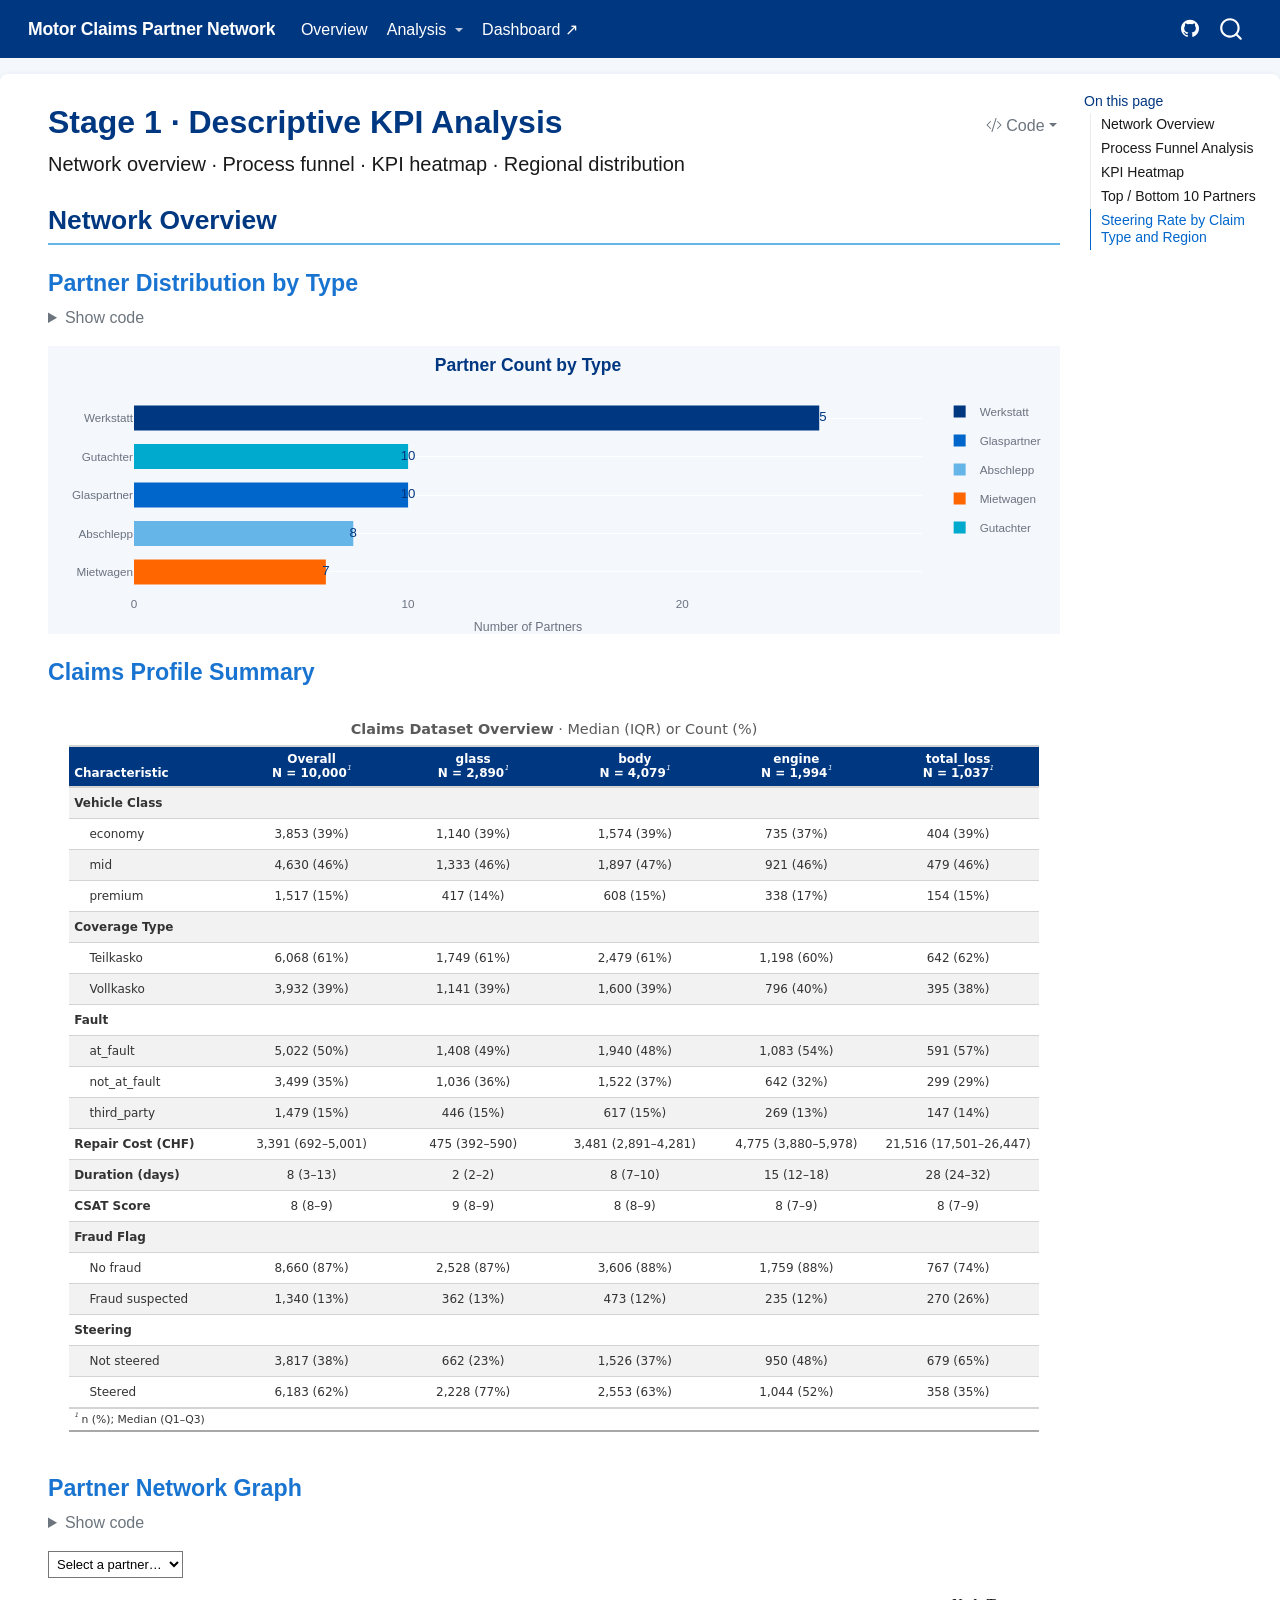
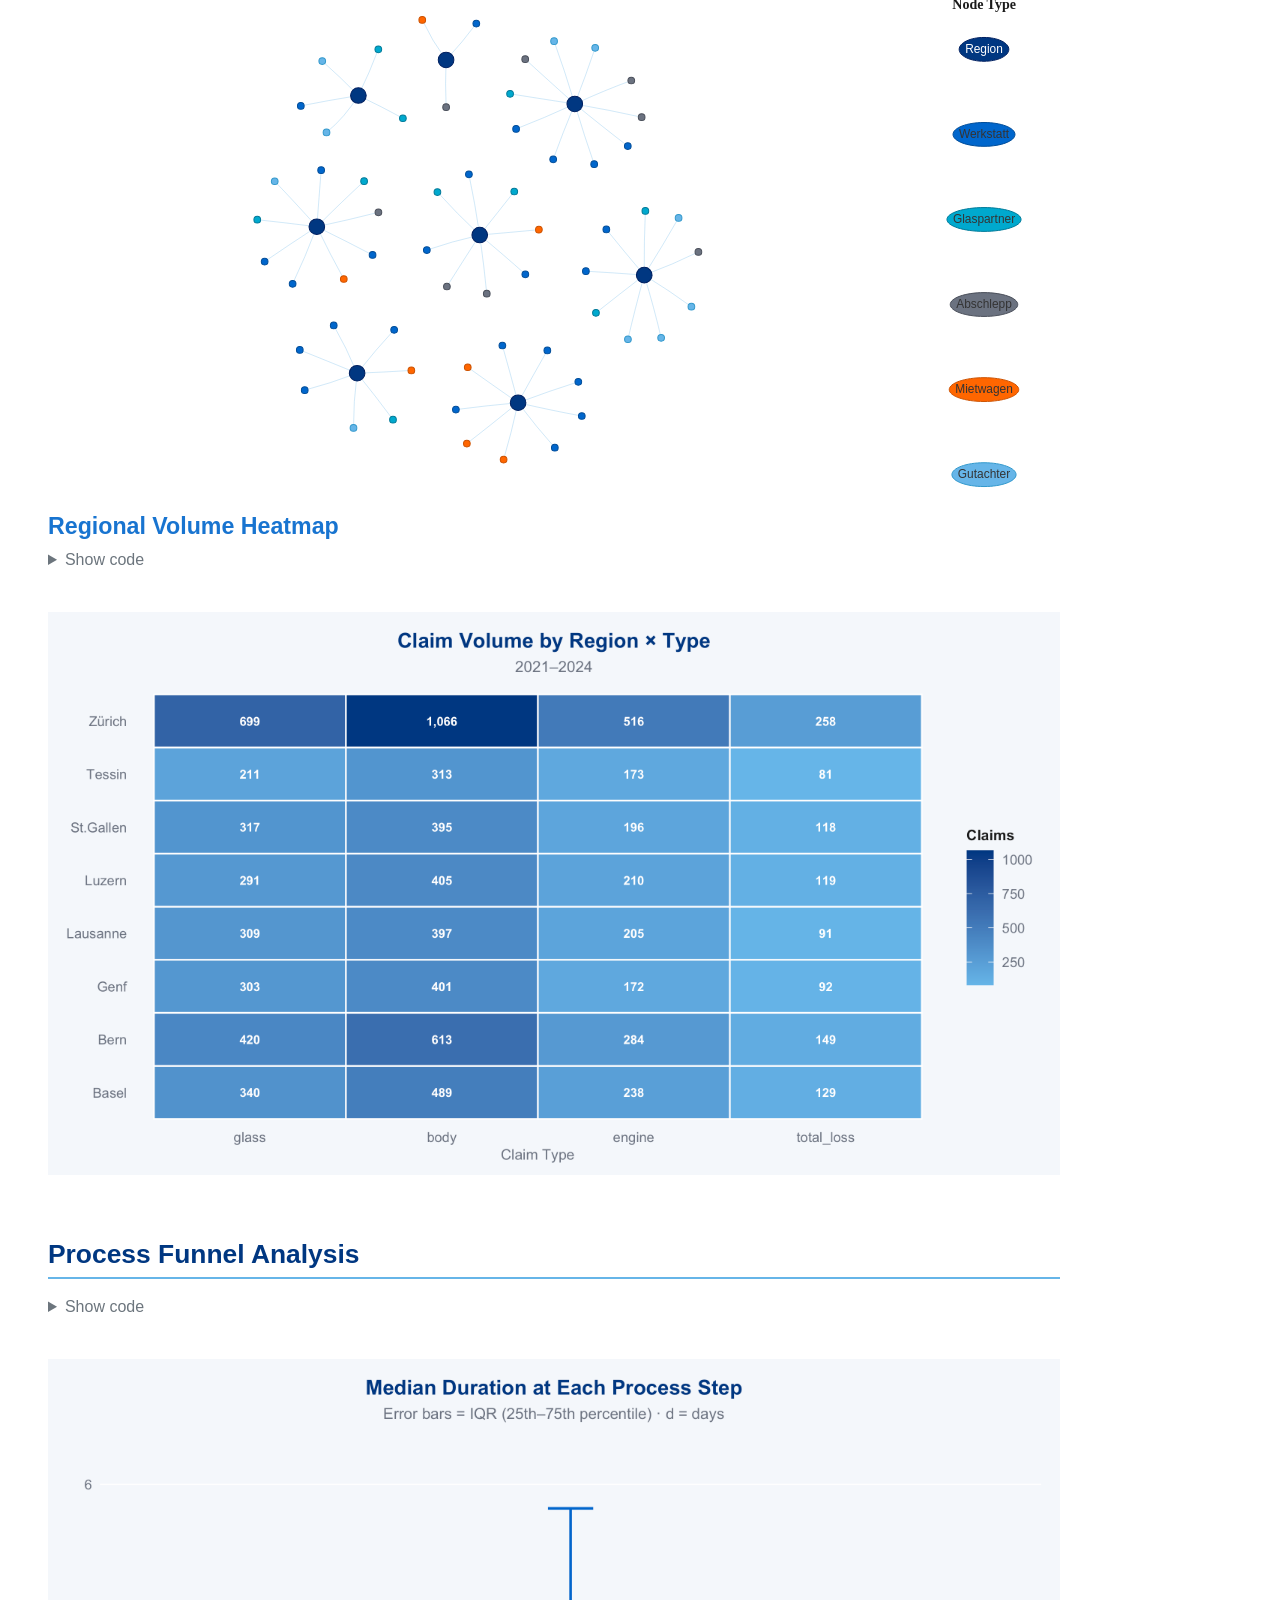
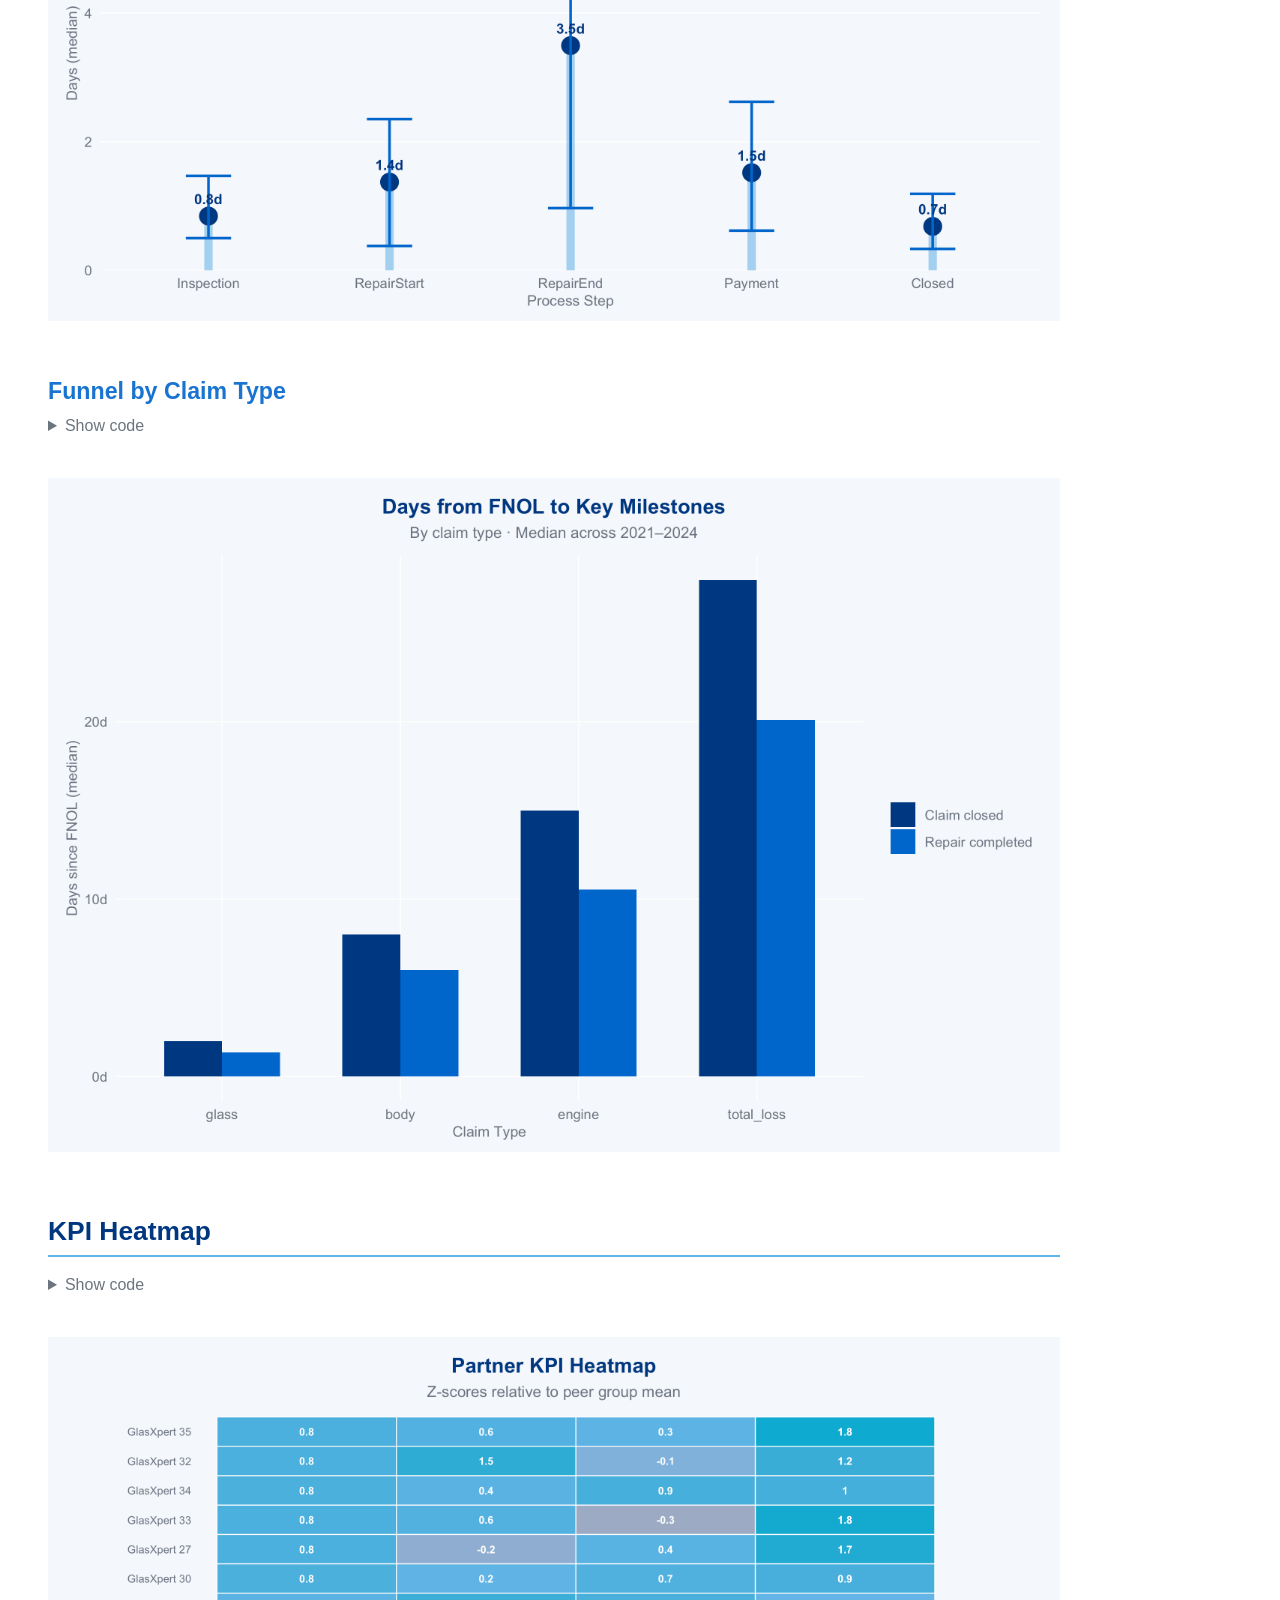
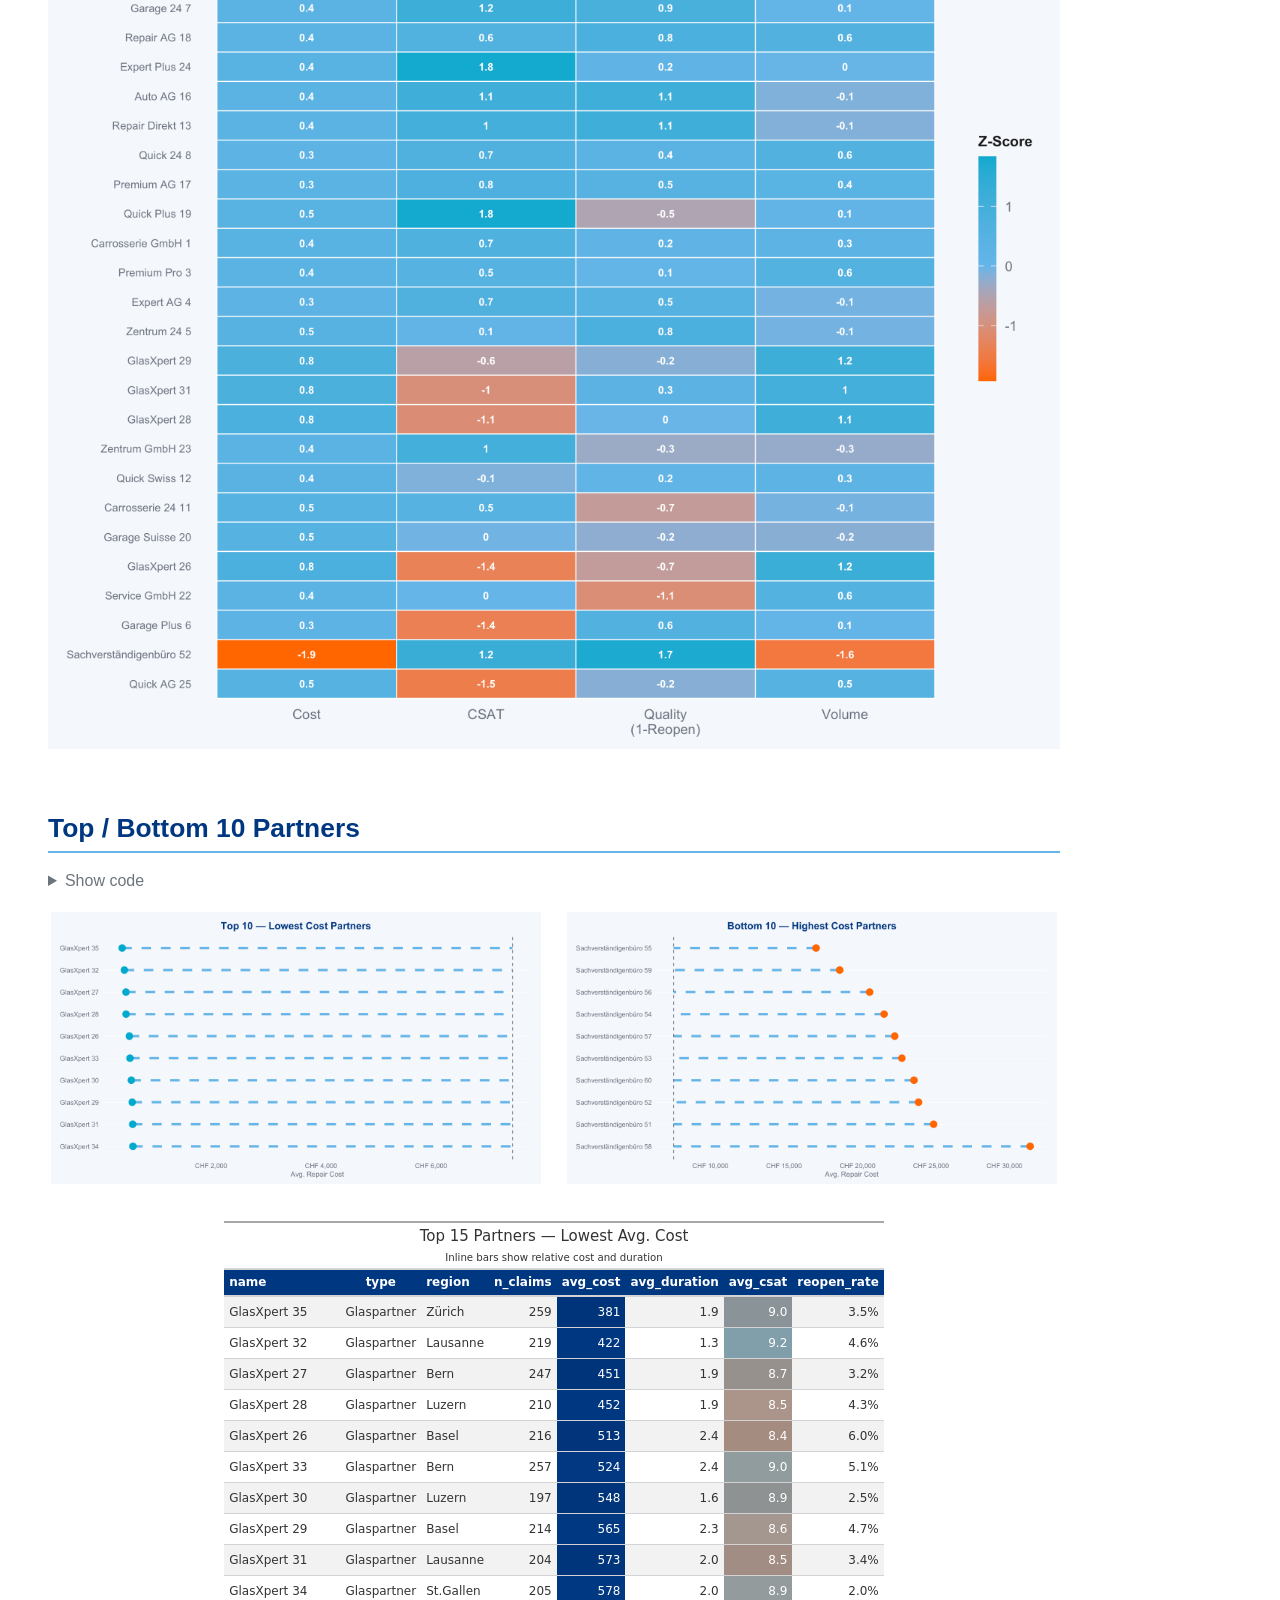
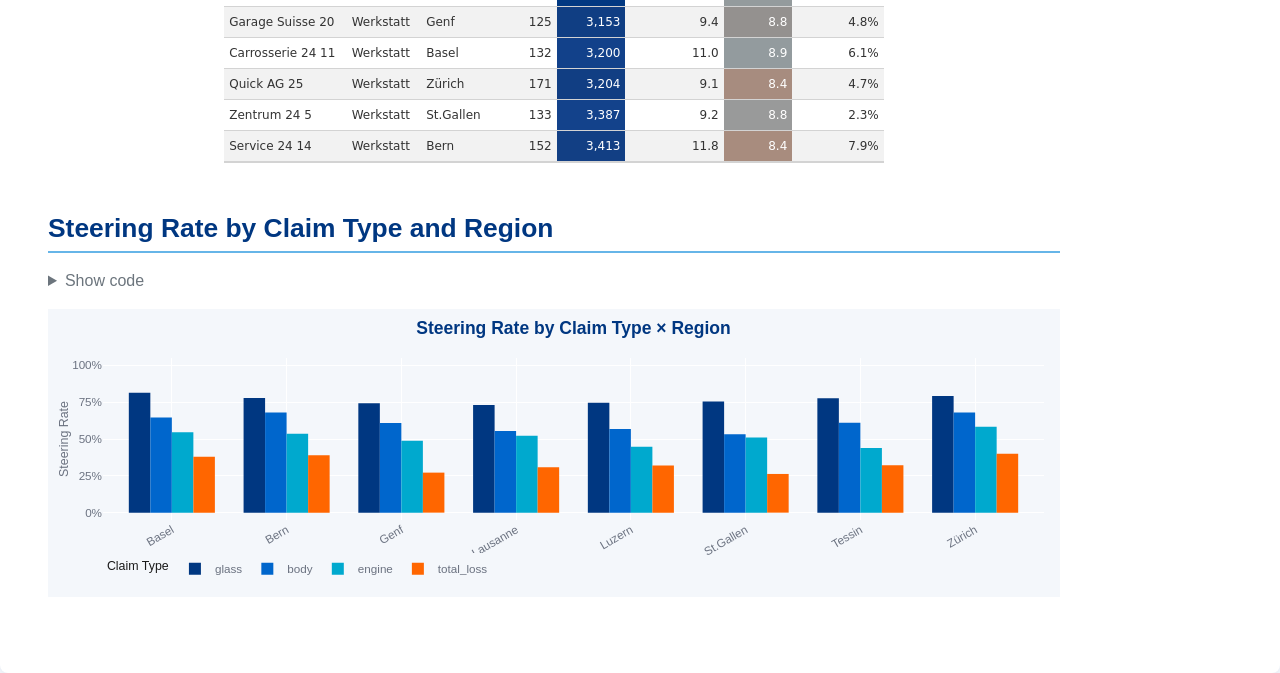
==== commit e1e740e2: "Built site for gh-pages" ====
--- a/analysis/01_descriptive.html
+++ b/analysis/01_descriptive.html
@@ -65,7 +65,6 @@
 <script src="../site_libs/quarto-search/fuse.min.js"></script>
 <script src="../site_libs/quarto-search/quarto-search.js"></script>
 <meta name="quarto:offset" content="../">
-<link href="../assets/favicon.ico" rel="icon">
 <script src="../site_libs/quarto-html/quarto.js" type="module"></script>
 <script src="../site_libs/quarto-html/tabsets/tabsets.js" type="module"></script>
 <script src="../site_libs/quarto-html/axe/axe-check.js" type="module"></script>
@@ -120,7 +119,6 @@
 <script src="../site_libs/pagedtable-1.1/js/pagedtable.js"></script>
 
 
-<link rel="stylesheet" href="../assets/allianz.scss">
 </head>
 
 <body class="nav-fixed quarto-light">
